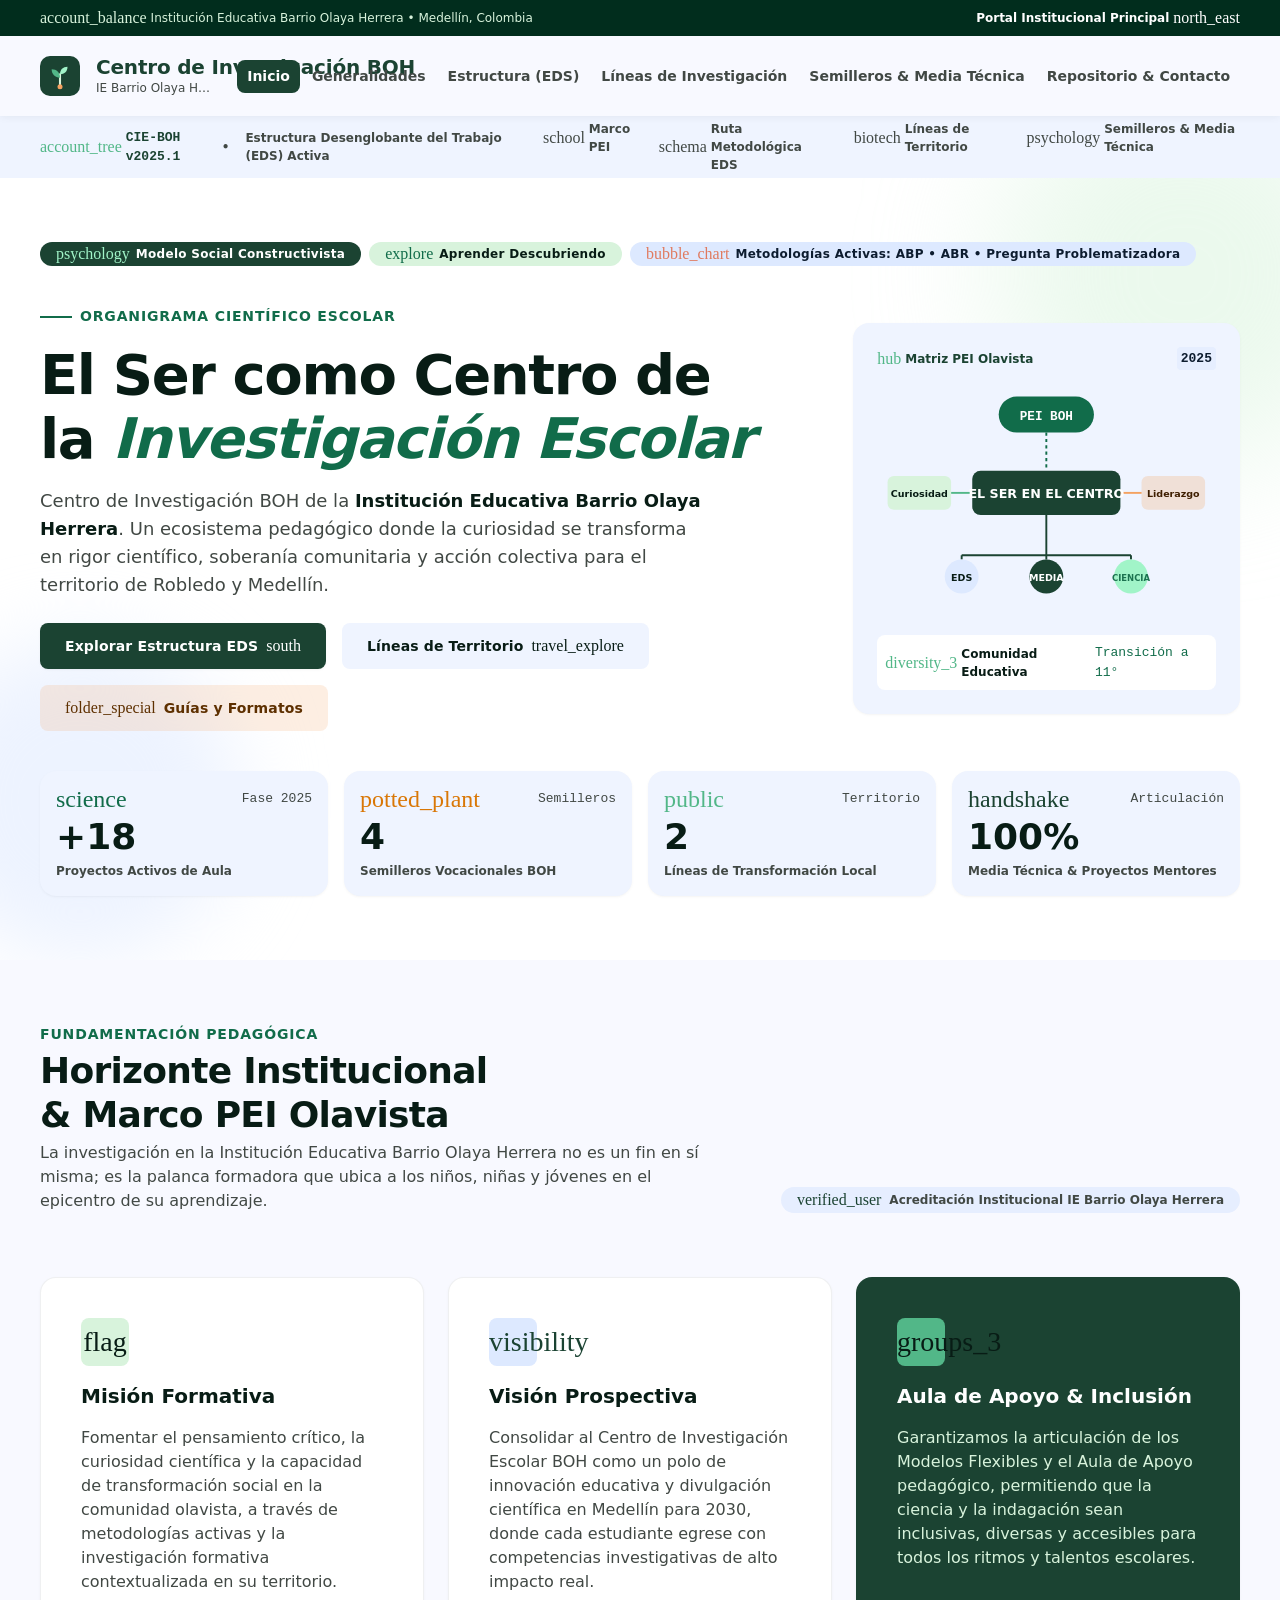
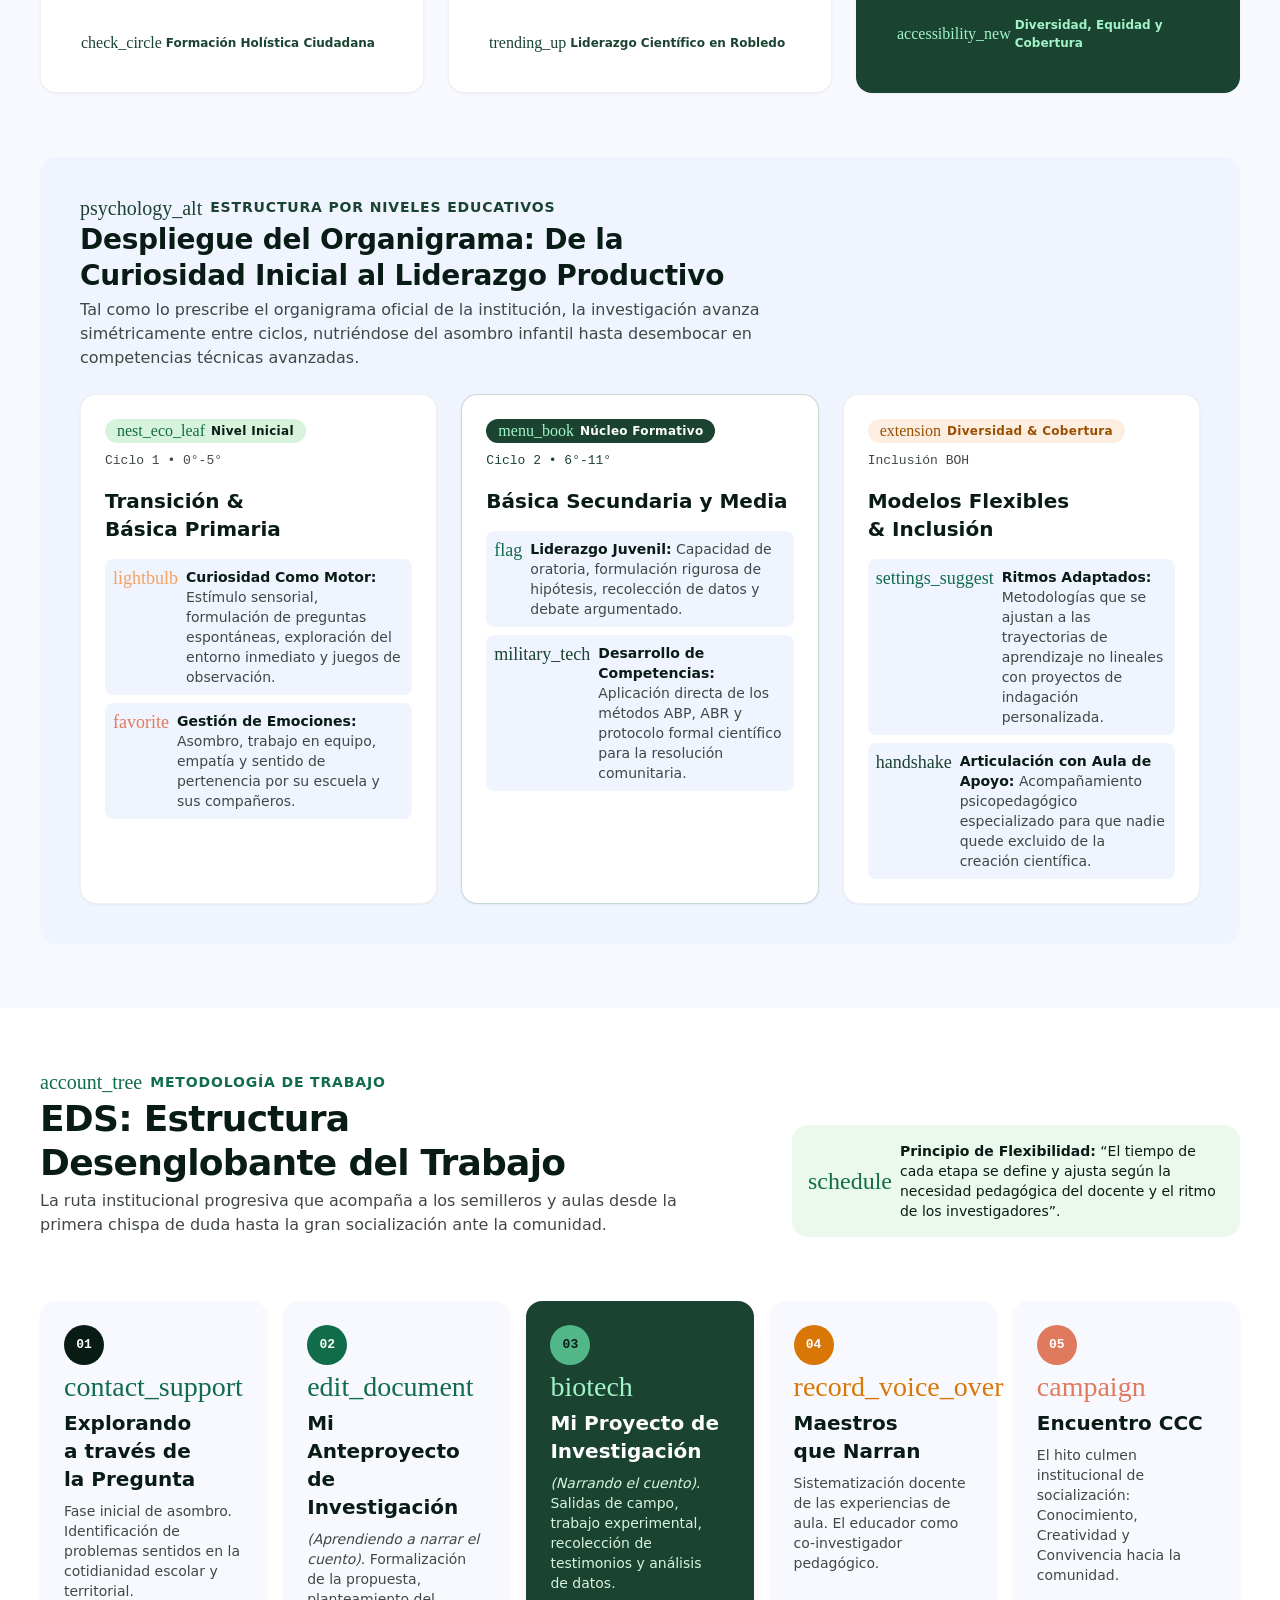
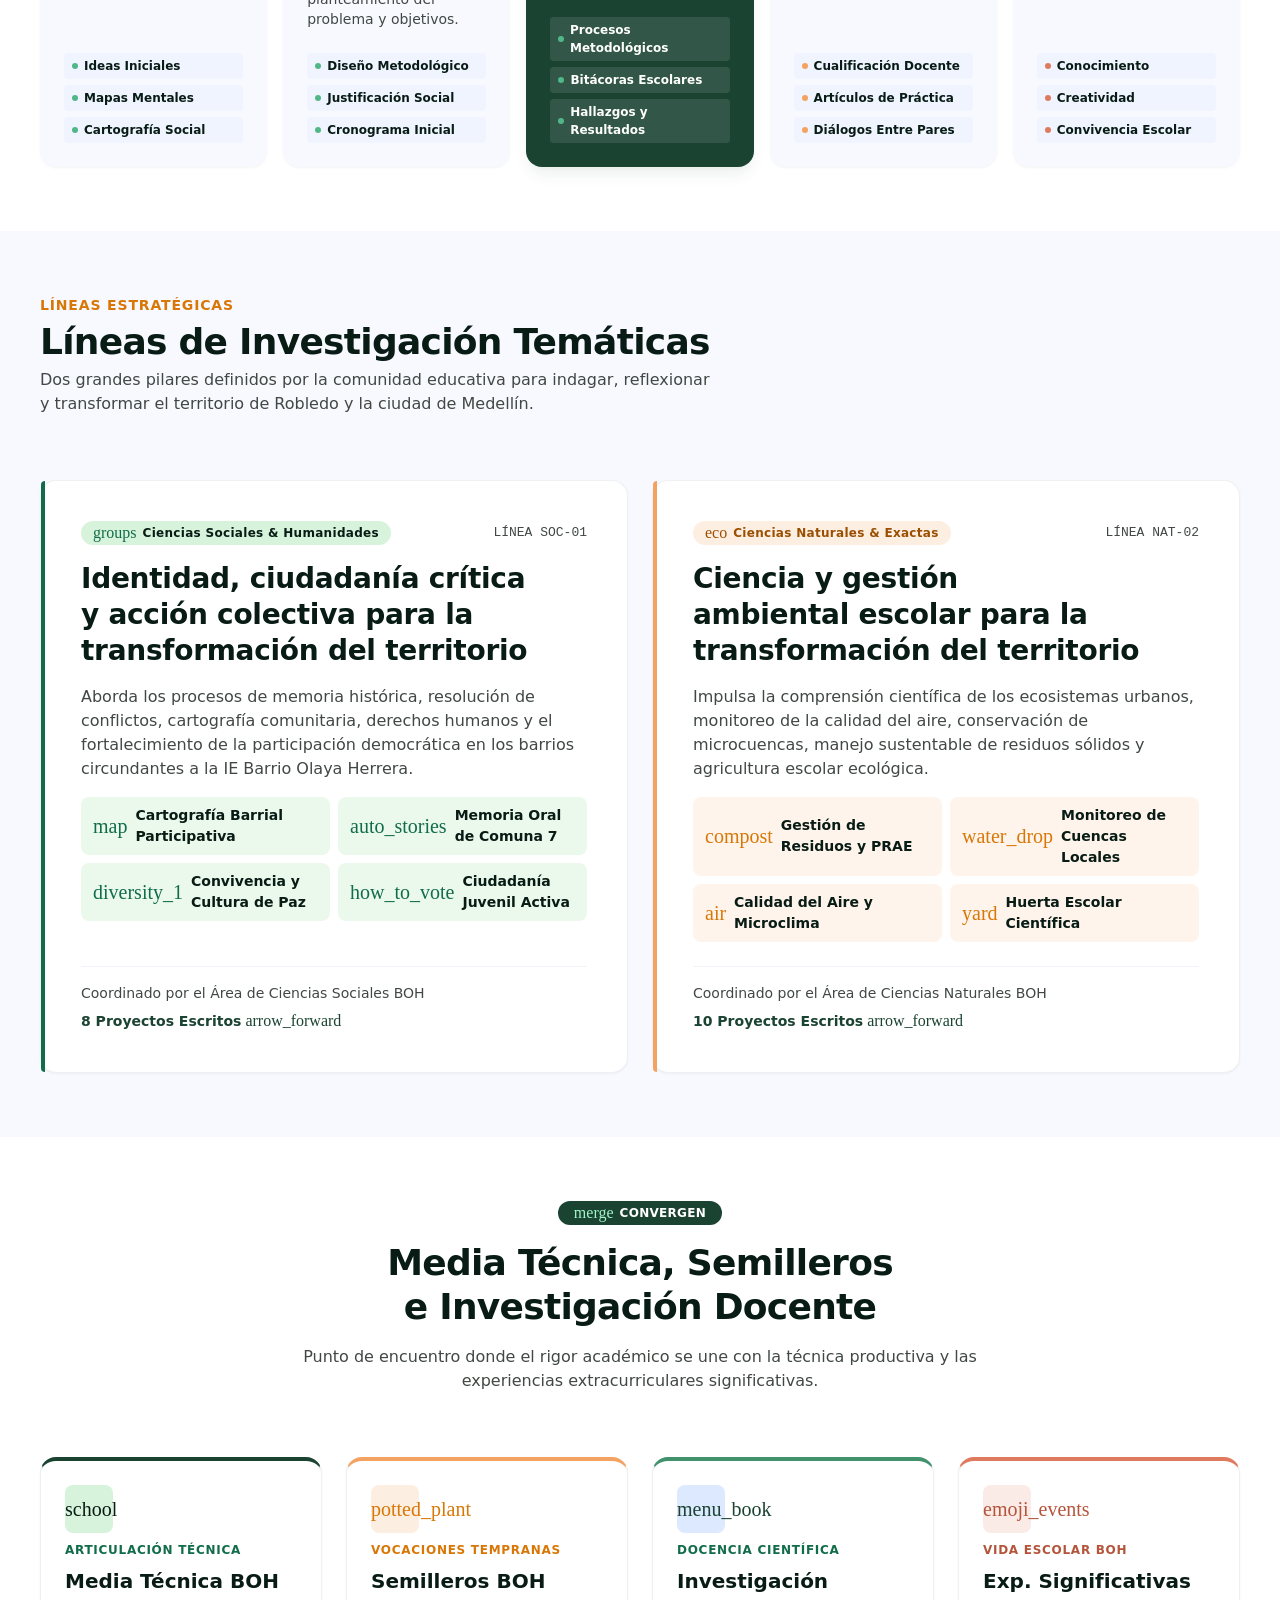
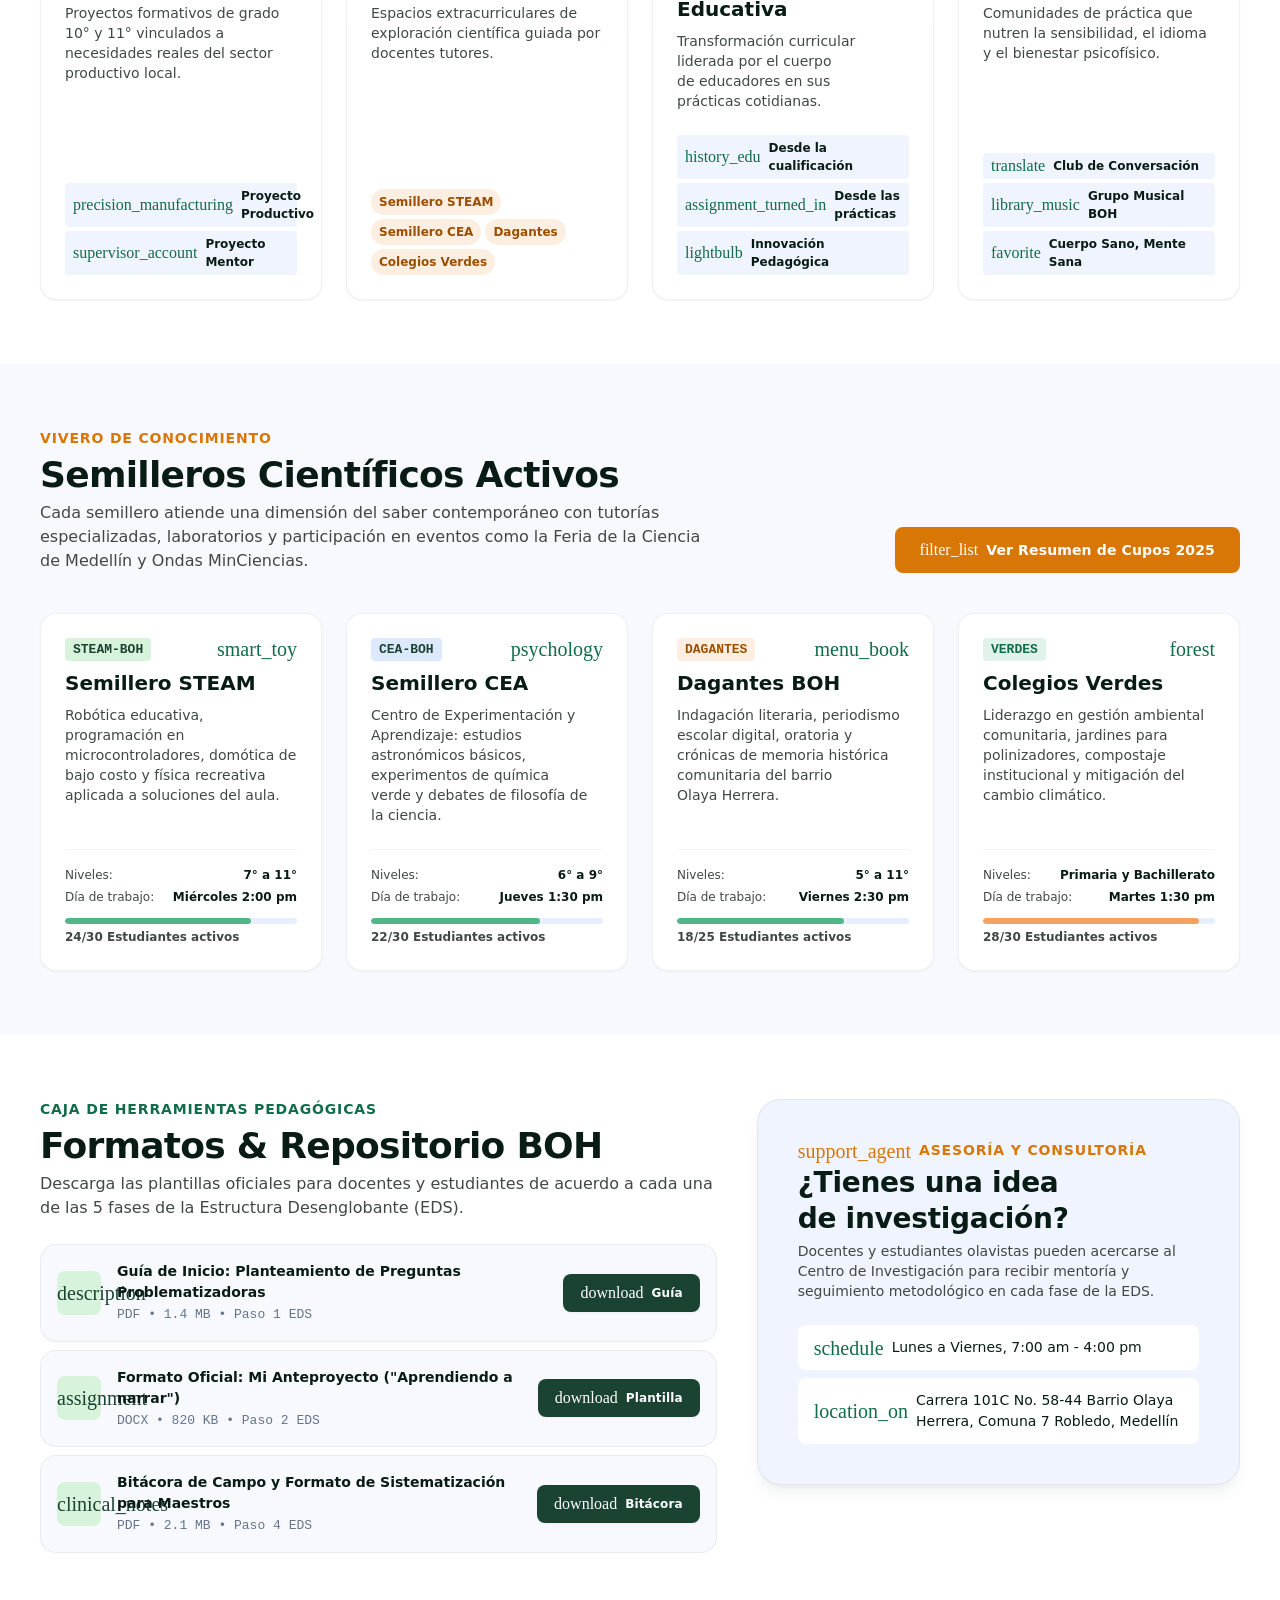
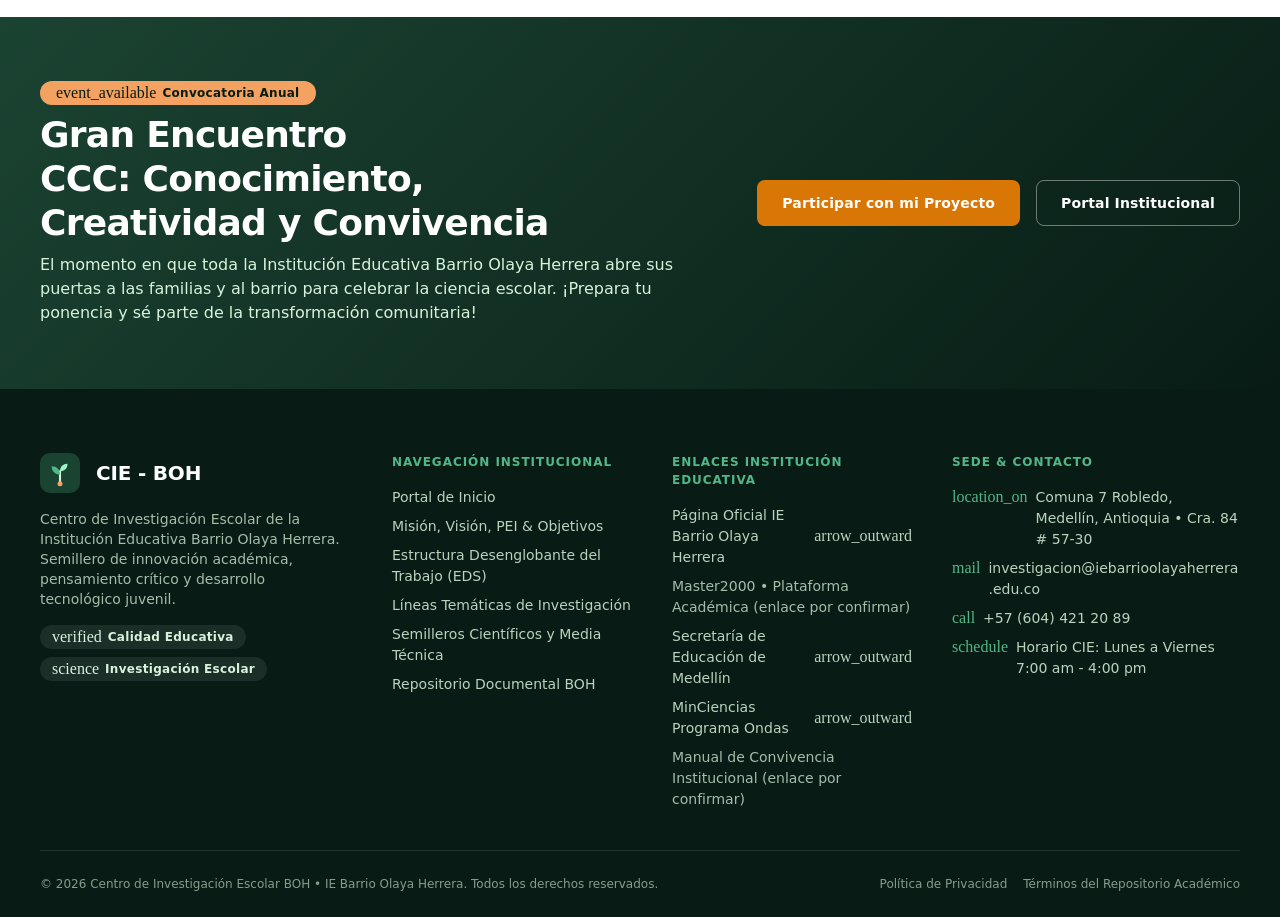
==== index.html @ a7a52191 "Add files via upload" ====
<!DOCTYPE html>
<html lang="es">
<head>
  <meta charset="utf-8">
  <meta name="viewport" content="width=device-width, initial-scale=1">
  <!--
    Seguridad: GitHub Pages no permite cabeceras HTTP propias, por eso la CSP va en <meta>.
    Todo bloqueado por defecto; solo se permite lo propio del sitio y Google Fonts.
    Trusted Types impide asignar HTML como texto en sumideros peligrosos (innerHTML, etc.).
  -->
  <meta http-equiv="Content-Security-Policy" content="default-src 'none'; script-src 'self'; style-src 'self' https://fonts.googleapis.com; font-src https://fonts.gstatic.com; img-src 'self'; manifest-src 'self'; connect-src 'none'; form-action 'none'; base-uri 'none'; object-src 'none'; require-trusted-types-for 'script'; trusted-types 'none'">
  <meta name="referrer" content="strict-origin-when-cross-origin">
  <title>Centro de Investigación Escolar BOH</title>
  <meta name="description" content="Centro de Investigación Escolar de la Institución Educativa Barrio Olaya Herrera (Medellín): estructura EDS, líneas de investigación, semilleros, media técnica y repositorio de formatos.">
  <meta name="theme-color" content="#1b4332">
  <link rel="icon" href="assets/img/favicon.svg" type="image/svg+xml">

  <link rel="preconnect" href="https://fonts.googleapis.com">
  <link rel="preconnect" href="https://fonts.gstatic.com" crossorigin>
  <!-- Solo los pesos tipográficos que usa el diseño -->
  <link rel="stylesheet" href="https://fonts.googleapis.com/css2?family=Hanken+Grotesk:ital,wght@0,600..800;1,800&family=JetBrains+Mono:wght@500..700&family=Public+Sans:wght@400..700&display=swap">
  <!-- Íconos: subconjunto con únicamente los 75 glifos usados (icon_names en orden alfabético) -->
  <link rel="stylesheet" href="https://fonts.googleapis.com/css2?family=Material+Symbols+Outlined:opsz,wght,FILL,GRAD@24,400,0,0&icon_names=accessibility_new,account_balance,account_tree,air,arrow_forward,arrow_outward,assignment,assignment_turned_in,auto_stories,biotech,bubble_chart,call,campaign,check_circle,clinical_notes,close,compost,contact_support,description,diversity_1,diversity_3,download,eco,edit_document,emoji_events,error,event_available,explore,extension,favorite,filter_list,flag,folder_special,forest,groups,groups_3,handshake,history_edu,how_to_vote,hub,info,library_music,lightbulb,location_on,mail,map,menu,menu_book,merge,military_tech,nest_eco_leaf,north_east,potted_plant,precision_manufacturing,psychology,psychology_alt,public,record_voice_over,schedule,schema,school,science,settings_suggest,smart_toy,south,supervisor_account,support_agent,translate,travel_explore,trending_up,verified,verified_user,visibility,water_drop,yard&display=block">

  <link rel="stylesheet" href="css/tokens.css">
  <link rel="stylesheet" href="css/base.css">
  <link rel="stylesheet" href="css/layout.css">
  <link rel="stylesheet" href="css/components.css">
  <link rel="stylesheet" href="css/sections.css">

  <!-- Precarga de módulos: evita la cascada de peticiones import → import -->
  <link rel="modulepreload" href="js/config/app.config.js">
  <link rel="modulepreload" href="js/data/documentos.data.js">
  <link rel="modulepreload" href="js/data/semilleros.data.js">
  <link rel="modulepreload" href="js/core/dom.js">
  <link rel="modulepreload" href="js/core/safe-url.js">
  <link rel="modulepreload" href="js/services/notifier.js">
  <link rel="modulepreload" href="js/components/navigation.js">
  <link rel="modulepreload" href="js/components/scroll-spy.js">
  <link rel="modulepreload" href="js/components/modal.js">
  <link rel="modulepreload" href="js/components/semilleros.js">
  <link rel="modulepreload" href="js/components/documents.js">
  <link rel="modulepreload" href="js/components/external-links.js">
  <script type="module" src="js/main.js"></script>
</head>
<body>
  <a class="skip-link" href="#contenido">Saltar al contenido principal</a>

  <!-- ===================== ENCABEZADO ===================== -->
  <header class="site-header" data-component="header">
    <div class="topbar">
      <div class="container topbar__inner">
        <span class="topbar__org">
          <span class="icon icon--sm" aria-hidden="true">account_balance</span>
          Institución Educativa Barrio Olaya Herrera • Medellín, Colombia
        </span>
        <a class="topbar__link" href="https://iebarrioolayaherrera.edu.co" target="_blank" rel="noopener noreferrer">
          Portal Institucional Principal
          <span class="icon icon--sm" aria-hidden="true">north_east</span>
          <span class="visually-hidden">(se abre en una pestaña nueva)</span>
        </a>
      </div>
    </div>

    <div class="container navbar">
      <a class="brand" href="#inicio" aria-label="Centro de Investigación BOH, ir al inicio">
        <img class="brand__logo" src="assets/img/logo.svg" alt="" width="40" height="40">
        <span class="brand__text">
          <span class="brand__name">Centro de Investigación BOH</span>
          <span class="brand__tagline">IE Barrio Olaya Herrera • Excelencia y Ciencia</span>
        </span>
      </a>

      <button class="nav-toggle" type="button" aria-expanded="false" aria-controls="menu-principal" data-nav-toggle>
        <span class="icon" aria-hidden="true" data-nav-toggle-icon>menu</span>
        <span class="visually-hidden" data-nav-toggle-label>Abrir menú</span>
      </button>

      <nav class="main-nav" id="menu-principal" aria-label="Navegación principal" data-nav>
        <ul class="main-nav__list">
          <li><a class="main-nav__link" href="#inicio" data-spy-link>Inicio</a></li>
          <li><a class="main-nav__link" href="#pei-fundamentos" data-spy-link>Generalidades</a></li>
          <li><a class="main-nav__link" href="#eds-flujo" data-spy-link>Estructura (EDS)</a></li>
          <li><a class="main-nav__link" href="#lineas-investigacion" data-spy-link>Líneas de Investigación</a></li>
          <li><a class="main-nav__link" href="#semilleros-media" data-spy-link>Semilleros &amp; Media Técnica</a></li>
          <li><a class="main-nav__link" href="#repositorio" data-spy-link>Repositorio &amp; Contacto</a></li>
        </ul>
      </nav>
    </div>
  </header>

  <main id="contenido" tabindex="-1">
    <!-- Barra de anclas rápida (escritorio) -->
    <div class="anchor-hub" aria-label="Accesos rápidos">
      <div class="container anchor-hub__inner">
        <p class="anchor-hub__status">
          <span class="mono anchor-hub__version">
            <span class="icon icon--sm" aria-hidden="true">account_tree</span> CIE-BOH v2025.1
          </span>
          <span aria-hidden="true">•</span>
          Estructura Desenglobante del Trabajo (EDS) Activa
        </p>
        <ul class="anchor-hub__links">
          <li><a href="#pei-fundamentos"><span class="icon icon--sm" aria-hidden="true">school</span>Marco PEI</a></li>
          <li><a href="#eds-flujo"><span class="icon icon--sm" aria-hidden="true">schema</span>Ruta Metodológica EDS</a></li>
          <li><a href="#lineas-investigacion"><span class="icon icon--sm" aria-hidden="true">biotech</span>Líneas de Territorio</a></li>
          <li><a href="#semilleros-media"><span class="icon icon--sm" aria-hidden="true">psychology</span>Semilleros &amp; Media Técnica</a></li>
        </ul>
      </div>
    </div>

    <!-- ===================== HERO ===================== -->
    <section class="hero section" id="inicio" aria-labelledby="hero-title" data-spy-section>
      <div class="hero__glow hero__glow--right" aria-hidden="true"></div>
      <div class="hero__glow hero__glow--left" aria-hidden="true"></div>

      <div class="container stack-xl">
        <ul class="badge-row" aria-label="Enfoque pedagógico">
          <li class="badge badge--solid"><span class="icon icon--sm" aria-hidden="true">psychology</span>Modelo Social Constructivista</li>
          <li class="badge badge--mint"><span class="icon icon--sm" aria-hidden="true">explore</span>Aprender Descubriendo</li>
          <li class="badge badge--neutral"><span class="icon icon--sm badge__icon--terracotta" aria-hidden="true">bubble_chart</span>Metodologías Activas: ABP • ABR • Pregunta Problematizadora</li>
        </ul>

        <div class="hero__grid">
          <div class="hero__copy">
            <p class="eyebrow eyebrow--rule">Organigrama Científico Escolar</p>
            <h1 class="display" id="hero-title">El Ser como Centro de la <em class="accent">Investigación Escolar</em></h1>
            <p class="lead">
              Centro de Investigación BOH de la <strong>Institución Educativa Barrio Olaya Herrera</strong>. Un ecosistema pedagógico donde la curiosidad se transforma en rigor científico, soberanía comunitaria y acción colectiva para el territorio de Robledo y Medellín.
            </p>
            <div class="button-row">
              <a class="btn btn--primary" href="#eds-flujo">Explorar Estructura EDS <span class="icon icon--sm btn__nudge" aria-hidden="true">south</span></a>
              <a class="btn btn--soft" href="#lineas-investigacion">Líneas de Territorio <span class="icon icon--sm" aria-hidden="true">travel_explore</span></a>
              <a class="btn btn--amber-soft" href="#repositorio"><span class="icon icon--sm" aria-hidden="true">folder_special</span> Guías y Formatos</a>
            </div>
          </div>

          <figure class="emblem">
            <figcaption class="emblem__head">
              <span class="emblem__title"><span class="icon icon--sm text-mint" aria-hidden="true">hub</span>Matriz PEI Olavista</span>
              <span class="tag-mono">2025</span>
            </figcaption>
            <svg class="emblem__diagram" viewBox="0 0 320 220" role="img" aria-labelledby="emblem-desc">
              <title id="emblem-desc">Diagrama del PEI: el Ser en el centro, conectado con la curiosidad, el liderazgo y las ramas EDS, Media Técnica y Ciencia.</title>
              <path class="dg-line dg-line--dashed" d="M160 44 L160 80" />
              <path class="dg-line dg-line--mint" d="M70 101 L90 101" />
              <path class="dg-line dg-line--amber" d="M230 101 L250 101" />
              <path class="dg-line" d="M160 122 L160 160 M80 160 L240 160 M80 160 L80 164 M160 160 L160 164 M240 160 L240 164" />
              <rect class="dg-fill-primary" x="90" y="80" width="140" height="42" rx="8" />
              <text class="dg-text dg-text--white dg-text--bold" x="160" y="106" text-anchor="middle">EL SER EN EL CENTRO</text>
              <rect class="dg-fill-secondary" x="115" y="10" width="90" height="34" rx="17" />
              <text class="dg-text dg-text--white dg-text--mono" x="160" y="32" text-anchor="middle">PEI BOH</text>
              <rect class="dg-fill-mint" x="10" y="85" width="60" height="32" rx="6" />
              <text class="dg-text dg-text--sm" x="40" y="105" text-anchor="middle">Curiosidad</text>
              <rect class="dg-fill-amber" x="250" y="85" width="60" height="32" rx="6" />
              <text class="dg-text dg-text--sm dg-text--brown" x="280" y="105" text-anchor="middle">Liderazgo</text>
              <circle class="dg-fill-high" cx="80" cy="180" r="16" />
              <text class="dg-text dg-text--sm" x="80" y="184" text-anchor="middle">EDS</text>
              <circle class="dg-fill-primary" cx="160" cy="180" r="16" />
              <text class="dg-text dg-text--sm dg-text--white" x="160" y="184" text-anchor="middle">MEDIA</text>
              <circle class="dg-fill-secondary-soft" cx="240" cy="180" r="16" />
              <text class="dg-text dg-text--xs dg-text--green" x="240" y="184" text-anchor="middle">CIENCIA</text>
            </svg>
            <div class="emblem__foot">
              <span><span class="icon icon--sm text-mint" aria-hidden="true">diversity_3</span>Comunidad Educativa</span>
              <span class="mono text-secondary">Transición a 11°</span>
            </div>
          </figure>
        </div>

        <ul class="metrics" aria-label="Indicadores de impacto">
          <li class="metric">
            <div class="metric__head text-secondary"><span class="icon icon--md" aria-hidden="true">science</span><span class="mono">Fase 2025</span></div>
            <span class="metric__value">+18</span>
            <span class="metric__label">Proyectos Activos de Aula</span>
          </li>
          <li class="metric">
            <div class="metric__head text-amber"><span class="icon icon--md" aria-hidden="true">potted_plant</span><span class="mono">Semilleros</span></div>
            <span class="metric__value" data-metric="semilleros">4</span>
            <span class="metric__label">Semilleros Vocacionales BOH</span>
          </li>
          <li class="metric">
            <div class="metric__head text-mint"><span class="icon icon--md" aria-hidden="true">public</span><span class="mono">Territorio</span></div>
            <span class="metric__value">2</span>
            <span class="metric__label">Líneas de Transformación Local</span>
          </li>
          <li class="metric">
            <div class="metric__head text-primary"><span class="icon icon--md" aria-hidden="true">handshake</span><span class="mono">Articulación</span></div>
            <span class="metric__value">100%</span>
            <span class="metric__label">Media Técnica &amp; Proyectos Mentores</span>
          </li>
        </ul>
      </div>
    </section>

    <!-- ===================== GENERALIDADES / PEI ===================== -->
    <section class="section section--surface" id="pei-fundamentos" aria-labelledby="pei-title" data-spy-section>
      <div class="container stack-2xl">
        <header class="section-head">
          <div class="section-head__copy">
            <p class="eyebrow">Fundamentación Pedagógica</p>
            <h2 class="headline-lg" id="pei-title">Horizonte Institucional &amp; Marco PEI Olavista</h2>
            <p class="text-muted">La investigación en la Institución Educativa Barrio Olaya Herrera no es un fin en sí misma; es la palanca formadora que ubica a los niños, niñas y jóvenes en el epicentro de su aprendizaje.</p>
          </div>
          <p class="pill-note"><span class="icon icon--sm text-primary" aria-hidden="true">verified_user</span>Acreditación Institucional IE Barrio Olaya Herrera</p>
        </header>

        <div class="grid grid--3">
          <article class="card card--padded card--split">
            <div class="stack-md">
              <span class="icon-tile icon-tile--mint"><span class="icon icon--lg" aria-hidden="true">flag</span></span>
              <h3 class="headline-sm">Misión Formativa</h3>
              <p class="text-muted">Fomentar el pensamiento crítico, la curiosidad científica y la capacidad de transformación social en la comunidad olavista, a través de metodologías activas y la investigación formativa contextualizada en su territorio.</p>
            </div>
            <p class="card__foot"><span class="icon icon--sm" aria-hidden="true">check_circle</span>Formación Holística Ciudadana</p>
          </article>

          <article class="card card--padded card--split">
            <div class="stack-md">
              <span class="icon-tile icon-tile--high"><span class="icon icon--lg" aria-hidden="true">visibility</span></span>
              <h3 class="headline-sm">Visión Prospectiva</h3>
              <p class="text-muted">Consolidar al Centro de Investigación Escolar BOH como un polo de innovación educativa y divulgación científica en Medellín para 2030, donde cada estudiante egrese con competencias investigativas de alto impacto real.</p>
            </div>
            <p class="card__foot"><span class="icon icon--sm" aria-hidden="true">trending_up</span>Liderazgo Científico en Robledo</p>
          </article>

          <article class="card card--padded card--split card--inverse">
            <div class="stack-md">
              <span class="icon-tile icon-tile--mint-bright"><span class="icon icon--lg" aria-hidden="true">groups_3</span></span>
              <h3 class="headline-sm">Aula de Apoyo &amp; Inclusión</h3>
              <p>Garantizamos la articulación de los Modelos Flexibles y el Aula de Apoyo pedagógico, permitiendo que la ciencia y la indagación sean inclusivas, diversas y accesibles para todos los ritmos y talentos escolares.</p>
            </div>
            <p class="card__foot"><span class="icon icon--sm" aria-hidden="true">accessibility_new</span>Diversidad, Equidad y Cobertura</p>
          </article>
        </div>

        <div class="panel stack-lg">
          <div class="stack-xs">
            <p class="eyebrow eyebrow--primary"><span class="icon" aria-hidden="true">psychology_alt</span>Estructura por Niveles Educativos</p>
            <h3 class="headline-md">Despliegue del Organigrama: De la Curiosidad Inicial al Liderazgo Productivo</h3>
            <p class="text-muted measure">Tal como lo prescribe el organigrama oficial de la institución, la investigación avanza simétricamente entre ciclos, nutriéndose del asombro infantil hasta desembocar en competencias técnicas avanzadas.</p>
          </div>

          <div class="grid grid--3">
            <article class="card card--padded-lg stack-md">
              <div class="card__meta">
                <span class="badge badge--mint badge--sm"><span class="icon icon--sm" aria-hidden="true">nest_eco_leaf</span>Nivel Inicial</span>
                <span class="mono text-muted">Ciclo 1 • 0°-5°</span>
              </div>
              <h4 class="headline-sm">Transición &amp; Básica Primaria</h4>
              <ul class="feature-list">
                <li><span class="icon text-warm-amber" aria-hidden="true">lightbulb</span><p><strong>Curiosidad Como Motor:</strong> Estímulo sensorial, formulación de preguntas espontáneas, exploración del entorno inmediato y juegos de observación.</p></li>
                <li><span class="icon text-terracotta" aria-hidden="true">favorite</span><p><strong>Gestión de Emociones:</strong> Asombro, trabajo en equipo, empatía y sentido de pertenencia por su escuela y sus compañeros.</p></li>
              </ul>
            </article>

            <article class="card card--padded-lg card--ring stack-md">
              <div class="card__meta">
                <span class="badge badge--solid badge--sm"><span class="icon icon--sm" aria-hidden="true">menu_book</span>Núcleo Formativo</span>
                <span class="mono text-primary">Ciclo 2 • 6°-11°</span>
              </div>
              <h4 class="headline-sm">Básica Secundaria y Media</h4>
              <ul class="feature-list">
                <li><span class="icon text-secondary" aria-hidden="true">flag</span><p><strong>Liderazgo Juvenil:</strong> Capacidad de oratoria, formulación rigurosa de hipótesis, recolección de datos y debate argumentado.</p></li>
                <li><span class="icon text-primary" aria-hidden="true">military_tech</span><p><strong>Desarrollo de Competencias:</strong> Aplicación directa de los métodos ABP, ABR y protocolo formal científico para la resolución comunitaria.</p></li>
              </ul>
            </article>

            <article class="card card--padded-lg stack-md">
              <div class="card__meta">
                <span class="badge badge--amber badge--sm"><span class="icon icon--sm" aria-hidden="true">extension</span>Diversidad &amp; Cobertura</span>
                <span class="mono text-muted">Inclusión BOH</span>
              </div>
              <h4 class="headline-sm">Modelos Flexibles &amp; Inclusión</h4>
              <ul class="feature-list">
                <li><span class="icon text-secondary" aria-hidden="true">settings_suggest</span><p><strong>Ritmos Adaptados:</strong> Metodologías que se ajustan a las trayectorias de aprendizaje no lineales con proyectos de indagación personalizada.</p></li>
                <li><span class="icon text-primary" aria-hidden="true">handshake</span><p><strong>Articulación con Aula de Apoyo:</strong> Acompañamiento psicopedagógico especializado para que nadie quede excluido de la creación científica.</p></li>
              </ul>
            </article>
          </div>
        </div>
      </div>
    </section>

    <!-- ===================== EDS ===================== -->
    <section class="section section--white" id="eds-flujo" aria-labelledby="eds-title" data-spy-section>
      <div class="container stack-2xl">
        <header class="section-head">
          <div class="section-head__copy">
            <p class="eyebrow"><span class="icon" aria-hidden="true">account_tree</span>Metodología de Trabajo</p>
            <h2 class="headline-lg" id="eds-title">EDS: Estructura Desenglobante del Trabajo</h2>
            <p class="text-muted">La ruta institucional progresiva que acompaña a los semilleros y aulas desde la primera chispa de duda hasta la gran socialización ante la comunidad.</p>
          </div>
          <aside class="callout">
            <span class="icon icon--md text-secondary" aria-hidden="true">schedule</span>
            <p><strong>Principio de Flexibilidad:</strong> “El tiempo de cada etapa se define y ajusta según la necesidad pedagógica del docente y el ritmo de los investigadores”.</p>
          </aside>
        </header>

        <ol class="steps" aria-label="Fases de la EDS">
          <li class="step">
            <div class="stack-sm">
              <span class="step__num step__num--deep mono">01</span>
              <span class="icon icon--lg text-secondary" aria-hidden="true">contact_support</span>
              <h3 class="headline-sm step__title">Explorando a través de la Pregunta</h3>
              <p class="text-muted text-sm">Fase inicial de asombro. Identificación de problemas sentidos en la cotidianidad escolar y territorial.</p>
            </div>
            <ul class="dot-list">
              <li>Ideas Iniciales</li><li>Mapas Mentales</li><li>Cartografía Social</li>
            </ul>
          </li>
          <li class="step">
            <div class="stack-sm">
              <span class="step__num step__num--secondary mono">02</span>
              <span class="icon icon--lg text-secondary" aria-hidden="true">edit_document</span>
              <h3 class="headline-sm step__title">Mi Anteproyecto de Investigación</h3>
              <p class="text-muted text-sm"><em>(Aprendiendo a narrar el cuento)</em>. Formalización de la propuesta, planteamiento del problema y objetivos.</p>
            </div>
            <ul class="dot-list">
              <li>Diseño Metodológico</li><li>Justificación Social</li><li>Cronograma Inicial</li>
            </ul>
          </li>
          <li class="step step--featured">
            <div class="stack-sm">
              <span class="step__num step__num--mint mono">03</span>
              <span class="icon icon--lg" aria-hidden="true">biotech</span>
              <h3 class="headline-sm step__title">Mi Proyecto de Investigación</h3>
              <p class="text-sm"><em>(Narrando el cuento)</em>. Salidas de campo, trabajo experimental, recolección de testimonios y análisis de datos.</p>
            </div>
            <ul class="dot-list">
              <li>Procesos Metodológicos</li><li>Bitácoras Escolares</li><li>Hallazgos y Resultados</li>
            </ul>
          </li>
          <li class="step">
            <div class="stack-sm">
              <span class="step__num step__num--amber mono">04</span>
              <span class="icon icon--lg text-amber" aria-hidden="true">record_voice_over</span>
              <h3 class="headline-sm step__title">Maestros que Narran</h3>
              <p class="text-muted text-sm">Sistematización docente de las experiencias de aula. El educador como co-investigador pedagógico.</p>
            </div>
            <ul class="dot-list dot-list--amber">
              <li>Cualificación Docente</li><li>Artículos de Práctica</li><li>Diálogos Entre Pares</li>
            </ul>
          </li>
          <li class="step">
            <div class="stack-sm">
              <span class="step__num step__num--terracotta mono">05</span>
              <span class="icon icon--lg text-terracotta" aria-hidden="true">campaign</span>
              <h3 class="headline-sm step__title">Encuentro CCC</h3>
              <p class="text-muted text-sm">El hito culmen institucional de socialización: Conocimiento, Creatividad y Convivencia hacia la comunidad.</p>
            </div>
            <ul class="dot-list dot-list--terracotta">
              <li>Conocimiento</li><li>Creatividad</li><li>Convivencia Escolar</li>
            </ul>
          </li>
        </ol>
      </div>
    </section>

    <!-- ===================== LÍNEAS DE INVESTIGACIÓN ===================== -->
    <section class="section section--surface" id="lineas-investigacion" aria-labelledby="lineas-title" data-spy-section>
      <div class="container stack-2xl">
        <header class="section-head section-head--narrow">
          <div class="section-head__copy">
            <p class="eyebrow eyebrow--amber">Líneas Estratégicas</p>
            <h2 class="headline-lg" id="lineas-title">Líneas de Investigación Temáticas</h2>
            <p class="text-muted">Dos grandes pilares definidos por la comunidad educativa para indagar, reflexionar y transformar el territorio de Robledo y la ciudad de Medellín.</p>
          </div>
        </header>

        <div class="grid grid--2">
          <article class="card card--padded card--line card--line-social">
            <div class="stack-md">
              <div class="card__meta">
                <span class="badge badge--mint badge--sm"><span class="icon icon--sm" aria-hidden="true">groups</span>Ciencias Sociales &amp; Humanidades</span>
                <span class="mono text-muted">LÍNEA SOC-01</span>
              </div>
              <h3 class="headline-md">Identidad, ciudadanía crítica y acción colectiva para la transformación del territorio</h3>
              <p class="text-muted">Aborda los procesos de memoria histórica, resolución de conflictos, cartografía comunitaria, derechos humanos y el fortalecimiento de la participación democrática en los barrios circundantes a la IE Barrio Olaya Herrera.</p>
              <ul class="focus-grid">
                <li><span class="icon text-secondary" aria-hidden="true">map</span>Cartografía Barrial Participativa</li>
                <li><span class="icon text-secondary" aria-hidden="true">auto_stories</span>Memoria Oral de Comuna 7</li>
                <li><span class="icon text-secondary" aria-hidden="true">diversity_1</span>Convivencia y Cultura de Paz</li>
                <li><span class="icon text-secondary" aria-hidden="true">how_to_vote</span>Ciudadanía Juvenil Activa</li>
              </ul>
            </div>
            <footer class="card__footer">
              <span class="text-muted text-sm">Coordinado por el Área de Ciencias Sociales BOH</span>
              <span class="card__count">8 Proyectos Escritos <span class="icon icon--sm" aria-hidden="true">arrow_forward</span></span>
            </footer>
          </article>

          <article class="card card--padded card--line card--line-natural">
            <div class="stack-md">
              <div class="card__meta">
                <span class="badge badge--amber badge--sm"><span class="icon icon--sm" aria-hidden="true">eco</span>Ciencias Naturales &amp; Exactas</span>
                <span class="mono text-muted">LÍNEA NAT-02</span>
              </div>
              <h3 class="headline-md">Ciencia y gestión ambiental escolar para la transformación del territorio</h3>
              <p class="text-muted">Impulsa la comprensión científica de los ecosistemas urbanos, monitoreo de la calidad del aire, conservación de microcuencas, manejo sustentable de residuos sólidos y agricultura escolar ecológica.</p>
              <ul class="focus-grid focus-grid--amber">
                <li><span class="icon text-amber" aria-hidden="true">compost</span>Gestión de Residuos y PRAE</li>
                <li><span class="icon text-amber" aria-hidden="true">water_drop</span>Monitoreo de Cuencas Locales</li>
                <li><span class="icon text-amber" aria-hidden="true">air</span>Calidad del Aire y Microclima</li>
                <li><span class="icon text-amber" aria-hidden="true">yard</span>Huerta Escolar Científica</li>
              </ul>
            </div>
            <footer class="card__footer">
              <span class="text-muted text-sm">Coordinado por el Área de Ciencias Naturales BOH</span>
              <span class="card__count">10 Proyectos Escritos <span class="icon icon--sm" aria-hidden="true">arrow_forward</span></span>
            </footer>
          </article>
        </div>
      </div>
    </section>

    <!-- ===================== CONVERGENCIA: MEDIA TÉCNICA / SEMILLEROS ===================== -->
    <section class="section section--white" id="semilleros-media" aria-labelledby="convergen-title" data-spy-section>
      <div class="container stack-2xl">
        <header class="section-head section-head--center">
          <p class="badge badge--solid"><span class="icon icon--sm" aria-hidden="true">merge</span>CONVERGEN</p>
          <h2 class="headline-lg" id="convergen-title">Media Técnica, Semilleros e Investigación Docente</h2>
          <p class="text-muted">Punto de encuentro donde el rigor académico se une con la técnica productiva y las experiencias extracurriculares significativas.</p>
        </header>

        <div class="grid grid--4">
          <article class="card card--padded-lg card--split card--top-primary">
            <div class="stack-sm">
              <span class="icon-tile icon-tile--mint"><span class="icon" aria-hidden="true">school</span></span>
              <p class="kicker">Articulación Técnica</p>
              <h3 class="headline-sm">Media Técnica BOH</h3>
              <p class="text-muted text-sm">Proyectos formativos de grado 10° y 11° vinculados a necesidades reales del sector productivo local.</p>
            </div>
            <ul class="mini-list">
              <li><span class="icon icon--sm" aria-hidden="true">precision_manufacturing</span>Proyecto Productivo</li>
              <li><span class="icon icon--sm" aria-hidden="true">supervisor_account</span>Proyecto Mentor</li>
            </ul>
          </article>

          <article class="card card--padded-lg card--split card--top-amber">
            <div class="stack-sm">
              <span class="icon-tile icon-tile--amber"><span class="icon" aria-hidden="true">potted_plant</span></span>
              <p class="kicker kicker--amber">Vocaciones Tempranas</p>
              <h3 class="headline-sm">Semilleros BOH</h3>
              <p class="text-muted text-sm">Espacios extracurriculares de exploración científica guiada por docentes tutores.</p>
            </div>
            <ul class="tag-cloud">
              <li>Semillero STEAM</li><li>Semillero CEA</li><li>Dagantes</li><li>Colegios Verdes</li>
            </ul>
          </article>

          <article class="card card--padded-lg card--split card--top-secondary">
            <div class="stack-sm">
              <span class="icon-tile icon-tile--high"><span class="icon" aria-hidden="true">menu_book</span></span>
              <p class="kicker">Docencia Científica</p>
              <h3 class="headline-sm">Investigación Educativa</h3>
              <p class="text-muted text-sm">Transformación curricular liderada por el cuerpo de educadores en sus prácticas cotidianas.</p>
            </div>
            <ul class="mini-list">
              <li><span class="icon icon--sm" aria-hidden="true">history_edu</span>Desde la cualificación</li>
              <li><span class="icon icon--sm" aria-hidden="true">assignment_turned_in</span>Desde las prácticas</li>
              <li><span class="icon icon--sm" aria-hidden="true">lightbulb</span>Innovación Pedagógica</li>
            </ul>
          </article>

          <article class="card card--padded-lg card--split card--top-terracotta">
            <div class="stack-sm">
              <span class="icon-tile icon-tile--terracotta"><span class="icon" aria-hidden="true">emoji_events</span></span>
              <p class="kicker kicker--terracotta">Vida Escolar BOH</p>
              <h3 class="headline-sm">Exp. Significativas</h3>
              <p class="text-muted text-sm">Comunidades de práctica que nutren la sensibilidad, el idioma y el bienestar psicofísico.</p>
            </div>
            <ul class="mini-list">
              <li><span class="icon icon--sm" aria-hidden="true">translate</span>Club de Conversación</li>
              <li><span class="icon icon--sm" aria-hidden="true">library_music</span>Grupo Musical BOH</li>
              <li><span class="icon icon--sm" aria-hidden="true">favorite</span>Cuerpo Sano, Mente Sana</li>
            </ul>
          </article>
        </div>
      </div>
    </section>

    <!-- ===================== SEMILLEROS ACTIVOS (renderizado desde datos) ===================== -->
    <section class="section section--surface" id="semilleros" aria-labelledby="semilleros-title">
      <div class="container stack-xl">
        <header class="section-head">
          <div class="section-head__copy">
            <p class="eyebrow eyebrow--amber">Vivero de Conocimiento</p>
            <h2 class="headline-lg" id="semilleros-title">Semilleros Científicos Activos</h2>
            <p class="text-muted">Cada semillero atiende una dimensión del saber contemporáneo con tutorías especializadas, laboratorios y participación en eventos como la Feria de la Ciencia de Medellín y Ondas MinCiencias.</p>
          </div>
          <button class="btn btn--amber" type="button" data-open-cupos aria-haspopup="dialog">
            <span class="icon icon--sm" aria-hidden="true">filter_list</span> Ver Resumen de Cupos 2025
          </button>
        </header>

        <ul class="grid grid--4" data-semilleros-list aria-live="polite">
          <!-- Las tarjetas se generan desde js/data/semilleros.data.js -->
        </ul>
        <noscript><p class="text-muted">Activa JavaScript para ver el detalle de los semilleros.</p></noscript>
      </div>
    </section>

    <!-- ===================== REPOSITORIO + FORMULARIO ===================== -->
    <section class="section section--white" id="repositorio" aria-labelledby="repo-title" data-spy-section>
      <div class="container repo-grid">
        <div class="stack-lg">
          <header class="stack-xs">
            <p class="eyebrow">Caja de Herramientas Pedagógicas</p>
            <h2 class="headline-lg" id="repo-title">Formatos &amp; Repositorio BOH</h2>
            <p class="text-muted">Descarga las plantillas oficiales para docentes y estudiantes de acuerdo a cada una de las 5 fases de la Estructura Desenglobante (EDS).</p>
          </header>
          <ul class="doc-list" data-documents-list>
            <!-- Los documentos se generan desde js/data/documentos.data.js -->
          </ul>
        </div>

        <aside class="info-card" id="contacto" aria-labelledby="contacto-title">
          <header class="stack-xs">
            <p class="eyebrow eyebrow--amber"><span class="icon" aria-hidden="true">support_agent</span>Asesoría y Consultoría</p>
            <h3 class="headline-md" id="contacto-title">¿Tienes una idea de investigación?</h3>
            <p class="text-muted text-sm">Docentes y estudiantes olavistas pueden acercarse al Centro de Investigación para recibir mentoría y seguimiento metodológico en cada fase de la EDS.</p>
          </header>
          <ul class="info-list">
            <!-- <li><span class="icon text-secondary" aria-hidden="true">mail</span><a href="mailto:investigacion@iebarrioolayaherrera.edu.co">investigacion@iebarrioolayaherrera.edu.co</a></li> -->
            <!-- <li><span class="icon text-secondary" aria-hidden="true">call</span><a href="tel:+576044212089">+57 (604) 421 20 89</a></li> -->
            <li><span class="icon text-secondary" aria-hidden="true">schedule</span>Lunes a Viernes, 7:00 am - 4:00 pm</li>
            <li><span class="icon text-secondary" aria-hidden="true">location_on</span>Carrera 101C No. 58-44 Barrio Olaya Herrera, Comuna 7 Robledo, Medellín</li>
          </ul>
        </aside>
      </div>
    </section>

    <!-- ===================== CTA ENCUENTRO CCC ===================== -->
    <section class="cta-band" aria-labelledby="ccc-title">
      <div class="container cta-band__inner">
        <div class="stack-sm cta-band__copy">
          <p class="badge badge--amber-solid"><span class="icon icon--sm" aria-hidden="true">event_available</span>Convocatoria Anual</p>
          <h2 class="headline-lg" id="ccc-title">Gran Encuentro CCC: Conocimiento, Creatividad y Convivencia</h2>
          <p>El momento en que toda la Institución Educativa Barrio Olaya Herrera abre sus puertas a las familias y al barrio para celebrar la ciencia escolar. ¡Prepara tu ponencia y sé parte de la transformación comunitaria!</p>
        </div>
        <div class="cta-band__actions">
          <a class="btn btn--amber" href="#contacto">Participar con mi Proyecto</a>
          <a class="btn btn--ghost-light" href="https://iebarrioolayaherrera.edu.co" target="_blank" rel="noopener noreferrer">Portal Institucional<span class="visually-hidden"> (se abre en una pestaña nueva)</span></a>
        </div>
      </div>
    </section>
  </main>

  <!-- ===================== PIE DE PÁGINA ===================== -->
  <footer class="site-footer">
    <div class="container">
      <div class="footer-grid">
        <div class="stack-md">
          <div class="brand brand--footer">
            <img class="brand__logo" src="assets/img/logo.svg" alt="" width="40" height="40">
            <span class="brand__name">CIE - BOH</span>
          </div>
          <p class="text-sm footer-muted">Centro de Investigación Escolar de la Institución Educativa Barrio Olaya Herrera. Semillero de innovación académica, pensamiento crítico y desarrollo tecnológico juvenil.</p>
          <ul class="badge-row">
            <li class="badge badge--on-dark badge--sm"><span class="icon icon--sm" aria-hidden="true">verified</span>Calidad Educativa</li>
            <li class="badge badge--on-dark badge--sm"><span class="icon icon--sm" aria-hidden="true">science</span>Investigación Escolar</li>
          </ul>
        </div>

        <nav aria-labelledby="footer-nav-title">
          <h2 class="footer-title" id="footer-nav-title">Navegación Institucional</h2>
          <ul class="footer-links">
            <li><a href="#inicio">Portal de Inicio</a></li>
            <li><a href="#pei-fundamentos">Misión, Visión, PEI &amp; Objetivos</a></li>
            <li><a href="#eds-flujo">Estructura Desenglobante del Trabajo (EDS)</a></li>
            <li><a href="#lineas-investigacion">Líneas Temáticas de Investigación</a></li>
            <li><a href="#semilleros-media">Semilleros Científicos y Media Técnica</a></li>
            <li><a href="#repositorio">Repositorio Documental BOH</a></li>
          </ul>
        </nav>

        <nav aria-labelledby="footer-ext-title">
          <h2 class="footer-title" id="footer-ext-title">Enlaces Institución Educativa</h2>
          <ul class="footer-links" data-external-links>
            <!-- Generados desde js/config/app.config.js (lista blanca de dominios) -->
          </ul>
        </nav>

        <div>
          <h2 class="footer-title">Sede &amp; Contacto</h2>
          <address class="contact-list">
            <p><span class="icon icon--sm" aria-hidden="true">location_on</span>Comuna 7 Robledo, Medellín, Antioquia • Cra. 84 # 57-30</p>
            <p><span class="icon icon--sm" aria-hidden="true">mail</span><a href="mailto:investigacion@iebarrioolayaherrera.edu.co">investigacion@iebarrioolayaherrera.edu.co</a></p>
            <p><span class="icon icon--sm" aria-hidden="true">call</span><a href="tel:+576044212089">+57 (604) 421 20 89</a></p>
            <p><span class="icon icon--sm" aria-hidden="true">schedule</span>Horario CIE: Lunes a Viernes 7:00 am - 4:00 pm</p>
          </address>
        </div>
      </div>

      <div class="footer-bottom">
        <p>© <span data-current-year>2025</span> Centro de Investigación Escolar BOH • IE Barrio Olaya Herrera. Todos los derechos reservados.</p>
        <ul class="footer-legal">
          <li><a href="#privacidad" data-open-privacy aria-haspopup="dialog">Política de Privacidad</a></li>
          <li><a href="#repositorio">Términos del Repositorio Académico</a></li>
        </ul>
      </div>
    </div>
  </footer>

  <!-- Contenedor de diálogos y notificaciones -->
  <dialog class="modal" data-modal aria-labelledby="modal-title">
    <div class="modal__header">
      <h2 class="headline-sm" id="modal-title" data-modal-title></h2>
      <button class="icon-btn" type="button" data-modal-close aria-label="Cerrar">
        <span class="icon" aria-hidden="true">close</span>
      </button>
    </div>
    <div class="modal__body" data-modal-body></div>
  </dialog>

  <div class="toast-region" data-toast-region role="region" aria-live="polite" aria-label="Notificaciones"></div>
</body>
</html>
---- css/tokens.css ----
/* ==========================================================================
   Design tokens — "Academic Forest Research System" (DESIGN.md)
   Única fuente de verdad para color, tipografía, espaciado, radios y sombras.
   ========================================================================== */
:root {
  /* Color: marca */
  --color-primary: #1b4332;
  --color-primary-strong: #012d1d;
  --color-forest-deep: #081c15;
  --color-secondary: #116c4a;
  --color-scholar: #40916c;
  --color-emerald: #2d6a4f;
  --color-mint-bright: #52b788;
  --color-mint-subtle: #d8f3dc;
  --color-secondary-fixed: #a1f4c8;
  --color-amber: #d97706;
  --color-warm-amber: #f4a261;
  --color-amber-soft: rgba(244, 162, 97, 0.18);
  --color-terracotta: #e07a5f;
  --color-tertiary-container: #5e3000;

  /* Color: superficies y texto */
  --color-bg: #f8fafc;
  --color-surface: #f8f9ff;
  --color-surface-lowest: #ffffff;
  --color-surface-low: #eff4ff;
  --color-surface-container: #e6eeff;
  --color-surface-high: #dde9ff;
  --color-text: #0d1c2f;
  --color-text-muted: #414844;
  --color-text-subtle: #64748b;
  --color-on-primary: #ffffff;
  --color-border: rgba(51, 65, 85, 0.08);
  --color-border-strong: #cbd5e1;
  --color-divider: #f1f5f9;
  --color-error: #ba1a1a;
  --color-error-soft: #ffdad6;
  --color-archived: #e2e8f0;

  /* Tipografía */
  --font-display: "Hanken Grotesk", system-ui, sans-serif;
  --font-body: "Public Sans", system-ui, sans-serif;
  --font-mono: "JetBrains Mono", ui-monospace, monospace;

  --fs-display: 3.5rem;
  --lh-display: 4rem;
  --fs-headline-lg: 2.25rem;
  --lh-headline-lg: 2.75rem;
  --fs-headline-md: 1.75rem;
  --lh-headline-md: 2.25rem;
  --fs-headline-sm: 1.25rem;
  --lh-headline-sm: 1.75rem;
  --fs-body-lg: 1.125rem;
  --fs-body-md: 1rem;
  --fs-body-sm: 0.875rem;
  --fs-label-md: 0.875rem;
  --fs-label-sm: 0.75rem;
  --fs-code: 0.8125rem;

  /* Espaciado (ritmo 8pt) */
  --space-xs: 0.25rem;
  --space-sm: 0.5rem;
  --space-md: 1rem;
  --space-lg: 1.5rem;
  --space-xl: 2.5rem;
  --space-2xl: 4rem;
  --gutter: 1.5rem;
  --page-margin: 2.5rem;
  --container-max: 80rem;

  /* Radios */
  --radius-sm: 0.25rem;
  --radius: 0.5rem;
  --radius-md: 0.75rem;
  --radius-lg: 1rem;
  --radius-xl: 1.5rem;
  --radius-full: 9999px;

  /* Elevación */
  --shadow-1: 0 1px 3px 0 rgba(8, 28, 21, 0.04), 0 1px 2px -1px rgba(8, 28, 21, 0.03);
  --shadow-2: 0 10px 15px -3px rgba(27, 67, 50, 0.08), 0 4px 6px -4px rgba(27, 67, 50, 0.04);
  --shadow-3: 0 20px 25px -5px rgba(8, 28, 21, 0.12), 0 8px 10px -6px rgba(8, 28, 21, 0.08);
  --focus-ring: 0 0 0 4px rgba(64, 145, 108, 0.15);

  /* Movimiento */
  --ease: cubic-bezier(0.2, 0, 0, 1);
  --dur: 200ms;

  /* Layout */
  --header-height: 7.25rem;
}

@media (max-width: 1023px) {
  :root {
    --page-margin: 2rem;
    --gutter: 1.25rem;
  }
}

@media (max-width: 767px) {
  :root {
    --fs-display: 2.25rem;
    --lh-display: 2.75rem;
    --fs-headline-lg: 1.75rem;
    --lh-headline-lg: 2.25rem;
    --fs-headline-md: 1.5rem;
    --lh-headline-md: 2rem;
    --page-margin: 1rem;
    --gutter: 1rem;
    --header-height: 6.25rem;
  }
}
---- css/base.css ----
/* ==========================================================================
   Base: reset, tipografía global y accesibilidad
   ========================================================================== */
*,
*::before,
*::after {
  box-sizing: border-box;
}

html {
  scroll-padding-top: calc(var(--header-height) + var(--space-md));
  -webkit-text-size-adjust: 100%;
}

@media (prefers-reduced-motion: no-preference) {
  html {
    scroll-behavior: smooth;
  }
}

body {
  margin: 0;
  background: var(--color-surface);
  color: var(--color-text);
  font-family: var(--font-body);
  font-size: var(--fs-body-md);
  line-height: 1.5;
  -webkit-font-smoothing: antialiased;
  overflow-x: hidden;
}

body.is-locked {
  overflow: hidden;
}

h1,
h2,
h3,
h4 {
  margin: 0;
  font-family: var(--font-display);
  color: var(--color-forest-deep);
  text-wrap: balance;
}

p {
  margin: 0;
  text-wrap: pretty;
}

ul {
  margin: 0;
  padding: 0;
  list-style: none;
}

img,
svg {
  display: block;
  max-width: 100%;
}

a {
  color: inherit;
  text-decoration: none;
}

button,
input,
select,
textarea {
  font: inherit;
  color: inherit;
}

button {
  cursor: pointer;
}

:focus-visible {
  outline: 2px solid var(--color-scholar);
  outline-offset: 2px;
}

/* Iconografía Material Symbols */
.icon {
  font-family: "Material Symbols Outlined";
  font-weight: normal;
  font-style: normal;
  font-size: 1.25rem;
  line-height: 1;
  letter-spacing: normal;
  text-transform: none;
  display: inline-block;
  white-space: nowrap;
  direction: ltr;
  flex-shrink: 0;
  user-select: none;
  -webkit-font-feature-settings: "liga";
  font-feature-settings: "liga";
}

.icon--sm { font-size: 1rem; }
.icon--md { font-size: 1.5rem; }
.icon--lg { font-size: 1.75rem; }

/* Utilidades de accesibilidad */
.visually-hidden {
  position: absolute !important;
  width: 1px;
  height: 1px;
  padding: 0;
  margin: -1px;
  overflow: hidden;
  clip: rect(0, 0, 0, 0);
  white-space: nowrap;
  border: 0;
}

.skip-link {
  position: absolute;
  left: var(--space-md);
  top: -4rem;
  z-index: 100;
  padding: var(--space-sm) var(--space-md);
  border-radius: var(--radius);
  background: var(--color-forest-deep);
  color: var(--color-on-primary);
  font-weight: 600;
  transition: top var(--dur) var(--ease);
}

.skip-link:focus {
  top: var(--space-md);
}

.mono {
  font-family: var(--font-mono);
  font-size: var(--fs-code);
  font-weight: 500;
}

@media (prefers-reduced-motion: reduce) {
  *,
  *::before,
  *::after {
    animation-duration: 0.01ms !important;
    transition-duration: 0.01ms !important;
  }
}
---- css/layout.css ----
/* ==========================================================================
   Layout: contenedor, secciones, grids y stacks
   ========================================================================== */
.container {
  width: 100%;
  max-width: calc(var(--container-max) + 2 * var(--page-margin));
  margin-inline: auto;
  padding-inline: var(--page-margin);
}

main {
  padding-top: var(--header-height);
  outline: none;
}

.section {
  position: relative;
  padding-block: var(--space-2xl);
}

.section--surface { background: var(--color-surface); }
.section--white { background: var(--color-surface-lowest); }

/* Stacks verticales */
.stack-xs,
.stack-sm,
.stack-md,
.stack-lg,
.stack-xl,
.stack-2xl {
  display: flex;
  flex-direction: column;
}
.stack-xs { gap: var(--space-xs); }
.stack-sm { gap: var(--space-sm); }
.stack-md { gap: var(--space-md); }
.stack-lg { gap: var(--space-lg); }
.stack-xl { gap: var(--space-xl); }
.stack-2xl { gap: var(--space-2xl); }

/* Grids responsivos */
.grid {
  display: grid;
  gap: var(--gutter);
  grid-template-columns: 1fr;
}

@media (min-width: 768px) {
  .grid--2,
  .grid--4 { grid-template-columns: repeat(2, minmax(0, 1fr)); }
  .grid--3 { grid-template-columns: repeat(3, minmax(0, 1fr)); }
}

@media (min-width: 1024px) {
  .grid--4 { grid-template-columns: repeat(4, minmax(0, 1fr)); }
}

@media (max-width: 1023px) and (min-width: 768px) {
  .grid--3.grid--3-collapse { grid-template-columns: 1fr; }
}

.measure { max-width: 48rem; }
---- css/components.css ----
/* ==========================================================================
   Componentes reutilizables (tipografía, botones, badges, tarjetas,
   formularios, modal, toasts)
   ========================================================================== */

/* ---------- Tipografía ---------- */
.display {
  font-size: var(--fs-display);
  line-height: var(--lh-display);
  font-weight: 800;
  letter-spacing: -0.025em;
}
.display .accent {
  color: var(--color-secondary);
}

.headline-lg {
  font-size: var(--fs-headline-lg);
  line-height: var(--lh-headline-lg);
  font-weight: 700;
  letter-spacing: -0.02em;
}
.headline-md {
  font-size: var(--fs-headline-md);
  line-height: var(--lh-headline-md);
  font-weight: 600;
  letter-spacing: -0.01em;
}
.headline-sm {
  font-size: var(--fs-headline-sm);
  line-height: var(--lh-headline-sm);
  font-weight: 600;
}

.lead {
  font-size: var(--fs-body-lg);
  line-height: 1.75rem;
  color: var(--color-text-muted);
  max-width: 42rem;
}
.lead strong { color: var(--color-forest-deep); font-weight: 600; }

.eyebrow {
  display: inline-flex;
  align-items: center;
  gap: var(--space-sm);
  font-size: var(--fs-label-md);
  font-weight: 700;
  letter-spacing: 0.06em;
  text-transform: uppercase;
  color: var(--color-secondary);
}
.eyebrow--rule::before {
  content: "";
  width: 2rem;
  height: 2px;
  background: currentColor;
}
.eyebrow--primary { color: var(--color-primary); }
.eyebrow--amber { color: var(--color-amber); }

.kicker {
  font-size: var(--fs-label-sm);
  font-weight: 700;
  letter-spacing: 0.06em;
  text-transform: uppercase;
  color: var(--color-secondary);
}
.kicker--amber { color: var(--color-amber); }
.kicker--terracotta { color: #b4553b; }

.text-muted { color: var(--color-text-muted); }
.text-sm { font-size: var(--fs-body-sm); line-height: 1.25rem; }
.text-primary { color: var(--color-primary); }
.text-secondary { color: var(--color-secondary); }
.text-mint { color: var(--color-mint-bright); }
.text-amber { color: var(--color-amber); }
.text-warm-amber { color: var(--color-warm-amber); }
.text-terracotta { color: var(--color-terracotta); }

.tag-mono {
  font-family: var(--font-mono);
  font-size: var(--fs-code);
  padding: 0.125rem var(--space-xs);
  border-radius: var(--radius-sm);
  background: var(--color-surface-container);
}

/* ---------- Botones ---------- */
.btn {
  display: inline-flex;
  align-items: center;
  justify-content: center;
  gap: var(--space-sm);
  min-height: 2.75rem;
  padding: 0.75rem var(--space-lg);
  border: 1.5px solid transparent;
  border-radius: var(--radius);
  font-size: var(--fs-label-md);
  font-weight: 600;
  letter-spacing: 0.01em;
  line-height: 1.25rem;
  text-align: center;
  transition: background-color var(--dur) var(--ease), box-shadow var(--dur) var(--ease),
    color var(--dur) var(--ease), transform var(--dur) var(--ease);
}
.btn:active { transform: translateY(1px); }
.btn[disabled] { opacity: 0.6; cursor: not-allowed; }
.btn--block { width: 100%; }

.btn--primary { background: var(--color-primary); color: var(--color-on-primary); box-shadow: var(--shadow-1); }
.btn--primary:hover { background: var(--color-forest-deep); box-shadow: var(--shadow-2); }
.btn--primary:hover .btn__nudge { transform: translateY(2px); }
.btn__nudge { transition: transform var(--dur) var(--ease); }

.btn--secondary { border-color: var(--color-emerald); color: var(--color-primary); background: transparent; }
.btn--secondary:hover { background: rgba(216, 243, 220, 0.3); }

.btn--soft { background: var(--color-surface-low); color: var(--color-forest-deep); }
.btn--soft:hover { background: var(--color-mint-subtle); }

.btn--amber { background: var(--color-amber); color: #fff; }
.btn--amber:hover { background: #b45f04; box-shadow: var(--shadow-2); }

.btn--amber-soft { background: var(--color-amber-soft); color: var(--color-tertiary-container); }
.btn--amber-soft:hover { background: rgba(244, 162, 97, 0.3); }

.btn--ghost-light { border-color: rgba(255, 255, 255, 0.4); color: #fff; }
.btn--ghost-light:hover { background: rgba(255, 255, 255, 0.1); }

.btn--sm { min-height: 2.25rem; padding: var(--space-sm) var(--space-md); font-size: var(--fs-label-sm); }

.button-row {
  display: flex;
  flex-wrap: wrap;
  gap: var(--space-md);
  padding-top: var(--space-sm);
}

.icon-btn {
  display: inline-grid;
  place-items: center;
  width: 2.5rem;
  height: 2.5rem;
  border: 0;
  border-radius: var(--radius);
  background: transparent;
  color: var(--color-forest-deep);
}
.icon-btn:hover { background: var(--color-surface-low); }

/* ---------- Badges / pills ---------- */
.badge-row {
  display: flex;
  flex-wrap: wrap;
  gap: var(--space-sm);
}

.badge {
  display: inline-flex;
  align-items: center;
  gap: 0.375rem;
  width: fit-content;
  padding: var(--space-xs) var(--space-md);
  border-radius: var(--radius-full);
  font-size: var(--fs-label-sm);
  font-weight: 600;
  letter-spacing: 0.025em;
  line-height: 1rem;
}
.badge--sm { padding: var(--space-xs) 0.75rem; }
.badge--solid { background: var(--color-primary); color: var(--color-on-primary); }
.badge--solid .icon { color: var(--color-secondary-fixed); }
.badge--mint { background: var(--color-mint-subtle); color: var(--color-forest-deep); }
.badge--mint .icon { color: var(--color-secondary); }
.badge--neutral { background: var(--color-surface-high); color: var(--color-text); }
.badge--amber { background: var(--color-amber-soft); color: #9a4f00; }
.badge--amber-solid { background: var(--color-warm-amber); color: var(--color-forest-deep); }
.badge--on-dark { background: rgba(255, 255, 255, 0.08); color: var(--color-mint-subtle); }
.badge__icon--terracotta { color: var(--color-terracotta); }

.pill-note {
  display: inline-flex;
  align-items: center;
  gap: var(--space-sm);
  padding: var(--space-xs) var(--space-md);
  border-radius: var(--radius-full);
  background: var(--color-surface-container);
  color: var(--color-text-muted);
  font-size: var(--fs-label-sm);
  font-weight: 600;
}

/* ---------- Encabezado de sección ---------- */
.section-head {
  display: flex;
  flex-direction: column;
  gap: var(--space-md);
}
.section-head__copy {
  display: flex;
  flex-direction: column;
  gap: var(--space-xs);
  max-width: 42rem;
}
.section-head--center {
  align-items: center;
  text-align: center;
  max-width: 48rem;
  margin-inline: auto;
}

@media (min-width: 768px) {
  .section-head:not(.section-head--center) {
    flex-direction: row;
    align-items: flex-end;
    justify-content: space-between;
  }
}

/* ---------- Tarjetas ---------- */
.card {
  position: relative;
  background: var(--color-surface-lowest);
  border: 1px solid var(--color-border);
  border-radius: var(--radius-lg);
  box-shadow: var(--shadow-1);
  transition: box-shadow var(--dur) var(--ease), transform var(--dur) var(--ease),
    border-color var(--dur) var(--ease);
}
.card--padded { padding: var(--space-xl); }
.card--padded-lg { padding: var(--space-lg); }
.card--split {
  display: flex;
  flex-direction: column;
  justify-content: space-between;
  gap: var(--space-lg);
}
.card--ring { border-color: rgba(17, 108, 74, 0.25); }
.card--inverse {
  background: var(--color-primary);
  border-color: transparent;
  color: var(--color-mint-subtle);
}
.card--inverse h3 { color: var(--color-on-primary); }
.card--inverse .card__foot { color: var(--color-secondary-fixed); }

.card--interactive:hover,
.card--line:hover,
.card[class*="card--top-"]:hover {
  transform: translateY(-2px);
  box-shadow: var(--shadow-2);
  border-color: rgba(64, 145, 108, 0.25);
}

.card__foot {
  display: flex;
  align-items: center;
  gap: var(--space-xs);
  padding-top: var(--space-md);
  color: var(--color-primary);
  font-size: var(--fs-label-sm);
  font-weight: 600;
}

.card__meta {
  display: flex;
  flex-wrap: wrap;
  align-items: center;
  justify-content: space-between;
  gap: var(--space-sm);
}

.card__footer {
  display: flex;
  flex-wrap: wrap;
  align-items: center;
  justify-content: space-between;
  gap: var(--space-sm);
  margin-top: var(--space-lg);
  padding-top: var(--space-md);
  border-top: 1px solid var(--color-divider);
}

.card__count {
  display: inline-flex;
  align-items: center;
  gap: var(--space-xs);
  color: var(--color-primary);
  font-size: var(--fs-label-md);
  font-weight: 700;
}

.icon-tile {
  display: inline-grid;
  place-items: center;
  width: 3rem;
  height: 3rem;
  border-radius: var(--radius);
}
.icon-tile--mint { background: var(--color-mint-subtle); color: var(--color-forest-deep); }
.icon-tile--high { background: var(--color-surface-high); color: var(--color-primary); }
.icon-tile--mint-bright { background: var(--color-mint-bright); color: var(--color-forest-deep); }
.icon-tile--amber { background: var(--color-amber-soft); color: var(--color-amber); }
.icon-tile--terracotta { background: rgba(224, 122, 95, 0.15); color: #b4553b; }

/* Listas internas */
.feature-list {
  display: flex;
  flex-direction: column;
  gap: var(--space-sm);
  font-size: var(--fs-body-sm);
  line-height: 1.25rem;
  color: var(--color-text-muted);
}
.feature-list li {
  display: flex;
  align-items: flex-start;
  gap: var(--space-sm);
  padding: var(--space-sm);
  border-radius: var(--radius);
  background: var(--color-surface-low);
}
.feature-list .icon { font-size: 1.125rem; margin-top: 0.125rem; }
.feature-list strong { color: var(--color-forest-deep); font-weight: 600; }

.dot-list {
  display: flex;
  flex-direction: column;
  gap: 0.375rem;
  padding-top: var(--space-sm);
  font-size: var(--fs-label-sm);
  font-weight: 600;
  color: var(--color-forest-deep);
}
.dot-list li {
  display: flex;
  align-items: center;
  gap: 0.375rem;
  padding: var(--space-xs) var(--space-sm);
  border-radius: var(--radius-sm);
  background: var(--color-surface-low);
}
.dot-list li::before {
  content: "";
  width: 0.375rem;
  height: 0.375rem;
  border-radius: 50%;
  background: var(--color-mint-bright);
}
.dot-list--amber li::before { background: var(--color-warm-amber); }
.dot-list--terracotta li::before { background: var(--color-terracotta); }

.mini-list {
  display: flex;
  flex-direction: column;
  gap: var(--space-xs);
  font-size: var(--fs-label-sm);
  font-weight: 600;
  color: var(--color-forest-deep);
}
.mini-list li {
  display: flex;
  align-items: center;
  gap: var(--space-sm);
  padding: var(--space-xs) var(--space-sm);
  border-radius: var(--radius-sm);
  background: var(--color-surface-low);
}
.mini-list .icon { color: var(--color-secondary); }

.tag-cloud {
  display: flex;
  flex-wrap: wrap;
  gap: var(--space-xs);
}
.tag-cloud li {
  padding: var(--space-xs) var(--space-sm);
  border-radius: var(--radius-full);
  background: var(--color-amber-soft);
  color: #9a4f00;
  font-size: var(--fs-label-sm);
  font-weight: 600;
}

/* ---------- Modal (dialog nativo) ---------- */
.modal {
  width: min(32rem, calc(100vw - 2rem));
  max-height: calc(100vh - 2rem);
  padding: 0;
  border: 0;
  border-radius: var(--radius-lg);
  background: var(--color-surface-lowest);
  color: var(--color-text);
  box-shadow: var(--shadow-3);
}
.modal::backdrop {
  background: rgba(8, 28, 21, 0.45);
  backdrop-filter: blur(2px);
}
.modal[open] { animation: modal-in 220ms var(--ease); }

@keyframes modal-in {
  from { opacity: 0; transform: translateY(8px) scale(0.98); }
  to { opacity: 1; transform: none; }
}

.modal__header {
  display: flex;
  align-items: center;
  justify-content: space-between;
  gap: var(--space-md);
  padding: var(--space-lg) var(--space-lg) var(--space-sm);
}
.modal__body {
  padding: 0 var(--space-lg) var(--space-lg);
  color: var(--color-text-muted);
  font-size: var(--fs-body-sm);
}

.summary-table {
  width: 100%;
  margin-top: var(--space-md);
  border-collapse: collapse;
  font-size: var(--fs-body-sm);
}
.summary-table th {
  padding: var(--space-sm) 0;
  border-bottom: 1px solid var(--color-divider);
  color: var(--color-text-subtle);
  font-size: var(--fs-label-sm);
  font-weight: 600;
  letter-spacing: 0.05em;
  text-align: left;
  text-transform: uppercase;
}
.summary-table td {
  padding: var(--space-sm) 0;
  border-bottom: 1px solid var(--color-divider);
  color: var(--color-text);
}
.summary-table th:not(:first-child),
.summary-table td:not(:first-child) { text-align: right; font-variant-numeric: tabular-nums; }
.summary-table tfoot td { font-weight: 700; color: var(--color-forest-deep); border-bottom: 0; }

.modal__note {
  margin-top: var(--space-md);
  padding: var(--space-sm) var(--space-md);
  border-radius: var(--radius);
  background: var(--color-mint-subtle);
  color: var(--color-forest-deep);
}

/* ---------- Toasts ---------- */
.toast-region {
  position: fixed;
  right: var(--space-md);
  bottom: var(--space-md);
  z-index: 80;
  display: flex;
  flex-direction: column;
  gap: var(--space-sm);
  width: min(24rem, calc(100vw - 2rem));
  pointer-events: none;
}

.toast {
  display: flex;
  align-items: flex-start;
  gap: var(--space-sm);
  padding: var(--space-md);
  border-radius: var(--radius-md);
  background: var(--color-forest-deep);
  color: #fff;
  box-shadow: var(--shadow-3);
  font-size: var(--fs-body-sm);
  pointer-events: auto;
  animation: toast-in 240ms var(--ease);
}
.toast--success .icon { color: var(--color-mint-bright); }
.toast--info .icon { color: var(--color-warm-amber); }
.toast--error { background: var(--color-error); }
.toast.is-leaving { opacity: 0; transform: translateY(6px); transition: all 200ms var(--ease); }
.toast__text { flex: 1; }
.toast__close {
  border: 0;
  background: transparent;
  color: inherit;
  opacity: 0.7;
  padding: 0;
}
.toast__close:hover { opacity: 1; }

@keyframes toast-in {
  from { opacity: 0; transform: translateY(8px); }
  to { opacity: 1; transform: none; }
}
---- css/sections.css ----
/* ==========================================================================
   Secciones específicas del portal
   ========================================================================== */

/* ---------- Encabezado fijo ---------- */
.site-header {
  position: fixed;
  inset: 0 0 auto;
  z-index: 50;
  background: rgba(248, 249, 255, 0.92);
  backdrop-filter: blur(16px);
  box-shadow: 0 1px 8px rgba(8, 28, 21, 0.06);
}

.topbar {
  background: var(--color-primary-strong);
  color: var(--color-on-primary);
  font-size: var(--fs-label-sm);
  font-weight: 600;
}
.topbar__inner {
  display: flex;
  align-items: center;
  justify-content: space-between;
  gap: var(--space-md);
  min-height: 2.25rem;
}
.topbar__org,
.topbar__link {
  display: inline-flex;
  align-items: center;
  gap: var(--space-xs);
}
.topbar__org { color: var(--color-mint-subtle); font-weight: 500; }
.topbar__link:hover { color: var(--color-secondary-fixed); }

.navbar {
  display: flex;
  align-items: center;
  justify-content: space-between;
  gap: var(--space-lg);
  height: 5rem;
}

.brand {
  display: flex;
  align-items: center;
  gap: var(--space-md);
  min-width: 0;
}
.brand__logo { width: 2.5rem; height: 2.5rem; flex-shrink: 0; }
.brand__text { display: flex; flex-direction: column; min-width: 0; }
.brand__name {
  font-family: var(--font-display);
  font-size: var(--fs-headline-sm);
  font-weight: 700;
  line-height: 1.2;
  letter-spacing: -0.01em;
  color: var(--color-primary);
  white-space: nowrap;
}
.brand__tagline {
  font-size: var(--fs-label-sm);
  color: var(--color-text-muted);
  white-space: nowrap;
  overflow: hidden;
  text-overflow: ellipsis;
}

.main-nav { flex-shrink: 0; }
.main-nav__list {
  display: flex;
  align-items: center;
  gap: 0.125rem;
}
.main-nav__link {
  display: block;
  padding: 0.375rem 0.625rem;
  border-radius: var(--radius);
  color: var(--color-text-muted);
  font-size: var(--fs-label-md);
  font-weight: 600;
  white-space: nowrap;
  transition: background-color var(--dur) var(--ease), color var(--dur) var(--ease);
}
.main-nav__link:hover { color: var(--color-text); background: var(--color-surface-low); }
.main-nav__link[aria-current="true"] {
  background: var(--color-primary);
  color: var(--color-on-primary);
}

.nav-toggle {
  display: none;
  width: 2.75rem;
  height: 2.75rem;
  border: 0;
  border-radius: var(--radius);
  background: var(--color-primary);
  color: var(--color-on-primary);
  place-items: center;
}

@media (max-width: 1279px) {
  .nav-toggle { display: inline-grid; }

  .main-nav {
    position: fixed;
    inset: var(--header-height) 0 auto 0;
    max-height: calc(100vh - var(--header-height));
    overflow-y: auto;
    padding: var(--space-md) var(--page-margin) var(--space-lg);
    background: var(--color-surface-lowest);
    box-shadow: var(--shadow-3);
    visibility: hidden;
    opacity: 0;
    transform: translateY(-8px);
    transition: opacity var(--dur) var(--ease), transform var(--dur) var(--ease), visibility 0s linear var(--dur);
  }
  .main-nav.is-open {
    visibility: visible;
    opacity: 1;
    transform: none;
    transition-delay: 0s;
  }
  .main-nav__list { flex-direction: column; align-items: stretch; gap: var(--space-xs); }
  .main-nav__link { padding: 0.75rem var(--space-md); font-size: var(--fs-body-md); }
}

@media (max-width: 767px) {
  .topbar__org { display: none; }
  .topbar__inner { justify-content: flex-end; }
  .navbar { height: 4rem; }
  .brand__name { font-size: 1.0625rem; white-space: normal; }
  .brand__logo { width: 2.25rem; height: 2.25rem; }
}

/* ---------- Barra de anclas ---------- */
.anchor-hub {
  display: none;
  background: var(--color-surface-low);
  padding-block: var(--space-xs);
  font-size: var(--fs-label-sm);
  font-weight: 600;
  color: var(--color-text-muted);
}
@media (min-width: 1024px) {
  .anchor-hub { display: block; }
}
.anchor-hub__inner {
  display: flex;
  align-items: center;
  justify-content: space-between;
  gap: var(--space-md);
}
.anchor-hub__status { display: flex; align-items: center; gap: var(--space-md); }
.anchor-hub__version {
  display: inline-flex;
  align-items: center;
  gap: var(--space-xs);
  color: var(--color-primary);
  font-weight: 700;
}
.anchor-hub__version .icon { color: var(--color-mint-bright); }
.anchor-hub__links { display: flex; gap: var(--space-lg); }
.anchor-hub__links a { display: inline-flex; align-items: center; gap: var(--space-xs); }
.anchor-hub__links a:hover { color: var(--color-primary); }

/* ---------- Hero ---------- */
.hero {
  overflow: hidden;
  background: var(--color-surface-lowest);
}
.hero > .container { position: relative; z-index: 1; }
.hero__glow {
  position: absolute;
  border-radius: 50%;
  pointer-events: none;
}
.hero__glow--right {
  right: -6rem;
  top: -6rem;
  width: 24rem;
  height: 24rem;
  background: rgba(216, 243, 220, 0.5);
  filter: blur(64px);
}
.hero__glow--left {
  left: -5rem;
  bottom: 0;
  width: 20rem;
  height: 20rem;
  background: rgba(230, 238, 255, 0.7);
  filter: blur(40px);
}

.hero__grid {
  display: grid;
  gap: var(--space-xl);
  align-items: center;
}
.hero__copy { display: flex; flex-direction: column; gap: var(--space-md); }

@media (min-width: 1024px) {
  .hero__grid { grid-template-columns: 2fr 1fr; }
}

.emblem {
  display: flex;
  flex-direction: column;
  gap: var(--space-md);
  margin: 0;
  padding: var(--space-lg);
  border-radius: var(--radius-lg);
  background: var(--color-surface-low);
  box-shadow: var(--shadow-1);
}
.emblem__head,
.emblem__foot {
  display: flex;
  align-items: center;
  justify-content: space-between;
  gap: var(--space-sm);
  font-size: var(--fs-label-sm);
  font-weight: 600;
}
.emblem__title { display: inline-flex; align-items: center; gap: var(--space-xs); color: var(--color-primary); }
.emblem__foot {
  padding: var(--space-sm);
  border-radius: var(--radius);
  background: var(--color-surface-lowest);
  color: var(--color-forest-deep);
}
.emblem__foot > span:first-child { display: inline-flex; align-items: center; gap: var(--space-xs); }
.emblem__diagram { width: 100%; height: auto; }

/* SVG del emblema (estilos por clase: compatibles con CSP) */
.dg-line { fill: none; stroke: var(--color-primary); stroke-width: 1.8; }
.dg-line--dashed { stroke: var(--color-secondary); stroke-dasharray: 3 3; }
.dg-line--mint { stroke: var(--color-mint-bright); }
.dg-line--amber { stroke: var(--color-warm-amber); }
.dg-fill-primary { fill: var(--color-primary); }
.dg-fill-secondary { fill: var(--color-secondary); }
.dg-fill-mint { fill: var(--color-mint-subtle); }
.dg-fill-amber { fill: rgba(244, 162, 97, 0.25); }
.dg-fill-high { fill: var(--color-surface-high); }
.dg-fill-secondary-soft { fill: var(--color-secondary-fixed); }
.dg-text { font-family: var(--font-display); font-size: 12px; font-weight: 700; fill: var(--color-forest-deep); }
.dg-text--sm { font-size: 9px; }
.dg-text--xs { font-size: 8px; }
.dg-text--white { fill: #fff; }
.dg-text--brown { fill: #3e1e00; }
.dg-text--green { fill: #1b724f; }
.dg-text--mono { font-family: var(--font-mono); }

/* Métricas */
.metrics {
  display: grid;
  grid-template-columns: repeat(2, minmax(0, 1fr));
  gap: var(--space-md);
}
@media (min-width: 768px) {
  .metrics { grid-template-columns: repeat(4, minmax(0, 1fr)); }
}
.metric {
  display: flex;
  flex-direction: column;
  gap: var(--space-xs);
  padding: var(--space-md);
  border-radius: var(--radius-lg);
  background: var(--color-surface-low);
  box-shadow: var(--shadow-1);
}
.metric__head {
  display: flex;
  align-items: center;
  justify-content: space-between;
}
.metric__head .mono { color: var(--color-text-muted); }
.metric__value {
  font-family: var(--font-display);
  font-size: var(--fs-headline-lg);
  line-height: 1.2;
  font-weight: 700;
  color: var(--color-forest-deep);
  font-variant-numeric: tabular-nums;
}
.metric__label { font-size: var(--fs-label-sm); font-weight: 600; color: var(--color-text-muted); }

/* ---------- Panel / callout ---------- */
.panel {
  padding: var(--space-xl);
  border-radius: var(--radius-lg);
  background: var(--color-surface-low);
}
@media (max-width: 767px) {
  .panel { padding: var(--space-lg) var(--space-md); }
  .card--padded { padding: var(--space-lg); }
}

.callout {
  display: flex;
  align-items: center;
  gap: var(--space-sm);
  max-width: 28rem;
  padding: var(--space-md);
  border-radius: var(--radius-lg);
  background: rgba(216, 243, 220, 0.5);
  color: var(--color-forest-deep);
  font-size: var(--fs-body-sm);
  line-height: 1.25rem;
}

/* ---------- Pasos EDS ---------- */
.steps {
  display: grid;
  gap: var(--space-md);
  margin: 0;
  padding: 0;
  list-style: none;
}
@media (min-width: 768px) {
  .steps { grid-template-columns: repeat(2, minmax(0, 1fr)); }
}
@media (min-width: 1024px) {
  .steps { grid-template-columns: repeat(5, minmax(0, 1fr)); }
}
.step {
  display: flex;
  flex-direction: column;
  justify-content: space-between;
  gap: var(--space-md);
  padding: var(--space-lg);
  border-radius: var(--radius-lg);
  background: var(--color-surface);
  box-shadow: var(--shadow-1);
  transition: box-shadow var(--dur) var(--ease), transform var(--dur) var(--ease);
}
.step:hover { box-shadow: var(--shadow-2); transform: translateY(-2px); }
.step:hover .step__title { color: var(--color-secondary); }
.step__title { transition: color var(--dur) var(--ease); }

.step--featured {
  background: var(--color-primary);
  color: var(--color-mint-subtle);
  box-shadow: var(--shadow-2);
}
.step--featured .step__title,
.step--featured:hover .step__title { color: #fff; }
.step--featured .icon { color: var(--color-secondary-fixed); }
.step--featured .dot-list li { background: rgba(255, 255, 255, 0.1); color: #fff; }

.step__num {
  display: inline-grid;
  place-items: center;
  width: 2.5rem;
  height: 2.5rem;
  border-radius: 50%;
  font-weight: 700;
  color: #fff;
}
.step__num--deep { background: var(--color-forest-deep); }
.step__num--secondary { background: var(--color-secondary); }
.step__num--mint { background: var(--color-mint-bright); color: var(--color-forest-deep); }
.step__num--amber { background: var(--color-amber); }
.step__num--terracotta { background: var(--color-terracotta); }

/* ---------- Líneas de investigación ---------- */
.card--line { display: flex; flex-direction: column; justify-content: space-between; }
.card--line::before {
  content: "";
  position: absolute;
  inset: 0 auto 0 0;
  width: 4px;
  border-radius: var(--radius-lg) 0 0 var(--radius-lg);
}
.card--line-social::before { background: var(--color-secondary); }
.card--line-natural::before { background: var(--color-warm-amber); }

.focus-grid {
  display: grid;
  gap: var(--space-sm);
  font-size: var(--fs-label-md);
  font-weight: 600;
  color: var(--color-forest-deep);
}
@media (min-width: 640px) {
  .focus-grid { grid-template-columns: 1fr 1fr; }
}
.focus-grid li {
  display: flex;
  align-items: center;
  gap: var(--space-sm);
  padding: var(--space-sm) 0.75rem;
  border-radius: var(--radius);
  background: rgba(216, 243, 220, 0.5);
}
.focus-grid--amber li { background: rgba(244, 162, 97, 0.12); }

/* ---------- Convergencia (bordes superiores) ---------- */
.card[class*="card--top-"] { border-top-width: 4px; }
.card--top-primary { border-top-color: var(--color-primary); }
.card--top-amber { border-top-color: var(--color-warm-amber); }
.card--top-secondary { border-top-color: var(--color-scholar); }
.card--top-terracotta { border-top-color: var(--color-terracotta); }

/* ---------- Semilleros (tarjetas generadas) ---------- */
.seed-card {
  display: flex;
  flex-direction: column;
  justify-content: space-between;
  gap: var(--space-lg);
  height: 100%;
  padding: var(--space-lg);
}
.seed-card__top {
  display: flex;
  align-items: center;
  justify-content: space-between;
}
.seed-card__code {
  padding: 0.125rem var(--space-sm);
  border-radius: var(--radius-sm);
  font-weight: 700;
}
.seed-card__code--steam { background: var(--color-mint-subtle); color: var(--color-primary); }
.seed-card__code--cea { background: var(--color-surface-high); color: var(--color-primary); }
.seed-card__code--dagantes { background: var(--color-amber-soft); color: #9a4f00; }
.seed-card__code--verdes { background: rgba(82, 183, 136, 0.18); color: var(--color-secondary); }
.seed-card__icon { color: var(--color-secondary); }

.seed-card__facts {
  display: flex;
  flex-direction: column;
  gap: var(--space-xs);
  padding-top: var(--space-md);
  border-top: 1px solid var(--color-divider);
  font-size: var(--fs-label-sm);
}
.seed-card__fact {
  display: flex;
  flex-wrap: wrap;
  justify-content: space-between;
  column-gap: var(--space-sm);
  gap: var(--space-sm);
  color: var(--color-text-muted);
}
.seed-card__fact strong { color: var(--color-forest-deep); text-align: right; }

.progress {
  height: 0.375rem;
  margin-top: var(--space-sm);
  border-radius: var(--radius-full);
  background: var(--color-surface-container);
  overflow: hidden;
}
.progress__bar {
  height: 100%;
  width: 0;
  border-radius: inherit;
  background: var(--color-mint-bright);
  transition: width 800ms var(--ease);
}
.progress__bar.is-high { background: var(--color-warm-amber); }
.seed-card__quota { color: var(--color-text-muted); font-weight: 600; }

/* ---------- Repositorio + formulario ---------- */
.repo-grid {
  display: grid;
  gap: var(--space-xl);
}
@media (min-width: 1024px) {
  .repo-grid { grid-template-columns: 7fr 5fr; align-items: start; }
}

.doc-list { display: flex; flex-direction: column; gap: var(--space-sm); }
.doc {
  display: flex;
  align-items: center;
  justify-content: space-between;
  gap: var(--space-md);
  padding: var(--space-md);
  border: 1px solid var(--color-border);
  border-radius: var(--radius-lg);
  background: var(--color-surface);
  transition: border-color var(--dur) var(--ease), box-shadow var(--dur) var(--ease);
}
.doc:hover { border-color: rgba(64, 145, 108, 0.25); box-shadow: var(--shadow-2); }
.doc__info { display: flex; align-items: center; gap: var(--space-md); min-width: 0; }
.doc__icon {
  display: inline-grid;
  place-items: center;
  width: 2.75rem;
  height: 2.75rem;
  flex-shrink: 0;
  border-radius: var(--radius);
  background: var(--color-mint-subtle);
  color: var(--color-primary);
}
.doc__text { display: flex; flex-direction: column; gap: 0.125rem; min-width: 0; }
.doc__title { font-weight: 600; color: var(--color-forest-deep); font-size: var(--fs-body-sm); }
.doc__meta { color: var(--color-text-subtle); }

@media (max-width: 539px) {
  .doc { flex-direction: column; align-items: stretch; }
  .doc .btn { width: 100%; }
}

.info-card {
  display: flex;
  flex-direction: column;
  gap: var(--space-lg);
  padding: var(--space-xl);
  border: 1px solid var(--color-border);
  border-radius: var(--radius-xl);
  background: var(--color-surface-low);
  box-shadow: var(--shadow-2);
}
@media (max-width: 767px) {
  .info-card { padding: var(--space-lg) var(--space-md); }
}
.info-list {
  display: flex;
  flex-direction: column;
  gap: var(--space-sm);
  font-size: var(--fs-body-sm);
  color: var(--color-forest-deep);
}
.info-list li {
  display: flex;
  align-items: center;
  gap: var(--space-sm);
  padding: 0.75rem var(--space-md);
  border-radius: var(--radius);
  background: var(--color-surface-lowest);
  overflow-wrap: anywhere;
}
.info-list a { font-weight: 600; color: var(--color-primary); }
.info-list a:hover { text-decoration: underline; text-underline-offset: 3px; }

/* ---------- CTA Encuentro CCC ---------- */
.cta-band {
  padding-block: var(--space-2xl);
  background: linear-gradient(135deg, var(--color-primary) 0%, var(--color-forest-deep) 100%);
  color: var(--color-mint-subtle);
}
.cta-band h2 { color: #fff; }
.cta-band__inner {
  display: flex;
  flex-direction: column;
  gap: var(--space-xl);
}
.cta-band__copy { max-width: 46rem; }
.cta-band__actions { display: flex; flex-wrap: wrap; gap: var(--space-md); }
@media (min-width: 1024px) {
  .cta-band__inner { flex-direction: row; align-items: center; justify-content: space-between; }
  .cta-band__actions { flex-shrink: 0; }
}

/* ---------- Página 404 ---------- */
.not-found {
  display: flex;
  flex-direction: column;
  align-items: center;
  justify-content: center;
  gap: var(--space-md);
  min-height: 100vh;
  padding: var(--space-xl) var(--page-margin);
  text-align: center;
}

/* ---------- Pie de página ---------- */
.site-footer {
  padding-block: var(--space-2xl) var(--space-lg);
  background: var(--color-forest-deep);
  color: var(--color-mint-subtle);
}
.site-footer .brand__name { color: #fff; }
.footer-muted { color: rgba(216, 243, 220, 0.75); }

.footer-grid {
  display: grid;
  gap: var(--space-xl);
}
@media (min-width: 768px) {
  .footer-grid { grid-template-columns: repeat(2, minmax(0, 1fr)); }
}
@media (min-width: 1024px) {
  .footer-grid { grid-template-columns: 1.3fr 1fr 1fr 1.2fr; }
}

.footer-title {
  margin-bottom: var(--space-md);
  font-family: var(--font-body);
  font-size: var(--fs-label-sm);
  font-weight: 700;
  letter-spacing: 0.08em;
  text-transform: uppercase;
  color: var(--color-mint-bright);
}

.footer-links { display: flex; flex-direction: column; gap: var(--space-sm); font-size: var(--fs-body-sm); }
.footer-links a {
  display: inline-flex;
  align-items: center;
  gap: var(--space-xs);
  color: rgba(216, 243, 220, 0.85);
}
.footer-links a:hover { color: #fff; text-decoration: underline; text-underline-offset: 3px; }

.contact-list {
  display: flex;
  flex-direction: column;
  gap: var(--space-sm);
  font-style: normal;
  font-size: var(--fs-body-sm);
  color: rgba(216, 243, 220, 0.85);
}
.contact-list p { display: flex; align-items: flex-start; gap: var(--space-sm); overflow-wrap: anywhere; }
.contact-list .icon { color: var(--color-mint-bright); margin-top: 0.125rem; }
.contact-list a:hover { color: #fff; text-decoration: underline; }

.footer-bottom {
  display: flex;
  flex-direction: column;
  gap: var(--space-sm);
  margin-top: var(--space-xl);
  padding-top: var(--space-lg);
  border-top: 1px solid rgba(216, 243, 220, 0.12);
  font-size: var(--fs-label-sm);
  color: rgba(216, 243, 220, 0.6);
}
@media (min-width: 768px) {
  .footer-bottom { flex-direction: row; justify-content: space-between; align-items: center; }
}
.footer-legal { display: flex; flex-wrap: wrap; gap: var(--space-md); }
.footer-legal a:hover { color: #fff; }
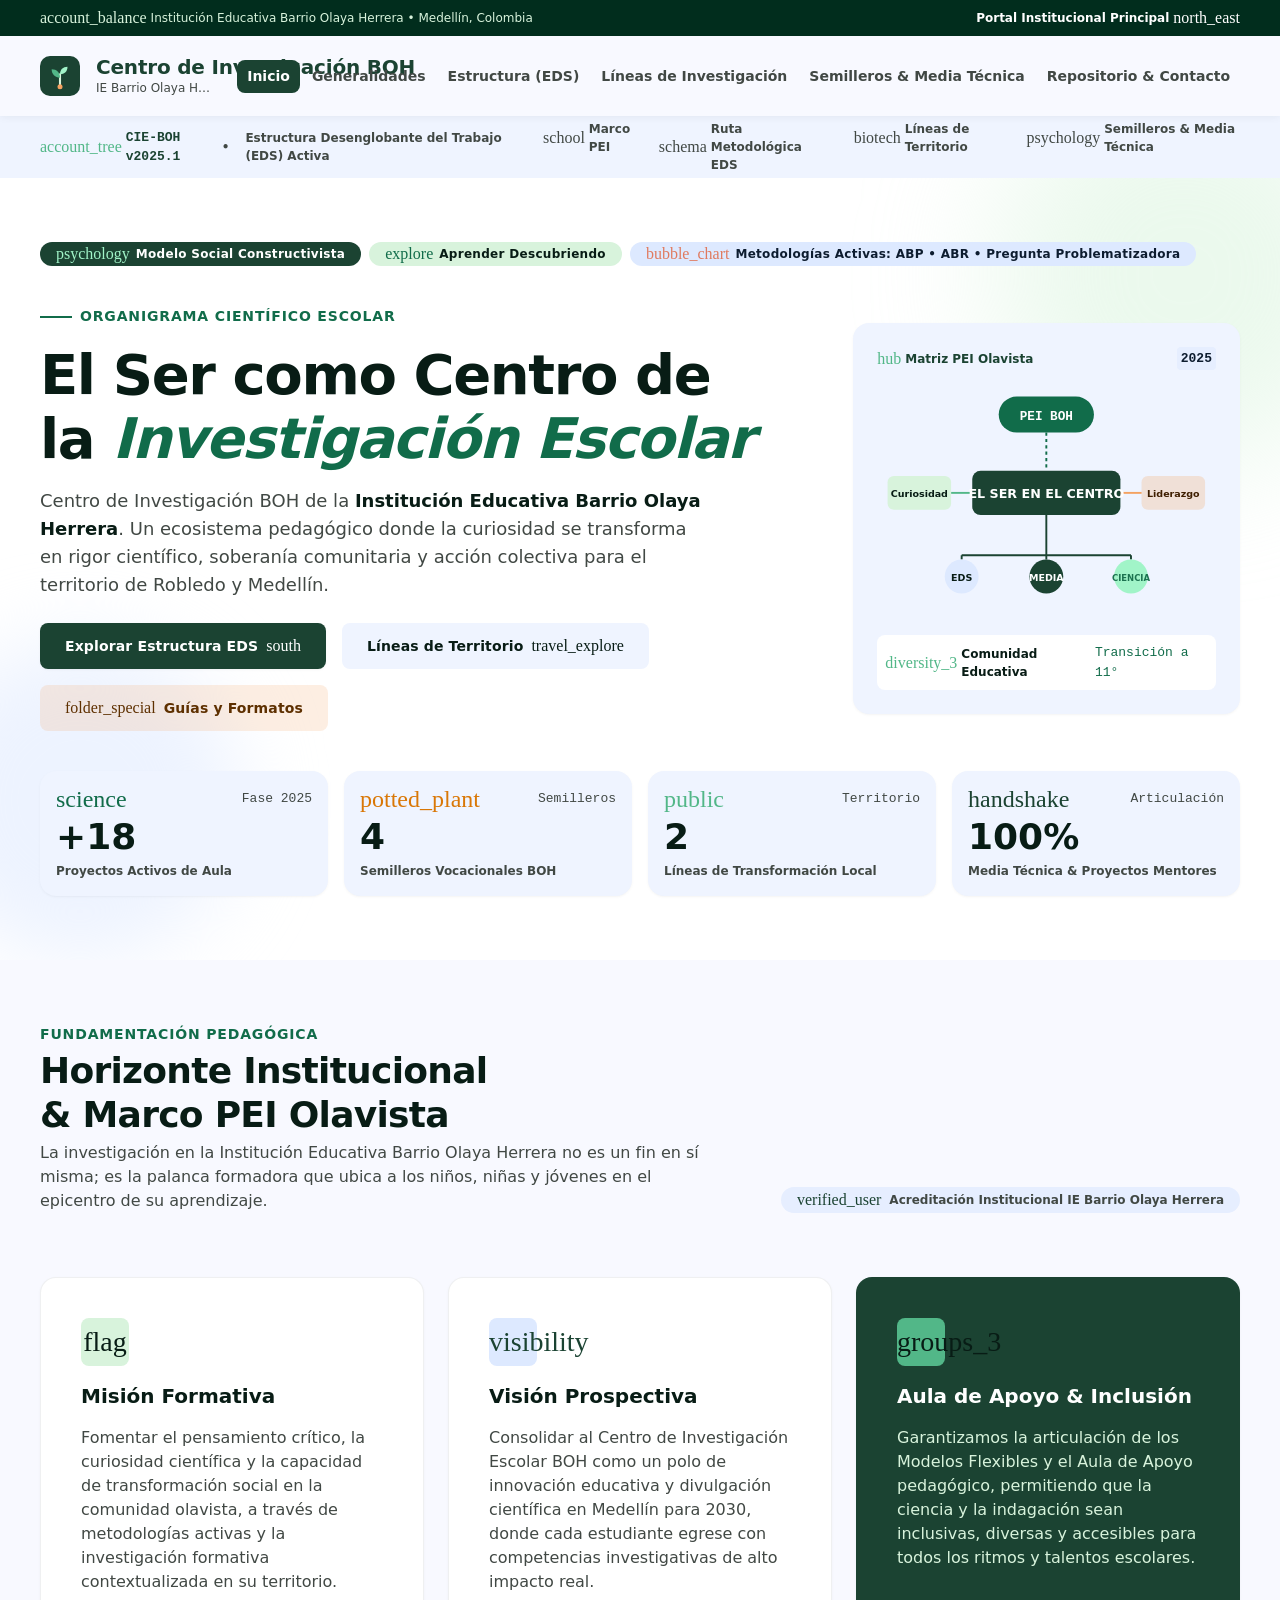
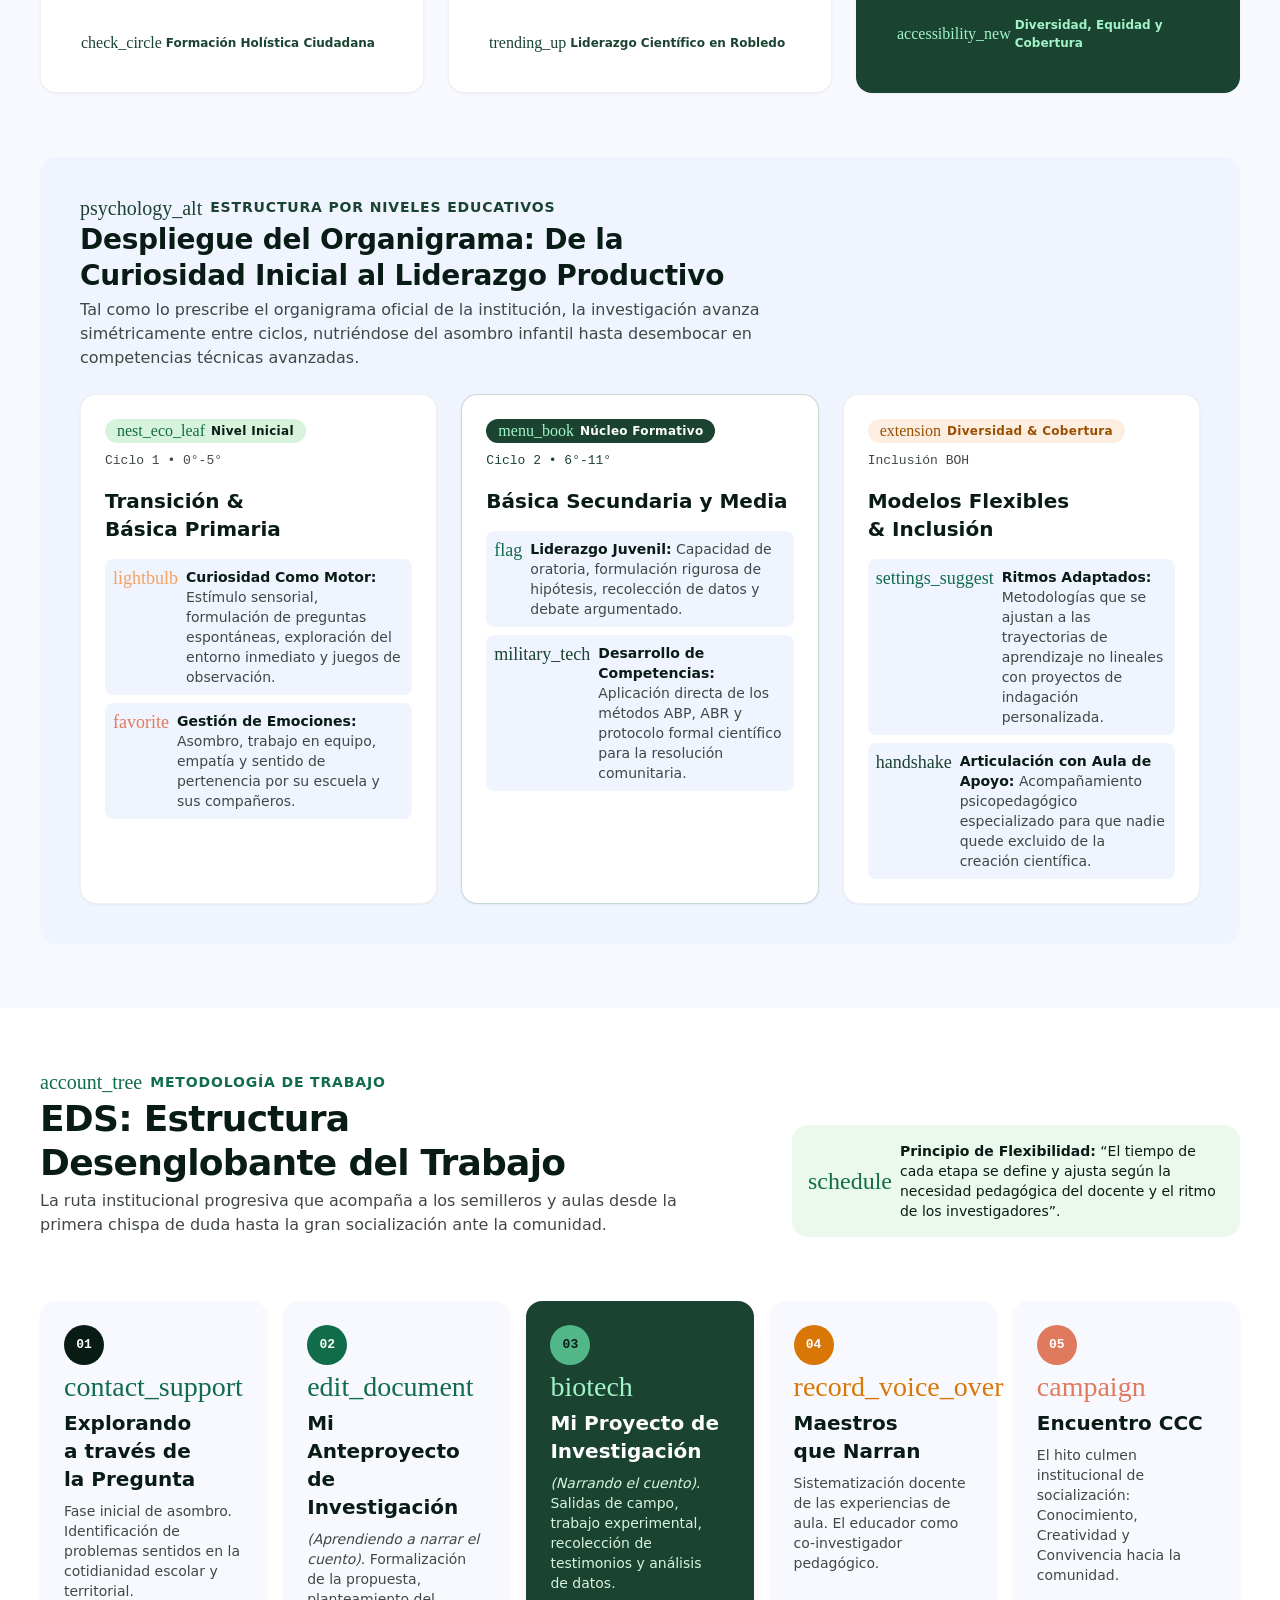
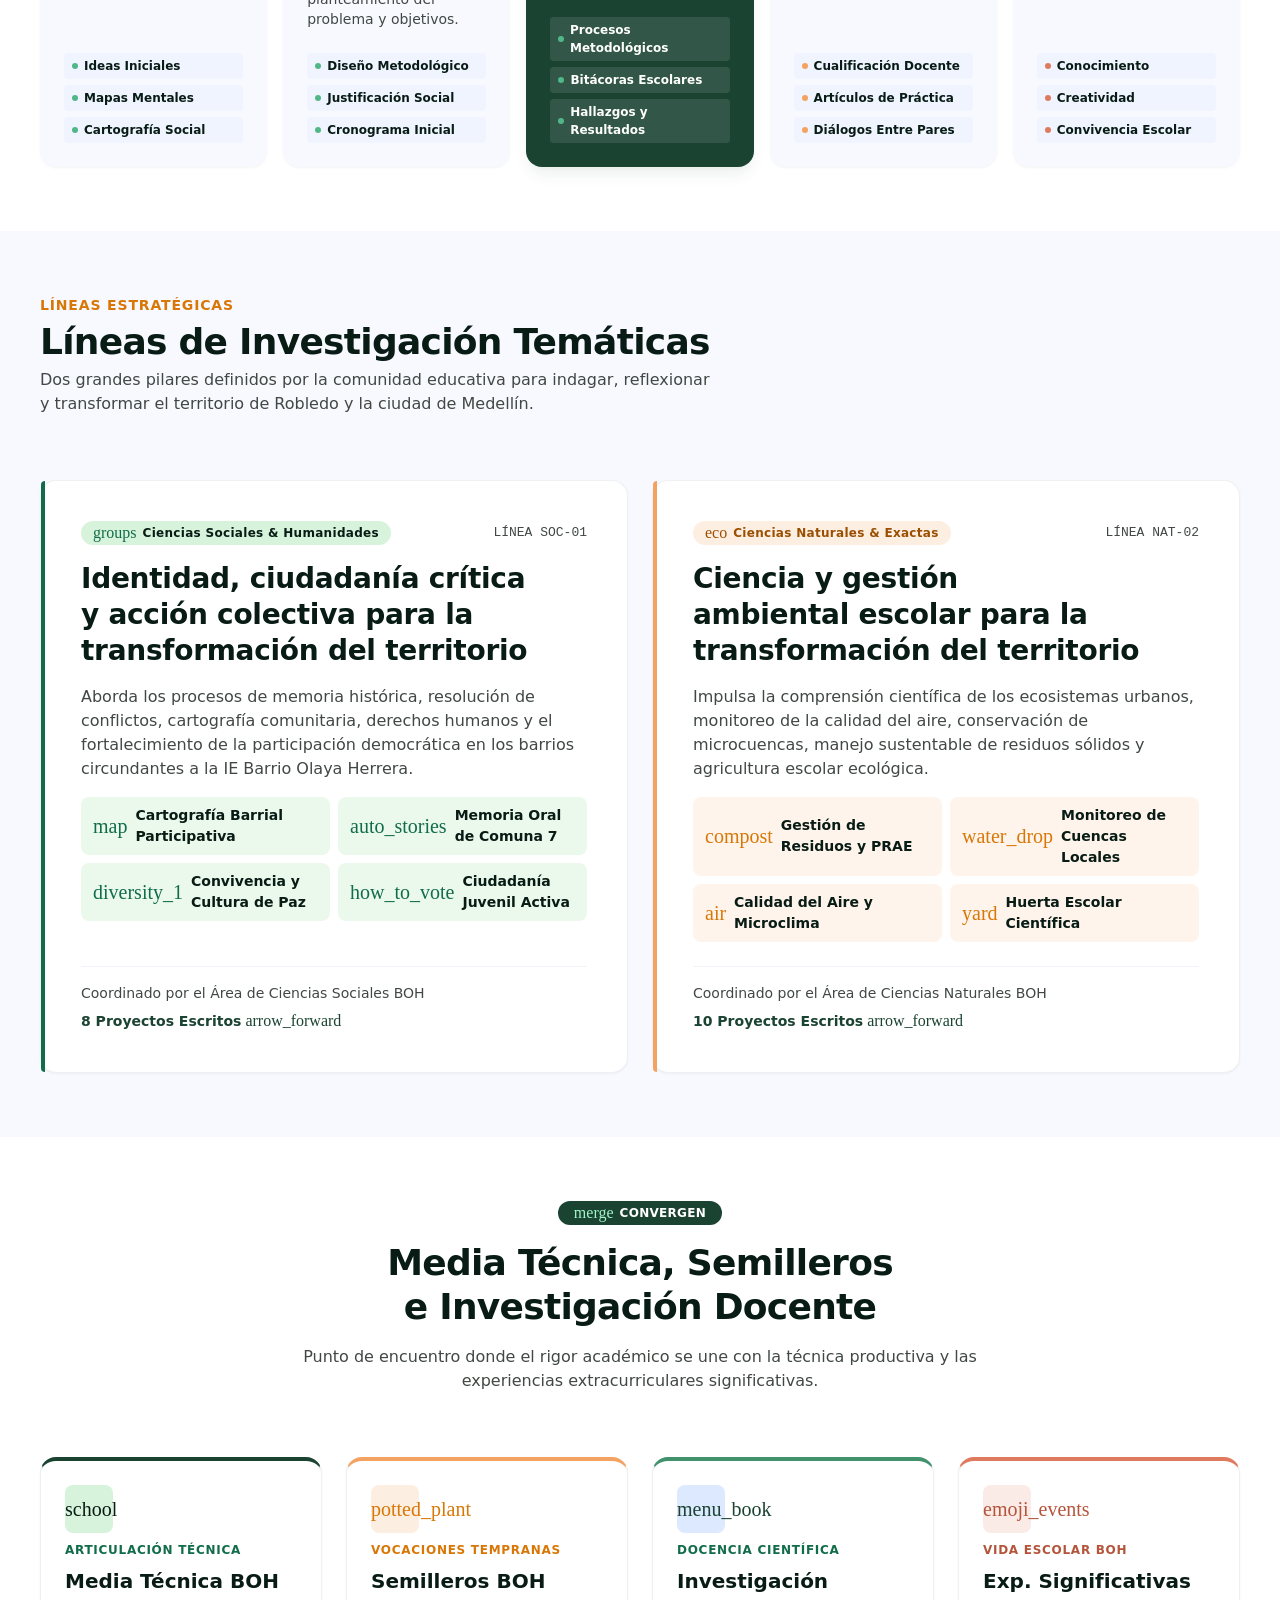
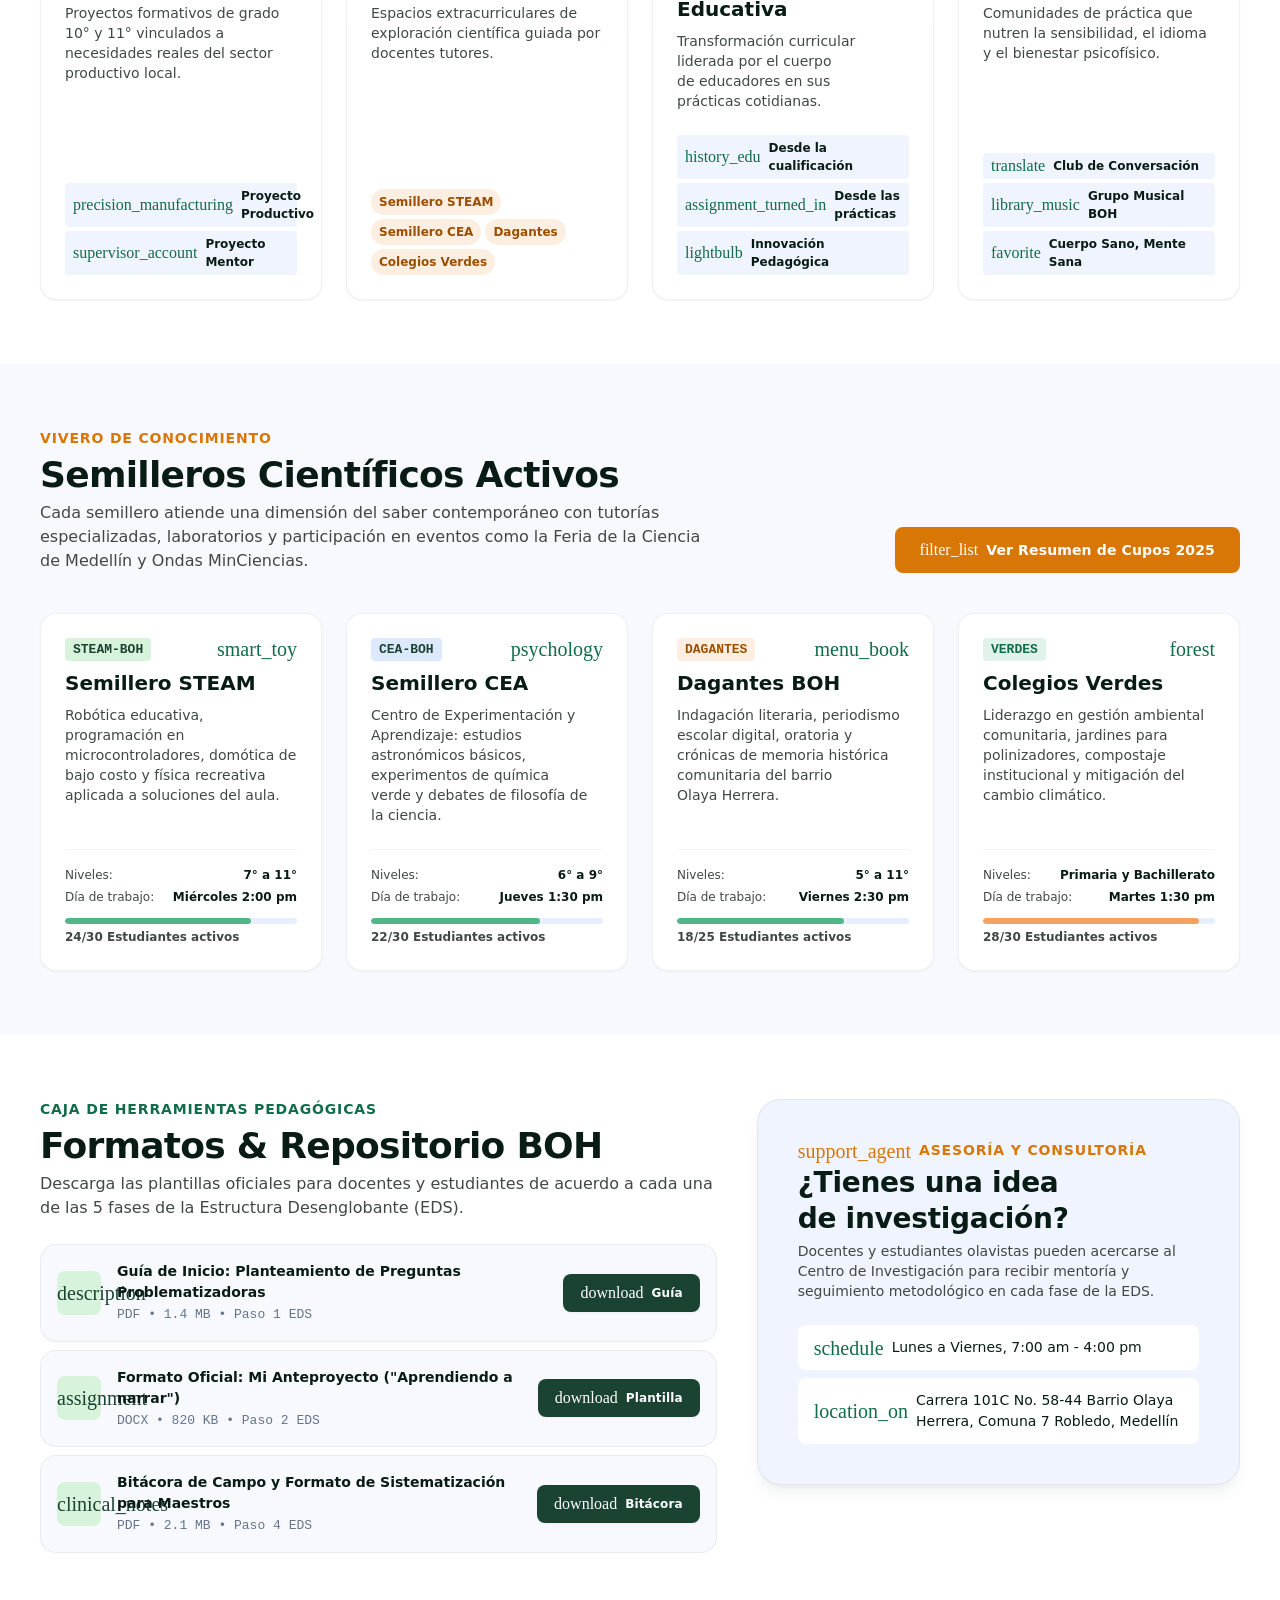
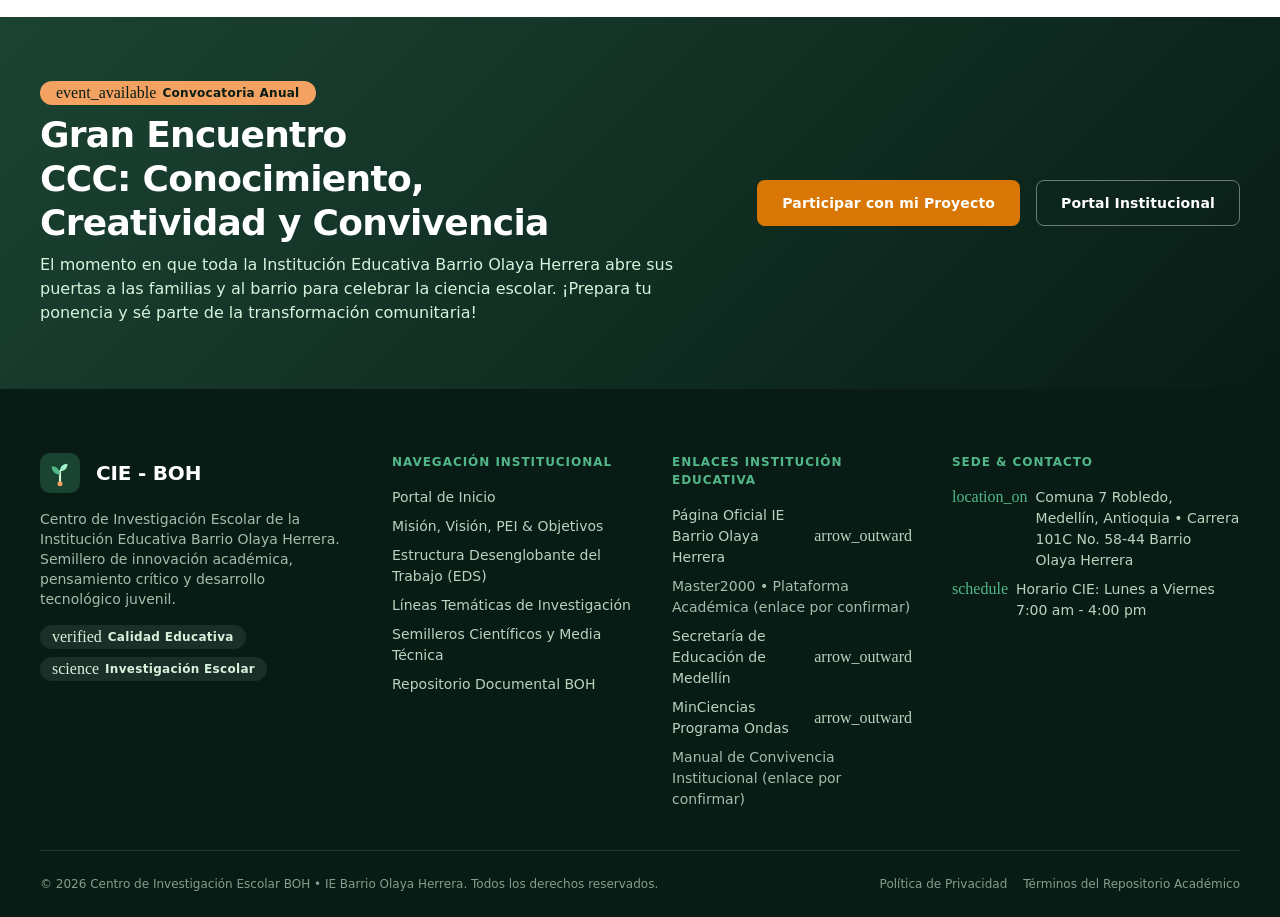
==== commit a9818c51: "UPDATE: Add Index.html" ====
--- a/index.html
+++ b/index.html
@@ -585,9 +585,9 @@
         <div>
           <h2 class="footer-title">Sede &amp; Contacto</h2>
           <address class="contact-list">
-            <p><span class="icon icon--sm" aria-hidden="true">location_on</span>Comuna 7 Robledo, Medellín, Antioquia • Cra. 84 # 57-30</p>
-            <p><span class="icon icon--sm" aria-hidden="true">mail</span><a href="mailto:investigacion@iebarrioolayaherrera.edu.co">investigacion@iebarrioolayaherrera.edu.co</a></p>
-            <p><span class="icon icon--sm" aria-hidden="true">call</span><a href="tel:+576044212089">+57 (604) 421 20 89</a></p>
+            <p><span class="icon icon--sm" aria-hidden="true">location_on</span>Comuna 7 Robledo, Medellín, Antioquia • Carrera 101C No. 58-44 Barrio Olaya Herrera</p>
+            <!-- <p><span class="icon icon--sm" aria-hidden="true">mail</span><a href="mailto:investigacion@iebarrioolayaherrera.edu.co">investigacion@iebarrioolayaherrera.edu.co</a></p> -->
+            <!-- <p><span class="icon icon--sm" aria-hidden="true">call</span><a href="tel:+576044212089">+57 (604) 421 20 89</a></p> -->
             <p><span class="icon icon--sm" aria-hidden="true">schedule</span>Horario CIE: Lunes a Viernes 7:00 am - 4:00 pm</p>
           </address>
         </div>
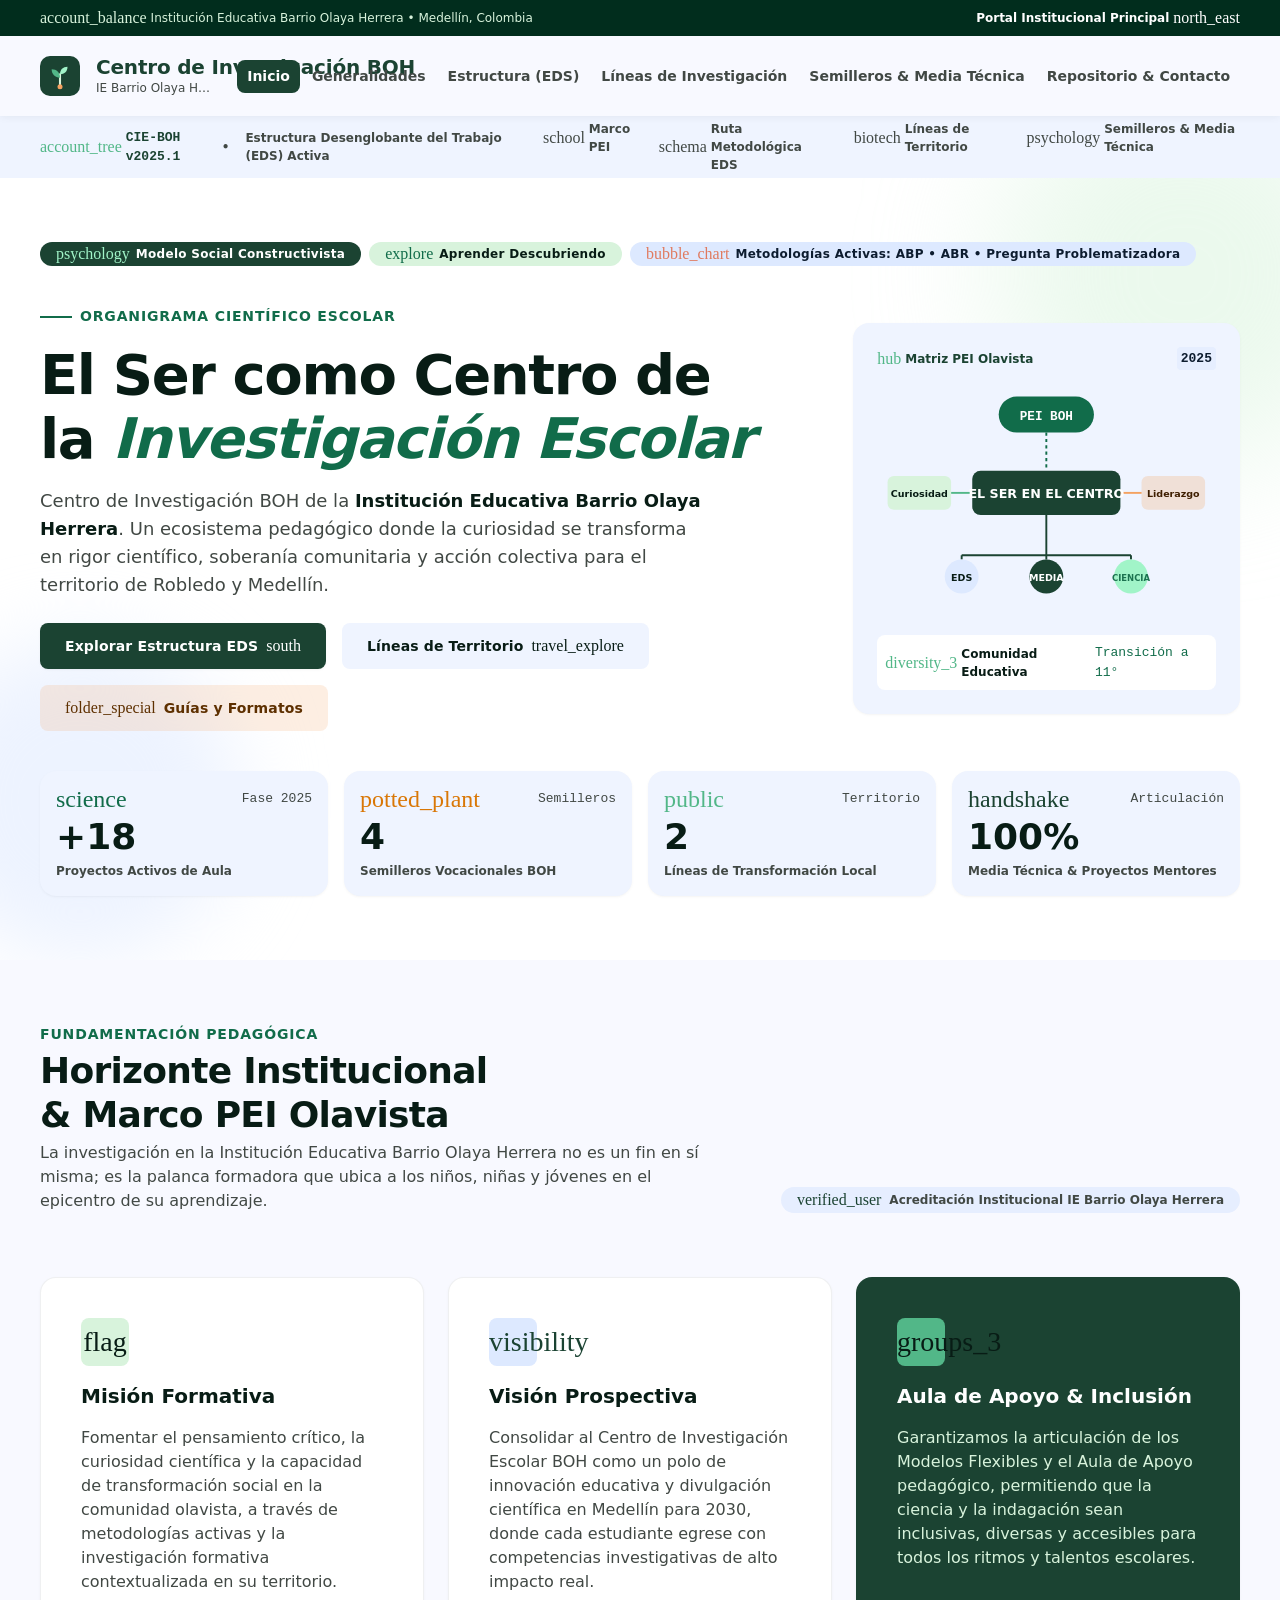
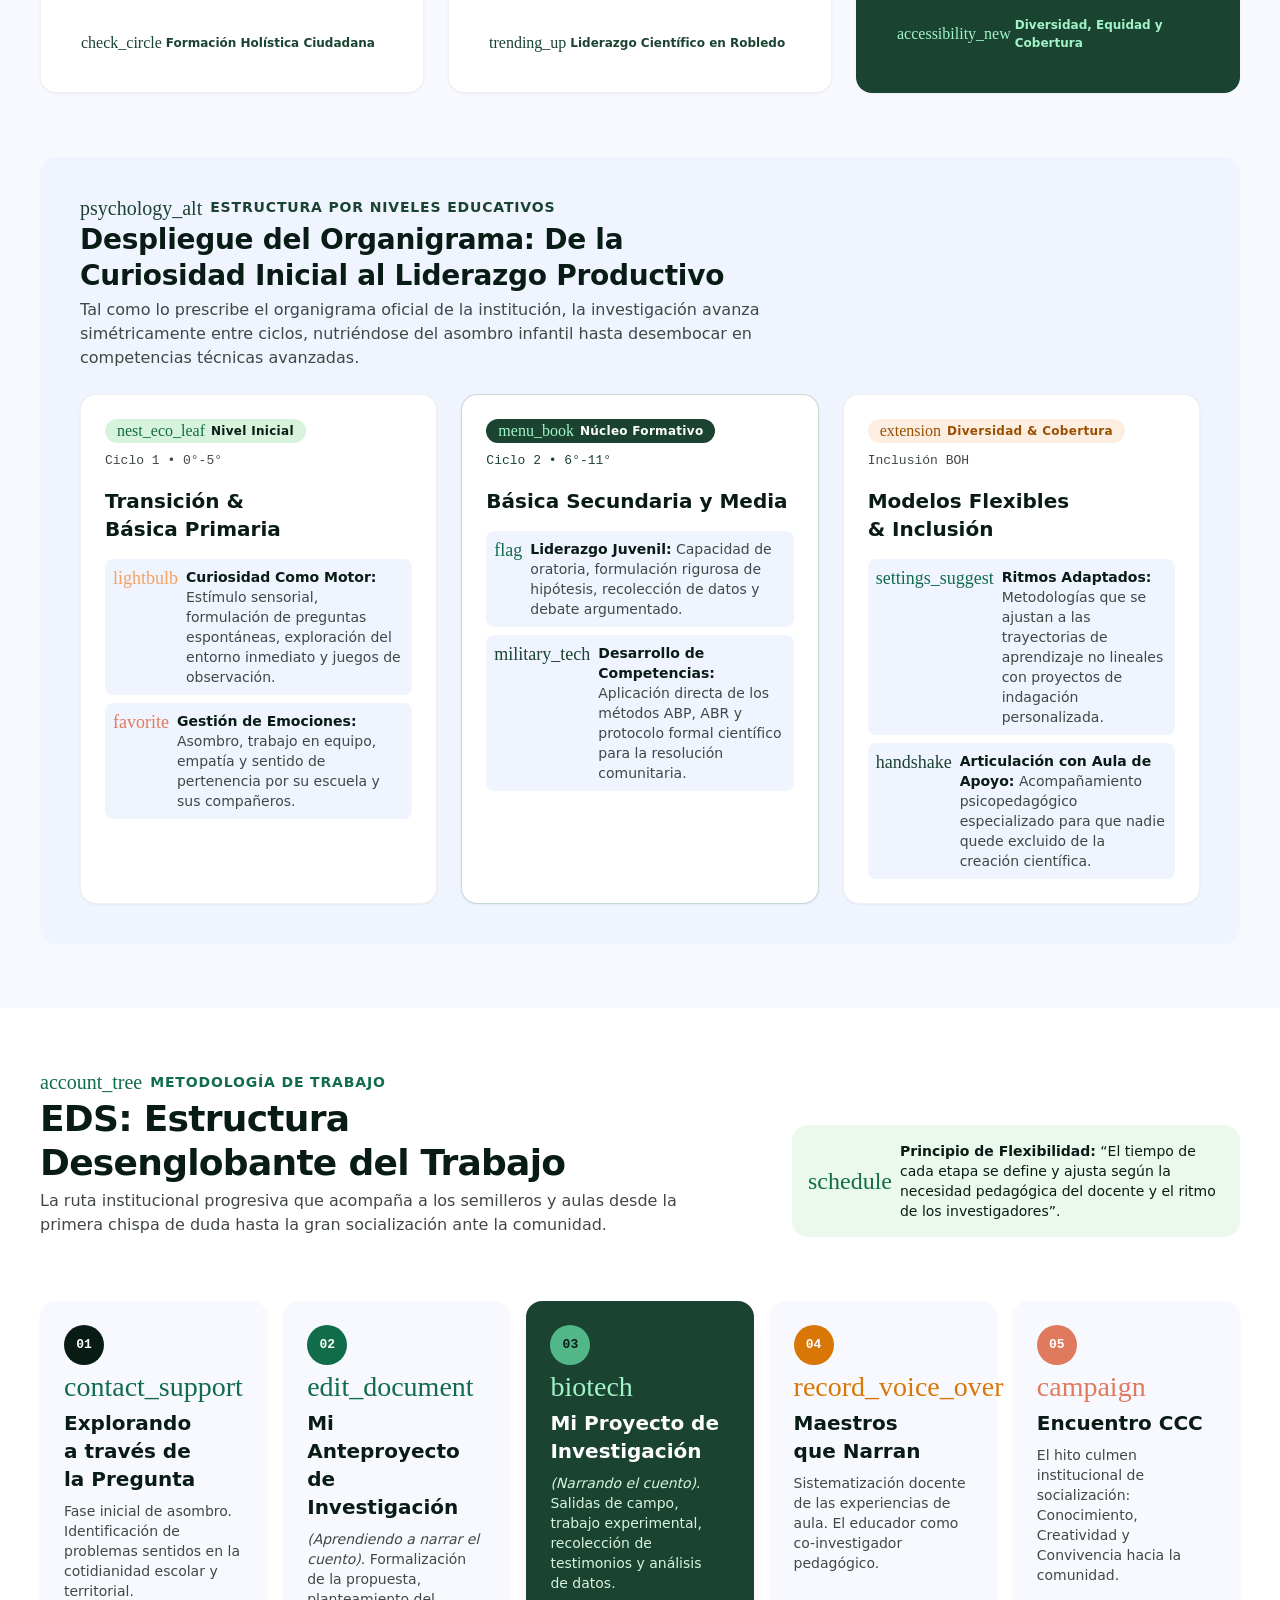
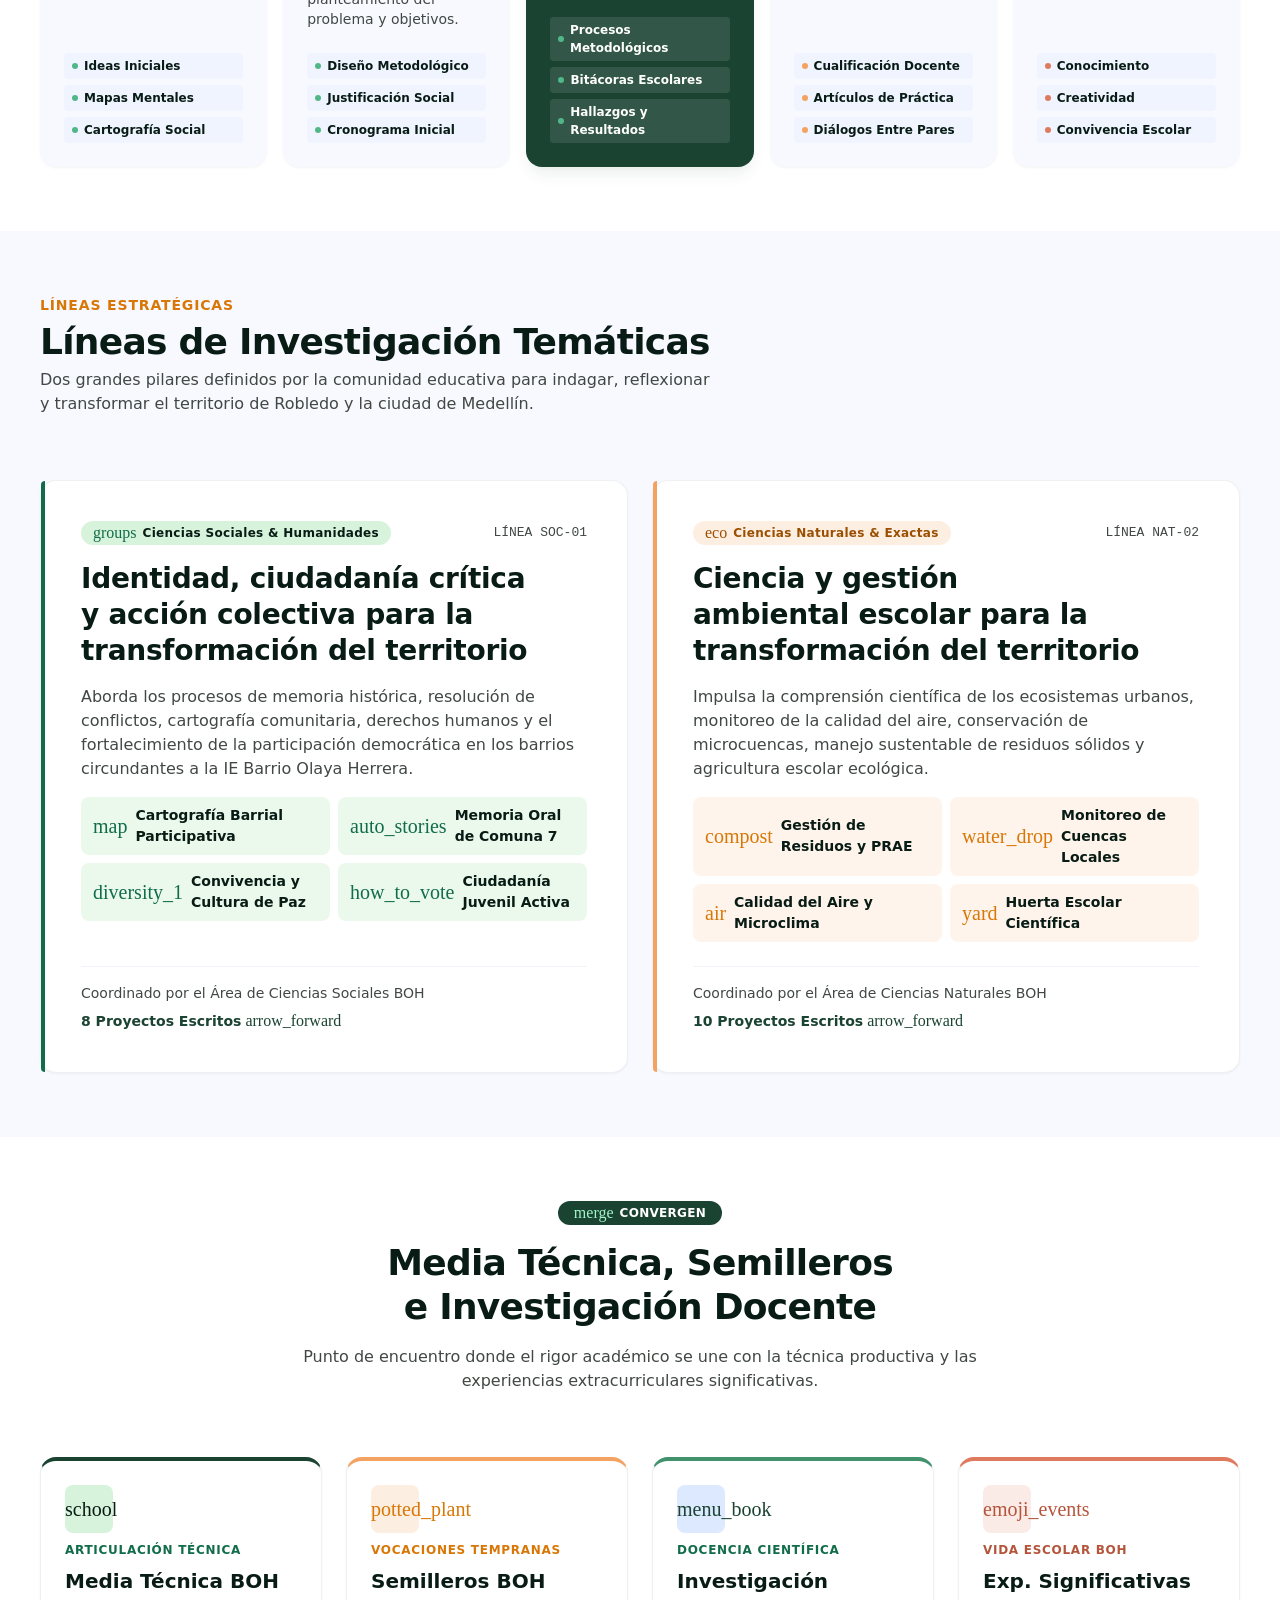
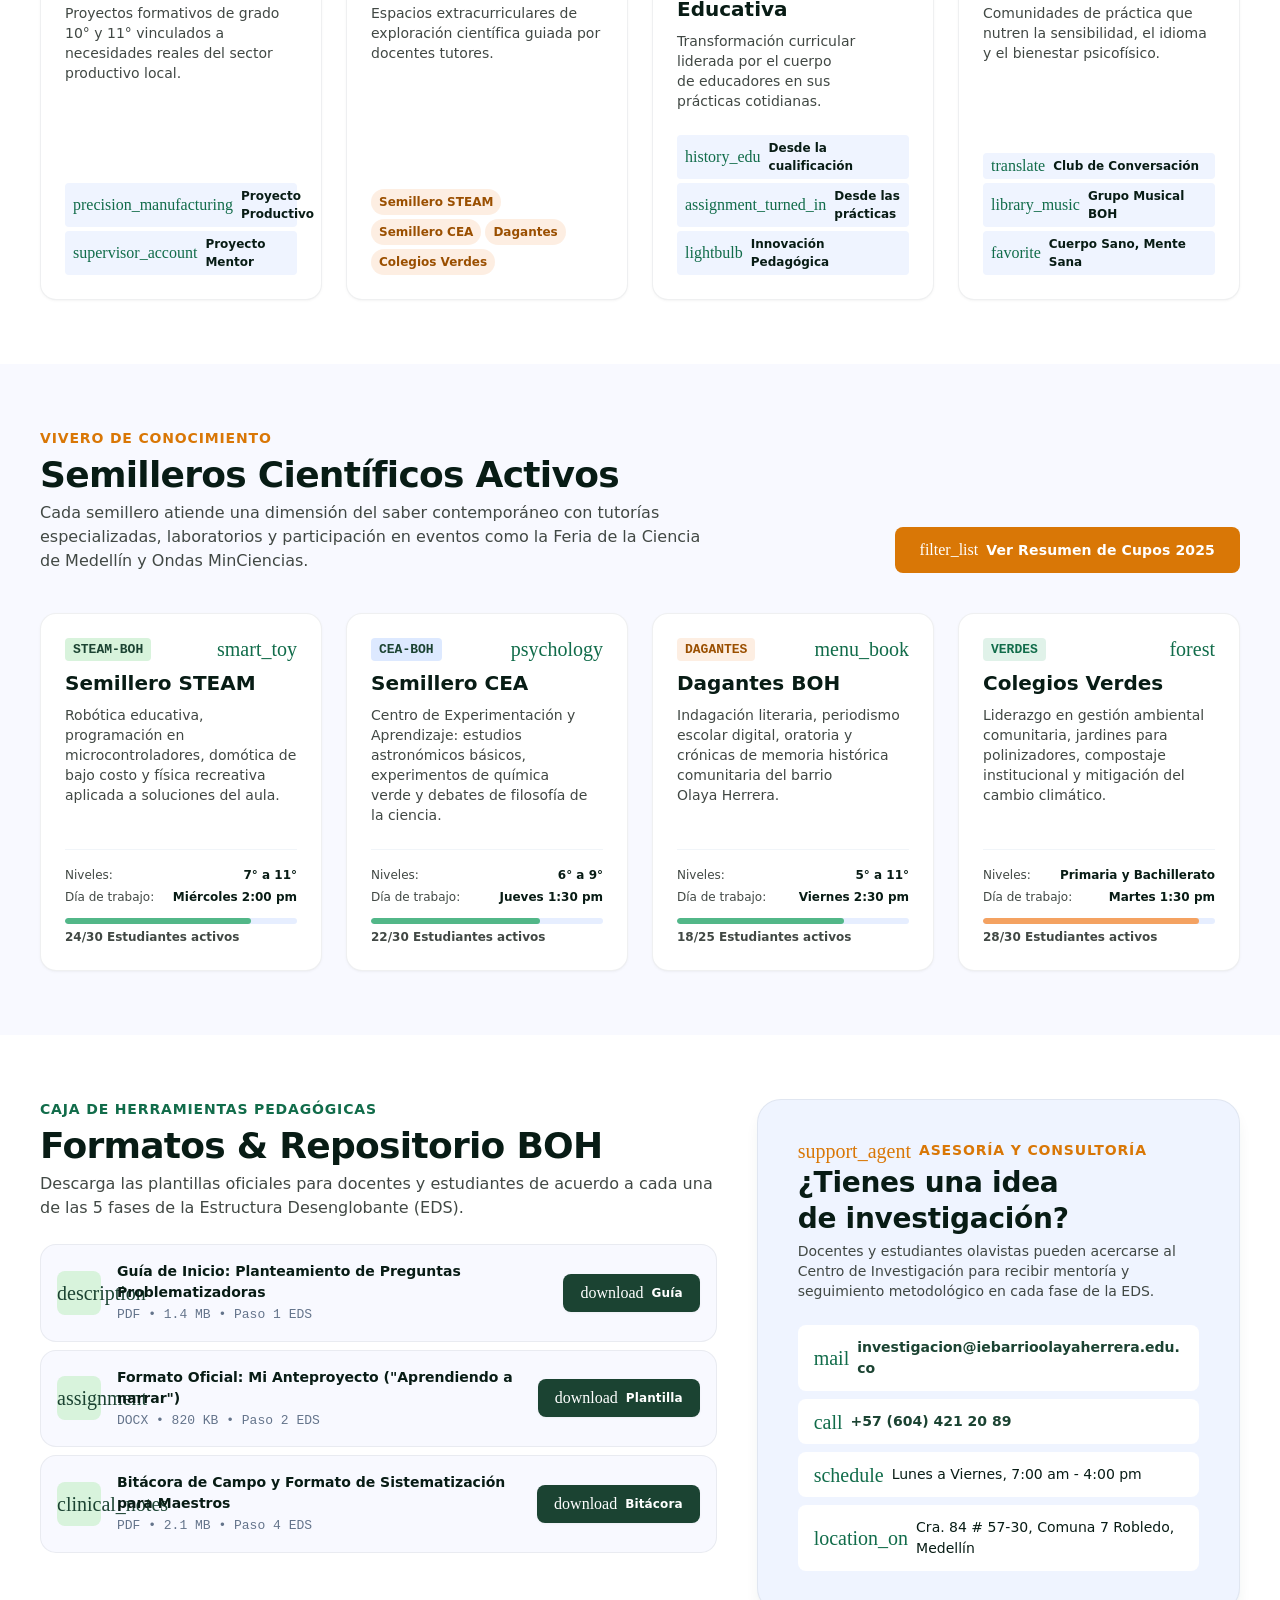
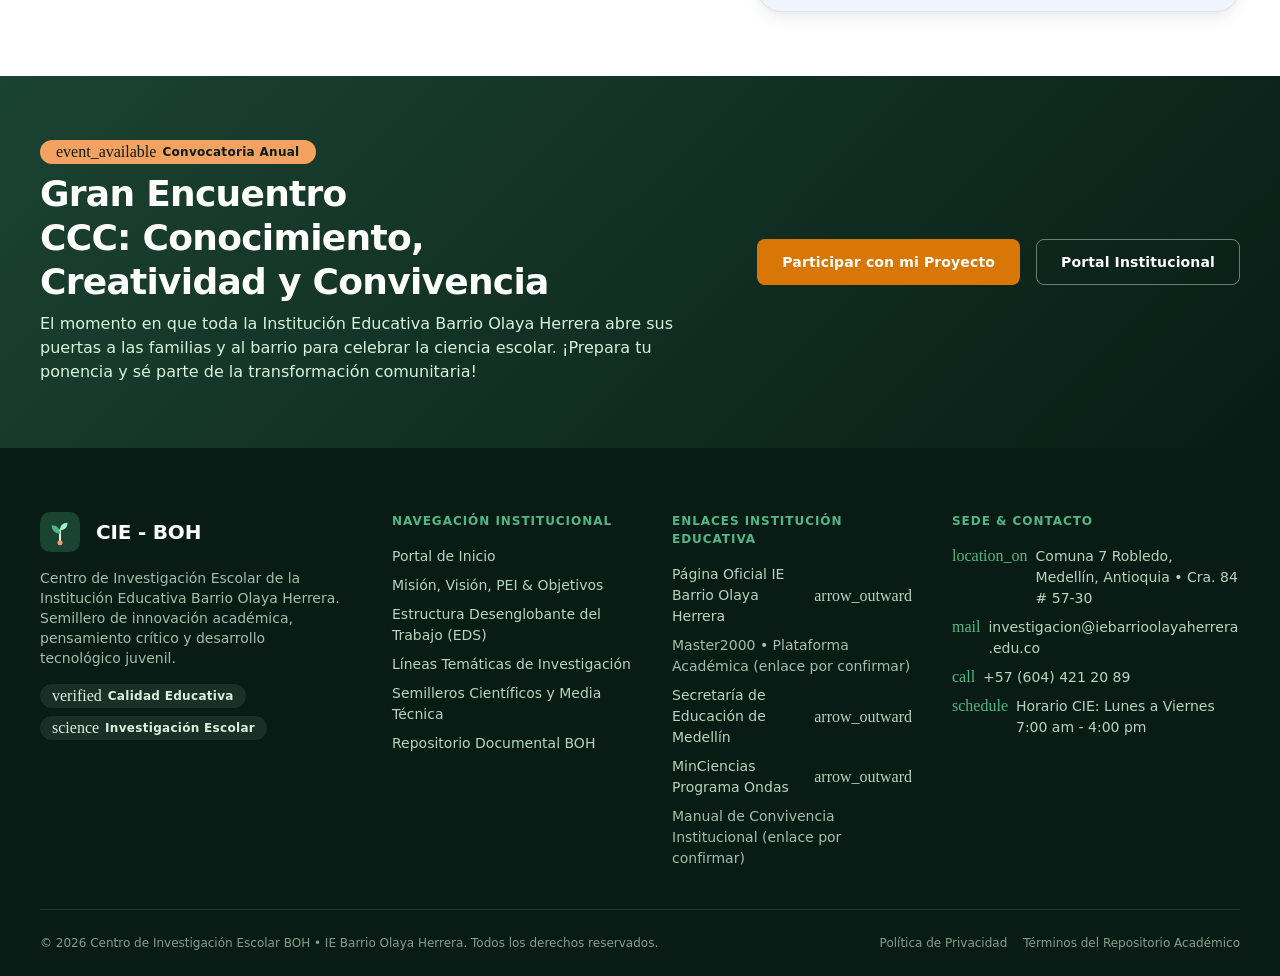
==== commit 62e585e5: "Add files via upload" ====
--- a/index.html
+++ b/index.html
@@ -1,14 +1,15 @@
 <!DOCTYPE html>
-<html lang="es">
+<html lang="es" class="is-loading">
 <head>
   <meta charset="utf-8">
   <meta name="viewport" content="width=device-width, initial-scale=1">
   <!--
     Seguridad: GitHub Pages no permite cabeceras HTTP propias, por eso la CSP va en <meta>.
     Todo bloqueado por defecto; solo se permite lo propio del sitio y Google Fonts.
+    connect-src 'self': únicamente para leer los JSON de /content del mismo sitio.
     Trusted Types impide asignar HTML como texto en sumideros peligrosos (innerHTML, etc.).
   -->
-  <meta http-equiv="Content-Security-Policy" content="default-src 'none'; script-src 'self'; style-src 'self' https://fonts.googleapis.com; font-src https://fonts.gstatic.com; img-src 'self'; manifest-src 'self'; connect-src 'none'; form-action 'none'; base-uri 'none'; object-src 'none'; require-trusted-types-for 'script'; trusted-types 'none'">
+  <meta http-equiv="Content-Security-Policy" content="default-src 'none'; script-src 'self'; style-src 'self' https://fonts.googleapis.com; font-src https://fonts.gstatic.com; img-src 'self'; connect-src 'self'; form-action 'none'; base-uri 'none'; object-src 'none'; require-trusted-types-for 'script'; trusted-types 'none'">
   <meta name="referrer" content="strict-origin-when-cross-origin">
   <title>Centro de Investigación Escolar BOH</title>
   <meta name="description" content="Centro de Investigación Escolar de la Institución Educativa Barrio Olaya Herrera (Medellín): estructura EDS, líneas de investigación, semilleros, media técnica y repositorio de formatos.">
@@ -19,8 +20,8 @@
   <link rel="preconnect" href="https://fonts.gstatic.com" crossorigin>
   <!-- Solo los pesos tipográficos que usa el diseño -->
   <link rel="stylesheet" href="https://fonts.googleapis.com/css2?family=Hanken+Grotesk:ital,wght@0,600..800;1,800&family=JetBrains+Mono:wght@500..700&family=Public+Sans:wght@400..700&display=swap">
-  <!-- Íconos: subconjunto con únicamente los 75 glifos usados (icon_names en orden alfabético) -->
-  <link rel="stylesheet" href="https://fonts.googleapis.com/css2?family=Material+Symbols+Outlined:opsz,wght,FILL,GRAD@24,400,0,0&icon_names=accessibility_new,account_balance,account_tree,air,arrow_forward,arrow_outward,assignment,assignment_turned_in,auto_stories,biotech,bubble_chart,call,campaign,check_circle,clinical_notes,close,compost,contact_support,description,diversity_1,diversity_3,download,eco,edit_document,emoji_events,error,event_available,explore,extension,favorite,filter_list,flag,folder_special,forest,groups,groups_3,handshake,history_edu,how_to_vote,hub,info,library_music,lightbulb,location_on,mail,map,menu,menu_book,merge,military_tech,nest_eco_leaf,north_east,potted_plant,precision_manufacturing,psychology,psychology_alt,public,record_voice_over,schedule,schema,school,science,settings_suggest,smart_toy,south,supervisor_account,support_agent,translate,travel_explore,trending_up,verified,verified_user,visibility,water_drop,yard&display=block">
+  <!-- Íconos: subconjunto generado por tools/update-icons.ps1 a partir de los JSON (no editar a mano) -->
+  <link rel="stylesheet" data-icon-font href="https://fonts.googleapis.com/css2?family=Material+Symbols+Outlined:opsz,wght,FILL,GRAD@24,400,0,0&icon_names=accessibility_new,account_balance,account_tree,air,arrow_forward,arrow_outward,assignment,assignment_turned_in,auto_stories,biotech,bubble_chart,call,campaign,check_circle,clinical_notes,close,compost,contact_support,description,diversity_1,diversity_3,download,eco,edit_document,emoji_events,error,event_available,explore,extension,favorite,filter_list,flag,folder_special,forest,groups,groups_3,handshake,history_edu,how_to_vote,hub,info,library_music,lightbulb,location_on,mail,map,menu,menu_book,merge,military_tech,nest_eco_leaf,north_east,potted_plant,precision_manufacturing,psychology,psychology_alt,public,record_voice_over,schedule,schema,school,science,settings_suggest,smart_toy,south,supervisor_account,support_agent,translate,travel_explore,trending_up,verified,verified_user,visibility,water_drop,yard&display=block">
 
   <link rel="stylesheet" href="css/tokens.css">
   <link rel="stylesheet" href="css/base.css">
@@ -28,582 +29,80 @@
   <link rel="stylesheet" href="css/components.css">
   <link rel="stylesheet" href="css/sections.css">
 
+  <!-- Contenido: se descarga en paralelo con el JavaScript -->
+  <link rel="preload" href="content/site.json" as="fetch" crossorigin>
+  <link rel="preload" href="content/hero.json" as="fetch" crossorigin>
+  <link rel="preload" href="content/generalidades.json" as="fetch" crossorigin>
+  <link rel="preload" href="content/eds.json" as="fetch" crossorigin>
+  <link rel="preload" href="content/lineas.json" as="fetch" crossorigin>
+  <link rel="preload" href="content/convergencia.json" as="fetch" crossorigin>
+  <link rel="preload" href="content/semilleros.json" as="fetch" crossorigin>
+  <link rel="preload" href="content/repositorio.json" as="fetch" crossorigin>
+  <link rel="preload" href="content/encuentro.json" as="fetch" crossorigin>
+  <link rel="preload" href="content/footer.json" as="fetch" crossorigin>
+
   <!-- Precarga de módulos: evita la cascada de peticiones import → import -->
   <link rel="modulepreload" href="js/config/app.config.js">
-  <link rel="modulepreload" href="js/data/documentos.data.js">
-  <link rel="modulepreload" href="js/data/semilleros.data.js">
   <link rel="modulepreload" href="js/core/dom.js">
+  <link rel="modulepreload" href="js/core/rich-text.js">
+  <link rel="modulepreload" href="js/core/template.js">
   <link rel="modulepreload" href="js/core/safe-url.js">
+  <link rel="modulepreload" href="js/services/content.repository.js">
   <link rel="modulepreload" href="js/services/notifier.js">
+  <link rel="modulepreload" href="js/ui/kit.js">
   <link rel="modulepreload" href="js/components/navigation.js">
   <link rel="modulepreload" href="js/components/scroll-spy.js">
   <link rel="modulepreload" href="js/components/modal.js">
-  <link rel="modulepreload" href="js/components/semilleros.js">
-  <link rel="modulepreload" href="js/components/documents.js">
-  <link rel="modulepreload" href="js/components/external-links.js">
+  <link rel="modulepreload" href="js/sections/header.js">
+  <link rel="modulepreload" href="js/sections/hero.js">
+  <link rel="modulepreload" href="js/sections/generalidades.js">
+  <link rel="modulepreload" href="js/sections/eds.js">
+  <link rel="modulepreload" href="js/sections/lineas.js">
+  <link rel="modulepreload" href="js/sections/convergencia.js">
+  <link rel="modulepreload" href="js/sections/semilleros.js">
+  <link rel="modulepreload" href="js/sections/repositorio.js">
+  <link rel="modulepreload" href="js/sections/encuentro.js">
+  <link rel="modulepreload" href="js/sections/footer.js">
   <script type="module" src="js/main.js"></script>
 </head>
 <body>
-  <a class="skip-link" href="#contenido">Saltar al contenido principal</a>
+  <!--
+    Esta página es solo la estructura. Todo el texto, las etiquetas y los enlaces
+    se cargan desde content/*.json (un archivo por sección).
+  -->
+  <a class="skip-link" href="#contenido" data-label="skipLink">Saltar al contenido principal</a>
 
-  <!-- ===================== ENCABEZADO ===================== -->
-  <header class="site-header" data-component="header">
-    <div class="topbar">
-      <div class="container topbar__inner">
-        <span class="topbar__org">
-          <span class="icon icon--sm" aria-hidden="true">account_balance</span>
-          Institución Educativa Barrio Olaya Herrera • Medellín, Colombia
-        </span>
-        <a class="topbar__link" href="https://iebarrioolayaherrera.edu.co" target="_blank" rel="noopener noreferrer">
-          Portal Institucional Principal
-          <span class="icon icon--sm" aria-hidden="true">north_east</span>
-          <span class="visually-hidden">(se abre en una pestaña nueva)</span>
-        </a>
-      </div>
-    </div>
+  <header class="site-header" data-region="header"></header>
 
-    <div class="container navbar">
-      <a class="brand" href="#inicio" aria-label="Centro de Investigación BOH, ir al inicio">
-        <img class="brand__logo" src="assets/img/logo.svg" alt="" width="40" height="40">
-        <span class="brand__text">
-          <span class="brand__name">Centro de Investigación BOH</span>
-          <span class="brand__tagline">IE Barrio Olaya Herrera • Excelencia y Ciencia</span>
-        </span>
-      </a>
-
-      <button class="nav-toggle" type="button" aria-expanded="false" aria-controls="menu-principal" data-nav-toggle>
-        <span class="icon" aria-hidden="true" data-nav-toggle-icon>menu</span>
-        <span class="visually-hidden" data-nav-toggle-label>Abrir menú</span>
-      </button>
-
-      <nav class="main-nav" id="menu-principal" aria-label="Navegación principal" data-nav>
-        <ul class="main-nav__list">
-          <li><a class="main-nav__link" href="#inicio" data-spy-link>Inicio</a></li>
-          <li><a class="main-nav__link" href="#pei-fundamentos" data-spy-link>Generalidades</a></li>
-          <li><a class="main-nav__link" href="#eds-flujo" data-spy-link>Estructura (EDS)</a></li>
-          <li><a class="main-nav__link" href="#lineas-investigacion" data-spy-link>Líneas de Investigación</a></li>
-          <li><a class="main-nav__link" href="#semilleros-media" data-spy-link>Semilleros &amp; Media Técnica</a></li>
-          <li><a class="main-nav__link" href="#repositorio" data-spy-link>Repositorio &amp; Contacto</a></li>
-        </ul>
-      </nav>
-    </div>
-  </header>
+  <noscript>
+    <p class="noscript-note">Este portal necesita JavaScript para mostrar su contenido. Actívalo en tu navegador o visita <a href="https://iebarrioolayaherrera.edu.co">iebarrioolayaherrera.edu.co</a>.</p>
+  </noscript>
 
   <main id="contenido" tabindex="-1">
-    <!-- Barra de anclas rápida (escritorio) -->
-    <div class="anchor-hub" aria-label="Accesos rápidos">
-      <div class="container anchor-hub__inner">
-        <p class="anchor-hub__status">
-          <span class="mono anchor-hub__version">
-            <span class="icon icon--sm" aria-hidden="true">account_tree</span> CIE-BOH v2025.1
-          </span>
-          <span aria-hidden="true">•</span>
-          Estructura Desenglobante del Trabajo (EDS) Activa
-        </p>
-        <ul class="anchor-hub__links">
-          <li><a href="#pei-fundamentos"><span class="icon icon--sm" aria-hidden="true">school</span>Marco PEI</a></li>
-          <li><a href="#eds-flujo"><span class="icon icon--sm" aria-hidden="true">schema</span>Ruta Metodológica EDS</a></li>
-          <li><a href="#lineas-investigacion"><span class="icon icon--sm" aria-hidden="true">biotech</span>Líneas de Territorio</a></li>
-          <li><a href="#semilleros-media"><span class="icon icon--sm" aria-hidden="true">psychology</span>Semilleros &amp; Media Técnica</a></li>
-        </ul>
-      </div>
-    </div>
+    <div class="anchor-hub" data-region="anchor-hub"></div>
 
-    <!-- ===================== HERO ===================== -->
-    <section class="hero section" id="inicio" aria-labelledby="hero-title" data-spy-section>
+    <section class="hero section" id="inicio" aria-labelledby="hero-title" data-section="hero" data-spy-section>
       <div class="hero__glow hero__glow--right" aria-hidden="true"></div>
       <div class="hero__glow hero__glow--left" aria-hidden="true"></div>
-
-      <div class="container stack-xl">
-        <ul class="badge-row" aria-label="Enfoque pedagógico">
-          <li class="badge badge--solid"><span class="icon icon--sm" aria-hidden="true">psychology</span>Modelo Social Constructivista</li>
-          <li class="badge badge--mint"><span class="icon icon--sm" aria-hidden="true">explore</span>Aprender Descubriendo</li>
-          <li class="badge badge--neutral"><span class="icon icon--sm badge__icon--terracotta" aria-hidden="true">bubble_chart</span>Metodologías Activas: ABP • ABR • Pregunta Problematizadora</li>
-        </ul>
-
-        <div class="hero__grid">
-          <div class="hero__copy">
-            <p class="eyebrow eyebrow--rule">Organigrama Científico Escolar</p>
-            <h1 class="display" id="hero-title">El Ser como Centro de la <em class="accent">Investigación Escolar</em></h1>
-            <p class="lead">
-              Centro de Investigación BOH de la <strong>Institución Educativa Barrio Olaya Herrera</strong>. Un ecosistema pedagógico donde la curiosidad se transforma en rigor científico, soberanía comunitaria y acción colectiva para el territorio de Robledo y Medellín.
-            </p>
-            <div class="button-row">
-              <a class="btn btn--primary" href="#eds-flujo">Explorar Estructura EDS <span class="icon icon--sm btn__nudge" aria-hidden="true">south</span></a>
-              <a class="btn btn--soft" href="#lineas-investigacion">Líneas de Territorio <span class="icon icon--sm" aria-hidden="true">travel_explore</span></a>
-              <a class="btn btn--amber-soft" href="#repositorio"><span class="icon icon--sm" aria-hidden="true">folder_special</span> Guías y Formatos</a>
-            </div>
-          </div>
-
-          <figure class="emblem">
-            <figcaption class="emblem__head">
-              <span class="emblem__title"><span class="icon icon--sm text-mint" aria-hidden="true">hub</span>Matriz PEI Olavista</span>
-              <span class="tag-mono">2025</span>
-            </figcaption>
-            <svg class="emblem__diagram" viewBox="0 0 320 220" role="img" aria-labelledby="emblem-desc">
-              <title id="emblem-desc">Diagrama del PEI: el Ser en el centro, conectado con la curiosidad, el liderazgo y las ramas EDS, Media Técnica y Ciencia.</title>
-              <path class="dg-line dg-line--dashed" d="M160 44 L160 80" />
-              <path class="dg-line dg-line--mint" d="M70 101 L90 101" />
-              <path class="dg-line dg-line--amber" d="M230 101 L250 101" />
-              <path class="dg-line" d="M160 122 L160 160 M80 160 L240 160 M80 160 L80 164 M160 160 L160 164 M240 160 L240 164" />
-              <rect class="dg-fill-primary" x="90" y="80" width="140" height="42" rx="8" />
-              <text class="dg-text dg-text--white dg-text--bold" x="160" y="106" text-anchor="middle">EL SER EN EL CENTRO</text>
-              <rect class="dg-fill-secondary" x="115" y="10" width="90" height="34" rx="17" />
-              <text class="dg-text dg-text--white dg-text--mono" x="160" y="32" text-anchor="middle">PEI BOH</text>
-              <rect class="dg-fill-mint" x="10" y="85" width="60" height="32" rx="6" />
-              <text class="dg-text dg-text--sm" x="40" y="105" text-anchor="middle">Curiosidad</text>
-              <rect class="dg-fill-amber" x="250" y="85" width="60" height="32" rx="6" />
-              <text class="dg-text dg-text--sm dg-text--brown" x="280" y="105" text-anchor="middle">Liderazgo</text>
-              <circle class="dg-fill-high" cx="80" cy="180" r="16" />
-              <text class="dg-text dg-text--sm" x="80" y="184" text-anchor="middle">EDS</text>
-              <circle class="dg-fill-primary" cx="160" cy="180" r="16" />
-              <text class="dg-text dg-text--sm dg-text--white" x="160" y="184" text-anchor="middle">MEDIA</text>
-              <circle class="dg-fill-secondary-soft" cx="240" cy="180" r="16" />
-              <text class="dg-text dg-text--xs dg-text--green" x="240" y="184" text-anchor="middle">CIENCIA</text>
-            </svg>
-            <div class="emblem__foot">
-              <span><span class="icon icon--sm text-mint" aria-hidden="true">diversity_3</span>Comunidad Educativa</span>
-              <span class="mono text-secondary">Transición a 11°</span>
-            </div>
-          </figure>
-        </div>
-
-        <ul class="metrics" aria-label="Indicadores de impacto">
-          <li class="metric">
-            <div class="metric__head text-secondary"><span class="icon icon--md" aria-hidden="true">science</span><span class="mono">Fase 2025</span></div>
-            <span class="metric__value">+18</span>
-            <span class="metric__label">Proyectos Activos de Aula</span>
-          </li>
-          <li class="metric">
-            <div class="metric__head text-amber"><span class="icon icon--md" aria-hidden="true">potted_plant</span><span class="mono">Semilleros</span></div>
-            <span class="metric__value" data-metric="semilleros">4</span>
-            <span class="metric__label">Semilleros Vocacionales BOH</span>
-          </li>
-          <li class="metric">
-            <div class="metric__head text-mint"><span class="icon icon--md" aria-hidden="true">public</span><span class="mono">Territorio</span></div>
-            <span class="metric__value">2</span>
-            <span class="metric__label">Líneas de Transformación Local</span>
-          </li>
-          <li class="metric">
-            <div class="metric__head text-primary"><span class="icon icon--md" aria-hidden="true">handshake</span><span class="mono">Articulación</span></div>
-            <span class="metric__value">100%</span>
-            <span class="metric__label">Media Técnica &amp; Proyectos Mentores</span>
-          </li>
-        </ul>
-      </div>
     </section>
 
-    <!-- ===================== GENERALIDADES / PEI ===================== -->
-    <section class="section section--surface" id="pei-fundamentos" aria-labelledby="pei-title" data-spy-section>
-      <div class="container stack-2xl">
-        <header class="section-head">
-          <div class="section-head__copy">
-            <p class="eyebrow">Fundamentación Pedagógica</p>
-            <h2 class="headline-lg" id="pei-title">Horizonte Institucional &amp; Marco PEI Olavista</h2>
-            <p class="text-muted">La investigación en la Institución Educativa Barrio Olaya Herrera no es un fin en sí misma; es la palanca formadora que ubica a los niños, niñas y jóvenes en el epicentro de su aprendizaje.</p>
-          </div>
-          <p class="pill-note"><span class="icon icon--sm text-primary" aria-hidden="true">verified_user</span>Acreditación Institucional IE Barrio Olaya Herrera</p>
-        </header>
+    <section class="section section--surface" id="pei-fundamentos" aria-labelledby="pei-title" data-section="generalidades" data-spy-section></section>
 
-        <div class="grid grid--3">
-          <article class="card card--padded card--split">
-            <div class="stack-md">
-              <span class="icon-tile icon-tile--mint"><span class="icon icon--lg" aria-hidden="true">flag</span></span>
-              <h3 class="headline-sm">Misión Formativa</h3>
-              <p class="text-muted">Fomentar el pensamiento crítico, la curiosidad científica y la capacidad de transformación social en la comunidad olavista, a través de metodologías activas y la investigación formativa contextualizada en su territorio.</p>
-            </div>
-            <p class="card__foot"><span class="icon icon--sm" aria-hidden="true">check_circle</span>Formación Holística Ciudadana</p>
-          </article>
+    <section class="section section--white" id="eds-flujo" aria-labelledby="eds-title" data-section="eds" data-spy-section></section>
 
-          <article class="card card--padded card--split">
-            <div class="stack-md">
-              <span class="icon-tile icon-tile--high"><span class="icon icon--lg" aria-hidden="true">visibility</span></span>
-              <h3 class="headline-sm">Visión Prospectiva</h3>
-              <p class="text-muted">Consolidar al Centro de Investigación Escolar BOH como un polo de innovación educativa y divulgación científica en Medellín para 2030, donde cada estudiante egrese con competencias investigativas de alto impacto real.</p>
-            </div>
-            <p class="card__foot"><span class="icon icon--sm" aria-hidden="true">trending_up</span>Liderazgo Científico en Robledo</p>
-          </article>
+    <section class="section section--surface" id="lineas-investigacion" aria-labelledby="lineas-title" data-section="lineas" data-spy-section></section>
 
-          <article class="card card--padded card--split card--inverse">
-            <div class="stack-md">
-              <span class="icon-tile icon-tile--mint-bright"><span class="icon icon--lg" aria-hidden="true">groups_3</span></span>
-              <h3 class="headline-sm">Aula de Apoyo &amp; Inclusión</h3>
-              <p>Garantizamos la articulación de los Modelos Flexibles y el Aula de Apoyo pedagógico, permitiendo que la ciencia y la indagación sean inclusivas, diversas y accesibles para todos los ritmos y talentos escolares.</p>
-            </div>
-            <p class="card__foot"><span class="icon icon--sm" aria-hidden="true">accessibility_new</span>Diversidad, Equidad y Cobertura</p>
-          </article>
-        </div>
+    <section class="section section--white" id="semilleros-media" aria-labelledby="convergen-title" data-section="convergencia" data-spy-section></section>
 
-        <div class="panel stack-lg">
-          <div class="stack-xs">
-            <p class="eyebrow eyebrow--primary"><span class="icon" aria-hidden="true">psychology_alt</span>Estructura por Niveles Educativos</p>
-            <h3 class="headline-md">Despliegue del Organigrama: De la Curiosidad Inicial al Liderazgo Productivo</h3>
-            <p class="text-muted measure">Tal como lo prescribe el organigrama oficial de la institución, la investigación avanza simétricamente entre ciclos, nutriéndose del asombro infantil hasta desembocar en competencias técnicas avanzadas.</p>
-          </div>
+    <section class="section section--surface" id="semilleros" aria-labelledby="semilleros-title" data-section="semilleros"></section>
 
-          <div class="grid grid--3">
-            <article class="card card--padded-lg stack-md">
-              <div class="card__meta">
-                <span class="badge badge--mint badge--sm"><span class="icon icon--sm" aria-hidden="true">nest_eco_leaf</span>Nivel Inicial</span>
-                <span class="mono text-muted">Ciclo 1 • 0°-5°</span>
-              </div>
-              <h4 class="headline-sm">Transición &amp; Básica Primaria</h4>
-              <ul class="feature-list">
-                <li><span class="icon text-warm-amber" aria-hidden="true">lightbulb</span><p><strong>Curiosidad Como Motor:</strong> Estímulo sensorial, formulación de preguntas espontáneas, exploración del entorno inmediato y juegos de observación.</p></li>
-                <li><span class="icon text-terracotta" aria-hidden="true">favorite</span><p><strong>Gestión de Emociones:</strong> Asombro, trabajo en equipo, empatía y sentido de pertenencia por su escuela y sus compañeros.</p></li>
-              </ul>
-            </article>
+    <section class="section section--white" id="repositorio" aria-labelledby="repo-title" data-section="repositorio" data-spy-section></section>
 
-            <article class="card card--padded-lg card--ring stack-md">
-              <div class="card__meta">
-                <span class="badge badge--solid badge--sm"><span class="icon icon--sm" aria-hidden="true">menu_book</span>Núcleo Formativo</span>
-                <span class="mono text-primary">Ciclo 2 • 6°-11°</span>
-              </div>
-              <h4 class="headline-sm">Básica Secundaria y Media</h4>
-              <ul class="feature-list">
-                <li><span class="icon text-secondary" aria-hidden="true">flag</span><p><strong>Liderazgo Juvenil:</strong> Capacidad de oratoria, formulación rigurosa de hipótesis, recolección de datos y debate argumentado.</p></li>
-                <li><span class="icon text-primary" aria-hidden="true">military_tech</span><p><strong>Desarrollo de Competencias:</strong> Aplicación directa de los métodos ABP, ABR y protocolo formal científico para la resolución comunitaria.</p></li>
-              </ul>
-            </article>
-
-            <article class="card card--padded-lg stack-md">
-              <div class="card__meta">
-                <span class="badge badge--amber badge--sm"><span class="icon icon--sm" aria-hidden="true">extension</span>Diversidad &amp; Cobertura</span>
-                <span class="mono text-muted">Inclusión BOH</span>
-              </div>
-              <h4 class="headline-sm">Modelos Flexibles &amp; Inclusión</h4>
-              <ul class="feature-list">
-                <li><span class="icon text-secondary" aria-hidden="true">settings_suggest</span><p><strong>Ritmos Adaptados:</strong> Metodologías que se ajustan a las trayectorias de aprendizaje no lineales con proyectos de indagación personalizada.</p></li>
-                <li><span class="icon text-primary" aria-hidden="true">handshake</span><p><strong>Articulación con Aula de Apoyo:</strong> Acompañamiento psicopedagógico especializado para que nadie quede excluido de la creación científica.</p></li>
-              </ul>
-            </article>
-          </div>
-        </div>
-      </div>
-    </section>
-
-    <!-- ===================== EDS ===================== -->
-    <section class="section section--white" id="eds-flujo" aria-labelledby="eds-title" data-spy-section>
-      <div class="container stack-2xl">
-        <header class="section-head">
-          <div class="section-head__copy">
-            <p class="eyebrow"><span class="icon" aria-hidden="true">account_tree</span>Metodología de Trabajo</p>
-            <h2 class="headline-lg" id="eds-title">EDS: Estructura Desenglobante del Trabajo</h2>
-            <p class="text-muted">La ruta institucional progresiva que acompaña a los semilleros y aulas desde la primera chispa de duda hasta la gran socialización ante la comunidad.</p>
-          </div>
-          <aside class="callout">
-            <span class="icon icon--md text-secondary" aria-hidden="true">schedule</span>
-            <p><strong>Principio de Flexibilidad:</strong> “El tiempo de cada etapa se define y ajusta según la necesidad pedagógica del docente y el ritmo de los investigadores”.</p>
-          </aside>
-        </header>
-
-        <ol class="steps" aria-label="Fases de la EDS">
-          <li class="step">
-            <div class="stack-sm">
-              <span class="step__num step__num--deep mono">01</span>
-              <span class="icon icon--lg text-secondary" aria-hidden="true">contact_support</span>
-              <h3 class="headline-sm step__title">Explorando a través de la Pregunta</h3>
-              <p class="text-muted text-sm">Fase inicial de asombro. Identificación de problemas sentidos en la cotidianidad escolar y territorial.</p>
-            </div>
-            <ul class="dot-list">
-              <li>Ideas Iniciales</li><li>Mapas Mentales</li><li>Cartografía Social</li>
-            </ul>
-          </li>
-          <li class="step">
-            <div class="stack-sm">
-              <span class="step__num step__num--secondary mono">02</span>
-              <span class="icon icon--lg text-secondary" aria-hidden="true">edit_document</span>
-              <h3 class="headline-sm step__title">Mi Anteproyecto de Investigación</h3>
-              <p class="text-muted text-sm"><em>(Aprendiendo a narrar el cuento)</em>. Formalización de la propuesta, planteamiento del problema y objetivos.</p>
-            </div>
-            <ul class="dot-list">
-              <li>Diseño Metodológico</li><li>Justificación Social</li><li>Cronograma Inicial</li>
-            </ul>
-          </li>
-          <li class="step step--featured">
-            <div class="stack-sm">
-              <span class="step__num step__num--mint mono">03</span>
-              <span class="icon icon--lg" aria-hidden="true">biotech</span>
-              <h3 class="headline-sm step__title">Mi Proyecto de Investigación</h3>
-              <p class="text-sm"><em>(Narrando el cuento)</em>. Salidas de campo, trabajo experimental, recolección de testimonios y análisis de datos.</p>
-            </div>
-            <ul class="dot-list">
-              <li>Procesos Metodológicos</li><li>Bitácoras Escolares</li><li>Hallazgos y Resultados</li>
-            </ul>
-          </li>
-          <li class="step">
-            <div class="stack-sm">
-              <span class="step__num step__num--amber mono">04</span>
-              <span class="icon icon--lg text-amber" aria-hidden="true">record_voice_over</span>
-              <h3 class="headline-sm step__title">Maestros que Narran</h3>
-              <p class="text-muted text-sm">Sistematización docente de las experiencias de aula. El educador como co-investigador pedagógico.</p>
-            </div>
-            <ul class="dot-list dot-list--amber">
-              <li>Cualificación Docente</li><li>Artículos de Práctica</li><li>Diálogos Entre Pares</li>
-            </ul>
-          </li>
-          <li class="step">
-            <div class="stack-sm">
-              <span class="step__num step__num--terracotta mono">05</span>
-              <span class="icon icon--lg text-terracotta" aria-hidden="true">campaign</span>
-              <h3 class="headline-sm step__title">Encuentro CCC</h3>
-              <p class="text-muted text-sm">El hito culmen institucional de socialización: Conocimiento, Creatividad y Convivencia hacia la comunidad.</p>
-            </div>
-            <ul class="dot-list dot-list--terracotta">
-              <li>Conocimiento</li><li>Creatividad</li><li>Convivencia Escolar</li>
-            </ul>
-          </li>
-        </ol>
-      </div>
-    </section>
-
-    <!-- ===================== LÍNEAS DE INVESTIGACIÓN ===================== -->
-    <section class="section section--surface" id="lineas-investigacion" aria-labelledby="lineas-title" data-spy-section>
-      <div class="container stack-2xl">
-        <header class="section-head section-head--narrow">
-          <div class="section-head__copy">
-            <p class="eyebrow eyebrow--amber">Líneas Estratégicas</p>
-            <h2 class="headline-lg" id="lineas-title">Líneas de Investigación Temáticas</h2>
-            <p class="text-muted">Dos grandes pilares definidos por la comunidad educativa para indagar, reflexionar y transformar el territorio de Robledo y la ciudad de Medellín.</p>
-          </div>
-        </header>
-
-        <div class="grid grid--2">
-          <article class="card card--padded card--line card--line-social">
-            <div class="stack-md">
-              <div class="card__meta">
-                <span class="badge badge--mint badge--sm"><span class="icon icon--sm" aria-hidden="true">groups</span>Ciencias Sociales &amp; Humanidades</span>
-                <span class="mono text-muted">LÍNEA SOC-01</span>
-              </div>
-              <h3 class="headline-md">Identidad, ciudadanía crítica y acción colectiva para la transformación del territorio</h3>
-              <p class="text-muted">Aborda los procesos de memoria histórica, resolución de conflictos, cartografía comunitaria, derechos humanos y el fortalecimiento de la participación democrática en los barrios circundantes a la IE Barrio Olaya Herrera.</p>
-              <ul class="focus-grid">
-                <li><span class="icon text-secondary" aria-hidden="true">map</span>Cartografía Barrial Participativa</li>
-                <li><span class="icon text-secondary" aria-hidden="true">auto_stories</span>Memoria Oral de Comuna 7</li>
-                <li><span class="icon text-secondary" aria-hidden="true">diversity_1</span>Convivencia y Cultura de Paz</li>
-                <li><span class="icon text-secondary" aria-hidden="true">how_to_vote</span>Ciudadanía Juvenil Activa</li>
-              </ul>
-            </div>
-            <footer class="card__footer">
-              <span class="text-muted text-sm">Coordinado por el Área de Ciencias Sociales BOH</span>
-              <span class="card__count">8 Proyectos Escritos <span class="icon icon--sm" aria-hidden="true">arrow_forward</span></span>
-            </footer>
-          </article>
-
-          <article class="card card--padded card--line card--line-natural">
-            <div class="stack-md">
-              <div class="card__meta">
-                <span class="badge badge--amber badge--sm"><span class="icon icon--sm" aria-hidden="true">eco</span>Ciencias Naturales &amp; Exactas</span>
-                <span class="mono text-muted">LÍNEA NAT-02</span>
-              </div>
-              <h3 class="headline-md">Ciencia y gestión ambiental escolar para la transformación del territorio</h3>
-              <p class="text-muted">Impulsa la comprensión científica de los ecosistemas urbanos, monitoreo de la calidad del aire, conservación de microcuencas, manejo sustentable de residuos sólidos y agricultura escolar ecológica.</p>
-              <ul class="focus-grid focus-grid--amber">
-                <li><span class="icon text-amber" aria-hidden="true">compost</span>Gestión de Residuos y PRAE</li>
-                <li><span class="icon text-amber" aria-hidden="true">water_drop</span>Monitoreo de Cuencas Locales</li>
-                <li><span class="icon text-amber" aria-hidden="true">air</span>Calidad del Aire y Microclima</li>
-                <li><span class="icon text-amber" aria-hidden="true">yard</span>Huerta Escolar Científica</li>
-              </ul>
-            </div>
-            <footer class="card__footer">
-              <span class="text-muted text-sm">Coordinado por el Área de Ciencias Naturales BOH</span>
-              <span class="card__count">10 Proyectos Escritos <span class="icon icon--sm" aria-hidden="true">arrow_forward</span></span>
-            </footer>
-          </article>
-        </div>
-      </div>
-    </section>
-
-    <!-- ===================== CONVERGENCIA: MEDIA TÉCNICA / SEMILLEROS ===================== -->
-    <section class="section section--white" id="semilleros-media" aria-labelledby="convergen-title" data-spy-section>
-      <div class="container stack-2xl">
-        <header class="section-head section-head--center">
-          <p class="badge badge--solid"><span class="icon icon--sm" aria-hidden="true">merge</span>CONVERGEN</p>
-          <h2 class="headline-lg" id="convergen-title">Media Técnica, Semilleros e Investigación Docente</h2>
-          <p class="text-muted">Punto de encuentro donde el rigor académico se une con la técnica productiva y las experiencias extracurriculares significativas.</p>
-        </header>
-
-        <div class="grid grid--4">
-          <article class="card card--padded-lg card--split card--top-primary">
-            <div class="stack-sm">
-              <span class="icon-tile icon-tile--mint"><span class="icon" aria-hidden="true">school</span></span>
-              <p class="kicker">Articulación Técnica</p>
-              <h3 class="headline-sm">Media Técnica BOH</h3>
-              <p class="text-muted text-sm">Proyectos formativos de grado 10° y 11° vinculados a necesidades reales del sector productivo local.</p>
-            </div>
-            <ul class="mini-list">
-              <li><span class="icon icon--sm" aria-hidden="true">precision_manufacturing</span>Proyecto Productivo</li>
-              <li><span class="icon icon--sm" aria-hidden="true">supervisor_account</span>Proyecto Mentor</li>
-            </ul>
-          </article>
-
-          <article class="card card--padded-lg card--split card--top-amber">
-            <div class="stack-sm">
-              <span class="icon-tile icon-tile--amber"><span class="icon" aria-hidden="true">potted_plant</span></span>
-              <p class="kicker kicker--amber">Vocaciones Tempranas</p>
-              <h3 class="headline-sm">Semilleros BOH</h3>
-              <p class="text-muted text-sm">Espacios extracurriculares de exploración científica guiada por docentes tutores.</p>
-            </div>
-            <ul class="tag-cloud">
-              <li>Semillero STEAM</li><li>Semillero CEA</li><li>Dagantes</li><li>Colegios Verdes</li>
-            </ul>
-          </article>
-
-          <article class="card card--padded-lg card--split card--top-secondary">
-            <div class="stack-sm">
-              <span class="icon-tile icon-tile--high"><span class="icon" aria-hidden="true">menu_book</span></span>
-              <p class="kicker">Docencia Científica</p>
-              <h3 class="headline-sm">Investigación Educativa</h3>
-              <p class="text-muted text-sm">Transformación curricular liderada por el cuerpo de educadores en sus prácticas cotidianas.</p>
-            </div>
-            <ul class="mini-list">
-              <li><span class="icon icon--sm" aria-hidden="true">history_edu</span>Desde la cualificación</li>
-              <li><span class="icon icon--sm" aria-hidden="true">assignment_turned_in</span>Desde las prácticas</li>
-              <li><span class="icon icon--sm" aria-hidden="true">lightbulb</span>Innovación Pedagógica</li>
-            </ul>
-          </article>
-
-          <article class="card card--padded-lg card--split card--top-terracotta">
-            <div class="stack-sm">
-              <span class="icon-tile icon-tile--terracotta"><span class="icon" aria-hidden="true">emoji_events</span></span>
-              <p class="kicker kicker--terracotta">Vida Escolar BOH</p>
-              <h3 class="headline-sm">Exp. Significativas</h3>
-              <p class="text-muted text-sm">Comunidades de práctica que nutren la sensibilidad, el idioma y el bienestar psicofísico.</p>
-            </div>
-            <ul class="mini-list">
-              <li><span class="icon icon--sm" aria-hidden="true">translate</span>Club de Conversación</li>
-              <li><span class="icon icon--sm" aria-hidden="true">library_music</span>Grupo Musical BOH</li>
-              <li><span class="icon icon--sm" aria-hidden="true">favorite</span>Cuerpo Sano, Mente Sana</li>
-            </ul>
-          </article>
-        </div>
-      </div>
-    </section>
-
-    <!-- ===================== SEMILLEROS ACTIVOS (renderizado desde datos) ===================== -->
-    <section class="section section--surface" id="semilleros" aria-labelledby="semilleros-title">
-      <div class="container stack-xl">
-        <header class="section-head">
-          <div class="section-head__copy">
-            <p class="eyebrow eyebrow--amber">Vivero de Conocimiento</p>
-            <h2 class="headline-lg" id="semilleros-title">Semilleros Científicos Activos</h2>
-            <p class="text-muted">Cada semillero atiende una dimensión del saber contemporáneo con tutorías especializadas, laboratorios y participación en eventos como la Feria de la Ciencia de Medellín y Ondas MinCiencias.</p>
-          </div>
-          <button class="btn btn--amber" type="button" data-open-cupos aria-haspopup="dialog">
-            <span class="icon icon--sm" aria-hidden="true">filter_list</span> Ver Resumen de Cupos 2025
-          </button>
-        </header>
-
-        <ul class="grid grid--4" data-semilleros-list aria-live="polite">
-          <!-- Las tarjetas se generan desde js/data/semilleros.data.js -->
-        </ul>
-        <noscript><p class="text-muted">Activa JavaScript para ver el detalle de los semilleros.</p></noscript>
-      </div>
-    </section>
-
-    <!-- ===================== REPOSITORIO + FORMULARIO ===================== -->
-    <section class="section section--white" id="repositorio" aria-labelledby="repo-title" data-spy-section>
-      <div class="container repo-grid">
-        <div class="stack-lg">
-          <header class="stack-xs">
-            <p class="eyebrow">Caja de Herramientas Pedagógicas</p>
-            <h2 class="headline-lg" id="repo-title">Formatos &amp; Repositorio BOH</h2>
-            <p class="text-muted">Descarga las plantillas oficiales para docentes y estudiantes de acuerdo a cada una de las 5 fases de la Estructura Desenglobante (EDS).</p>
-          </header>
-          <ul class="doc-list" data-documents-list>
-            <!-- Los documentos se generan desde js/data/documentos.data.js -->
-          </ul>
-        </div>
-
-        <aside class="info-card" id="contacto" aria-labelledby="contacto-title">
-          <header class="stack-xs">
-            <p class="eyebrow eyebrow--amber"><span class="icon" aria-hidden="true">support_agent</span>Asesoría y Consultoría</p>
-            <h3 class="headline-md" id="contacto-title">¿Tienes una idea de investigación?</h3>
-            <p class="text-muted text-sm">Docentes y estudiantes olavistas pueden acercarse al Centro de Investigación para recibir mentoría y seguimiento metodológico en cada fase de la EDS.</p>
-          </header>
-          <ul class="info-list">
-            <!-- <li><span class="icon text-secondary" aria-hidden="true">mail</span><a href="mailto:investigacion@iebarrioolayaherrera.edu.co">investigacion@iebarrioolayaherrera.edu.co</a></li> -->
-            <!-- <li><span class="icon text-secondary" aria-hidden="true">call</span><a href="tel:+576044212089">+57 (604) 421 20 89</a></li> -->
-            <li><span class="icon text-secondary" aria-hidden="true">schedule</span>Lunes a Viernes, 7:00 am - 4:00 pm</li>
-            <li><span class="icon text-secondary" aria-hidden="true">location_on</span>Carrera 101C No. 58-44 Barrio Olaya Herrera, Comuna 7 Robledo, Medellín</li>
-          </ul>
-        </aside>
-      </div>
-    </section>
-
-    <!-- ===================== CTA ENCUENTRO CCC ===================== -->
-    <section class="cta-band" aria-labelledby="ccc-title">
-      <div class="container cta-band__inner">
-        <div class="stack-sm cta-band__copy">
-          <p class="badge badge--amber-solid"><span class="icon icon--sm" aria-hidden="true">event_available</span>Convocatoria Anual</p>
-          <h2 class="headline-lg" id="ccc-title">Gran Encuentro CCC: Conocimiento, Creatividad y Convivencia</h2>
-          <p>El momento en que toda la Institución Educativa Barrio Olaya Herrera abre sus puertas a las familias y al barrio para celebrar la ciencia escolar. ¡Prepara tu ponencia y sé parte de la transformación comunitaria!</p>
-        </div>
-        <div class="cta-band__actions">
-          <a class="btn btn--amber" href="#contacto">Participar con mi Proyecto</a>
-          <a class="btn btn--ghost-light" href="https://iebarrioolayaherrera.edu.co" target="_blank" rel="noopener noreferrer">Portal Institucional<span class="visually-hidden"> (se abre en una pestaña nueva)</span></a>
-        </div>
-      </div>
-    </section>
+    <section class="cta-band" aria-labelledby="ccc-title" data-section="encuentro"></section>
   </main>
 
-  <!-- ===================== PIE DE PÁGINA ===================== -->
-  <footer class="site-footer">
-    <div class="container">
-      <div class="footer-grid">
-        <div class="stack-md">
-          <div class="brand brand--footer">
-            <img class="brand__logo" src="assets/img/logo.svg" alt="" width="40" height="40">
-            <span class="brand__name">CIE - BOH</span>
-          </div>
-          <p class="text-sm footer-muted">Centro de Investigación Escolar de la Institución Educativa Barrio Olaya Herrera. Semillero de innovación académica, pensamiento crítico y desarrollo tecnológico juvenil.</p>
-          <ul class="badge-row">
-            <li class="badge badge--on-dark badge--sm"><span class="icon icon--sm" aria-hidden="true">verified</span>Calidad Educativa</li>
-            <li class="badge badge--on-dark badge--sm"><span class="icon icon--sm" aria-hidden="true">science</span>Investigación Escolar</li>
-          </ul>
-        </div>
+  <footer class="site-footer" data-section="footer"></footer>
 
-        <nav aria-labelledby="footer-nav-title">
-          <h2 class="footer-title" id="footer-nav-title">Navegación Institucional</h2>
-          <ul class="footer-links">
-            <li><a href="#inicio">Portal de Inicio</a></li>
-            <li><a href="#pei-fundamentos">Misión, Visión, PEI &amp; Objetivos</a></li>
-            <li><a href="#eds-flujo">Estructura Desenglobante del Trabajo (EDS)</a></li>
-            <li><a href="#lineas-investigacion">Líneas Temáticas de Investigación</a></li>
-            <li><a href="#semilleros-media">Semilleros Científicos y Media Técnica</a></li>
-            <li><a href="#repositorio">Repositorio Documental BOH</a></li>
-          </ul>
-        </nav>
-
-        <nav aria-labelledby="footer-ext-title">
-          <h2 class="footer-title" id="footer-ext-title">Enlaces Institución Educativa</h2>
-          <ul class="footer-links" data-external-links>
-            <!-- Generados desde js/config/app.config.js (lista blanca de dominios) -->
-          </ul>
-        </nav>
-
-        <div>
-          <h2 class="footer-title">Sede &amp; Contacto</h2>
-          <address class="contact-list">
-            <p><span class="icon icon--sm" aria-hidden="true">location_on</span>Comuna 7 Robledo, Medellín, Antioquia • Carrera 101C No. 58-44 Barrio Olaya Herrera</p>
-            <!-- <p><span class="icon icon--sm" aria-hidden="true">mail</span><a href="mailto:investigacion@iebarrioolayaherrera.edu.co">investigacion@iebarrioolayaherrera.edu.co</a></p> -->
-            <!-- <p><span class="icon icon--sm" aria-hidden="true">call</span><a href="tel:+576044212089">+57 (604) 421 20 89</a></p> -->
-            <p><span class="icon icon--sm" aria-hidden="true">schedule</span>Horario CIE: Lunes a Viernes 7:00 am - 4:00 pm</p>
-          </address>
-        </div>
-      </div>
-
-      <div class="footer-bottom">
-        <p>© <span data-current-year>2025</span> Centro de Investigación Escolar BOH • IE Barrio Olaya Herrera. Todos los derechos reservados.</p>
-        <ul class="footer-legal">
-          <li><a href="#privacidad" data-open-privacy aria-haspopup="dialog">Política de Privacidad</a></li>
-          <li><a href="#repositorio">Términos del Repositorio Académico</a></li>
-        </ul>
-      </div>
-    </div>
-  </footer>
-
-  <!-- Contenedor de diálogos y notificaciones -->
   <dialog class="modal" data-modal aria-labelledby="modal-title">
     <div class="modal__header">
       <h2 class="headline-sm" id="modal-title" data-modal-title></h2>
--- a/css/sections.css
+++ b/css/sections.css
@@ -556,6 +556,45 @@
   .cta-band__actions { flex-shrink: 0; }
 }
 
+/* ---------- Carga de contenido (JSON) ---------- */
+/* Mientras se pintan las secciones, el pie se oculta para que no "salte" (CLS = 0).
+   Si el JavaScript fallara, la animación lo revela igualmente tras 4 s. */
+.is-loading .site-footer {
+  visibility: hidden;
+  animation: reveal-fallback 0s linear 4s forwards;
+}
+@keyframes reveal-fallback {
+  to { visibility: visible; }
+}
+
+.section-error {
+  padding: var(--space-md);
+  border-radius: var(--radius);
+  background: var(--color-error-soft);
+  color: var(--color-error);
+  font-weight: 600;
+}
+
+.noscript-note {
+  margin: calc(var(--header-height) + var(--space-md)) var(--page-margin) 0;
+  padding: var(--space-md);
+  border-radius: var(--radius);
+  background: var(--color-amber-soft);
+  color: var(--color-forest-deep);
+}
+.noscript-note a { text-decoration: underline; }
+
+.link-pending { opacity: 0.75; }
+
+.link-button {
+  padding: 0;
+  border: 0;
+  background: none;
+  color: inherit;
+  font: inherit;
+}
+.link-button:hover { color: #fff; text-decoration: underline; }
+
 /* ---------- Página 404 ---------- */
 .not-found {
   display: flex;
